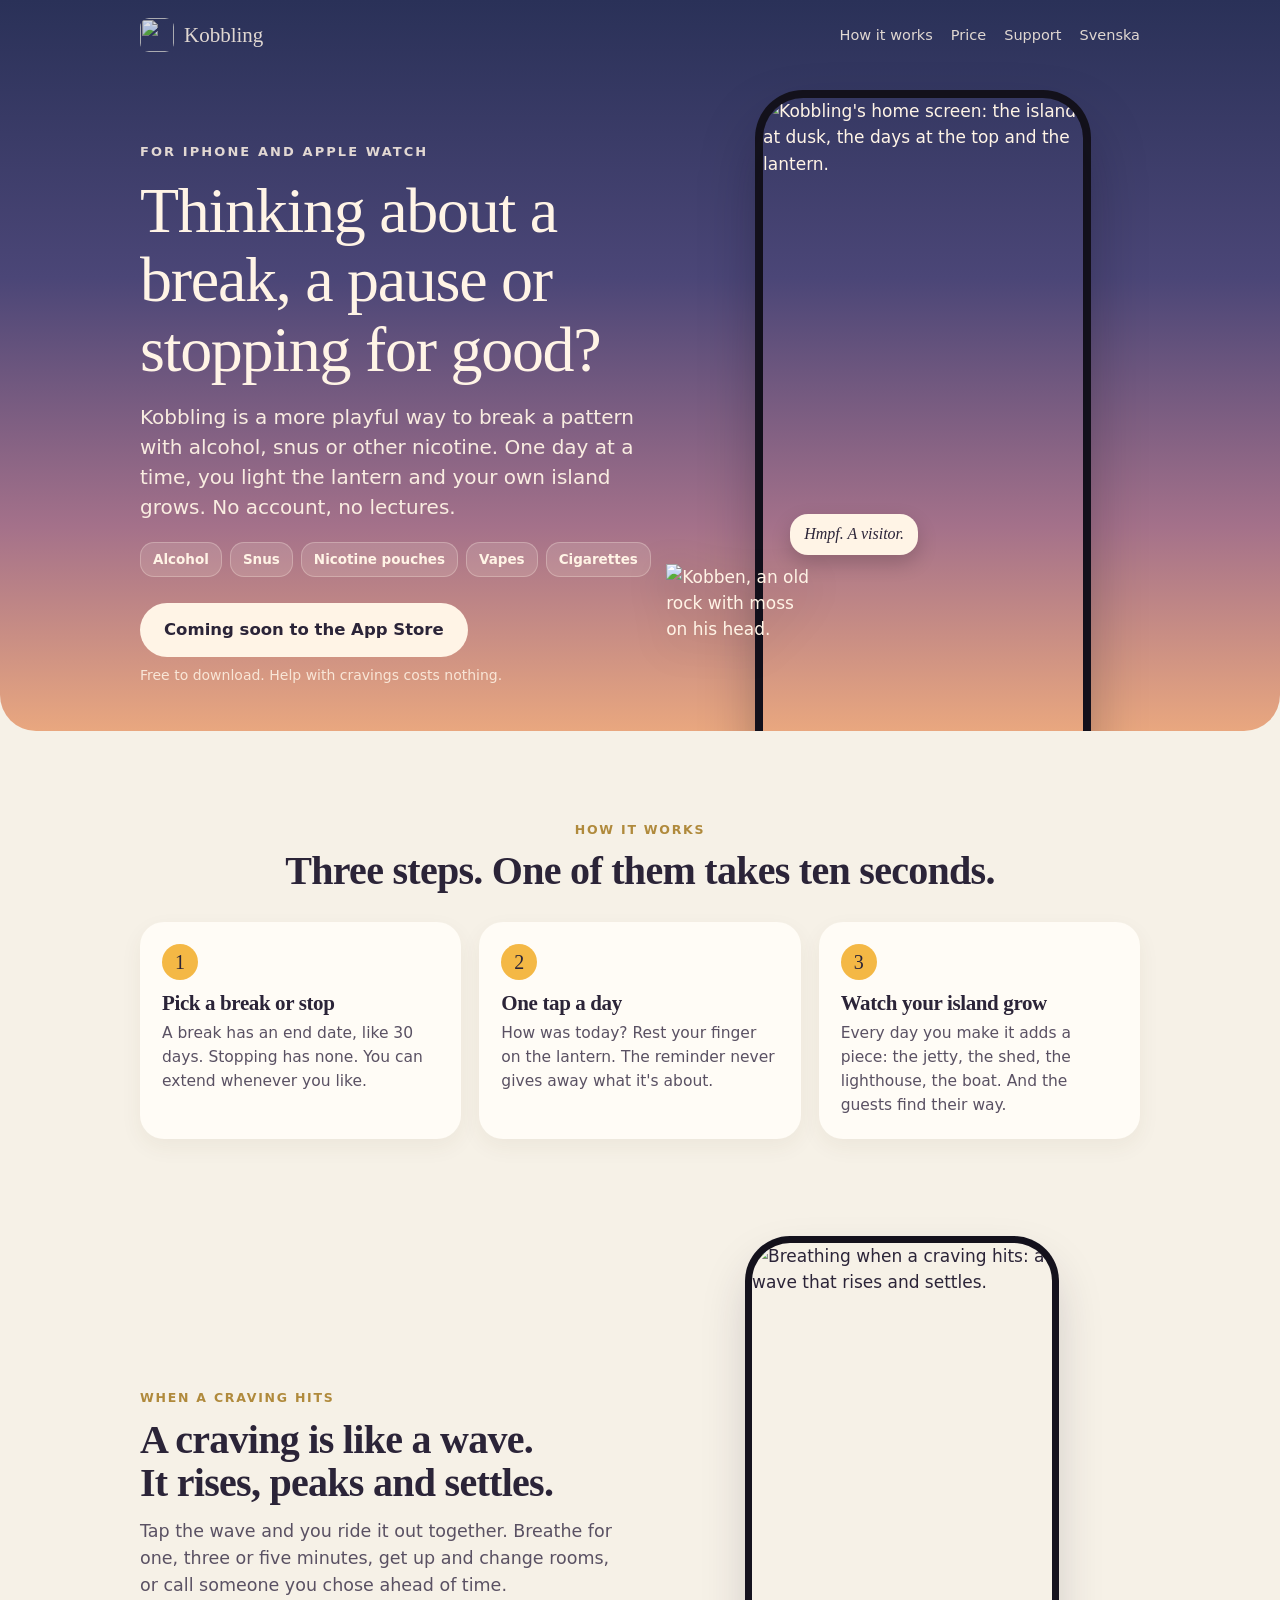
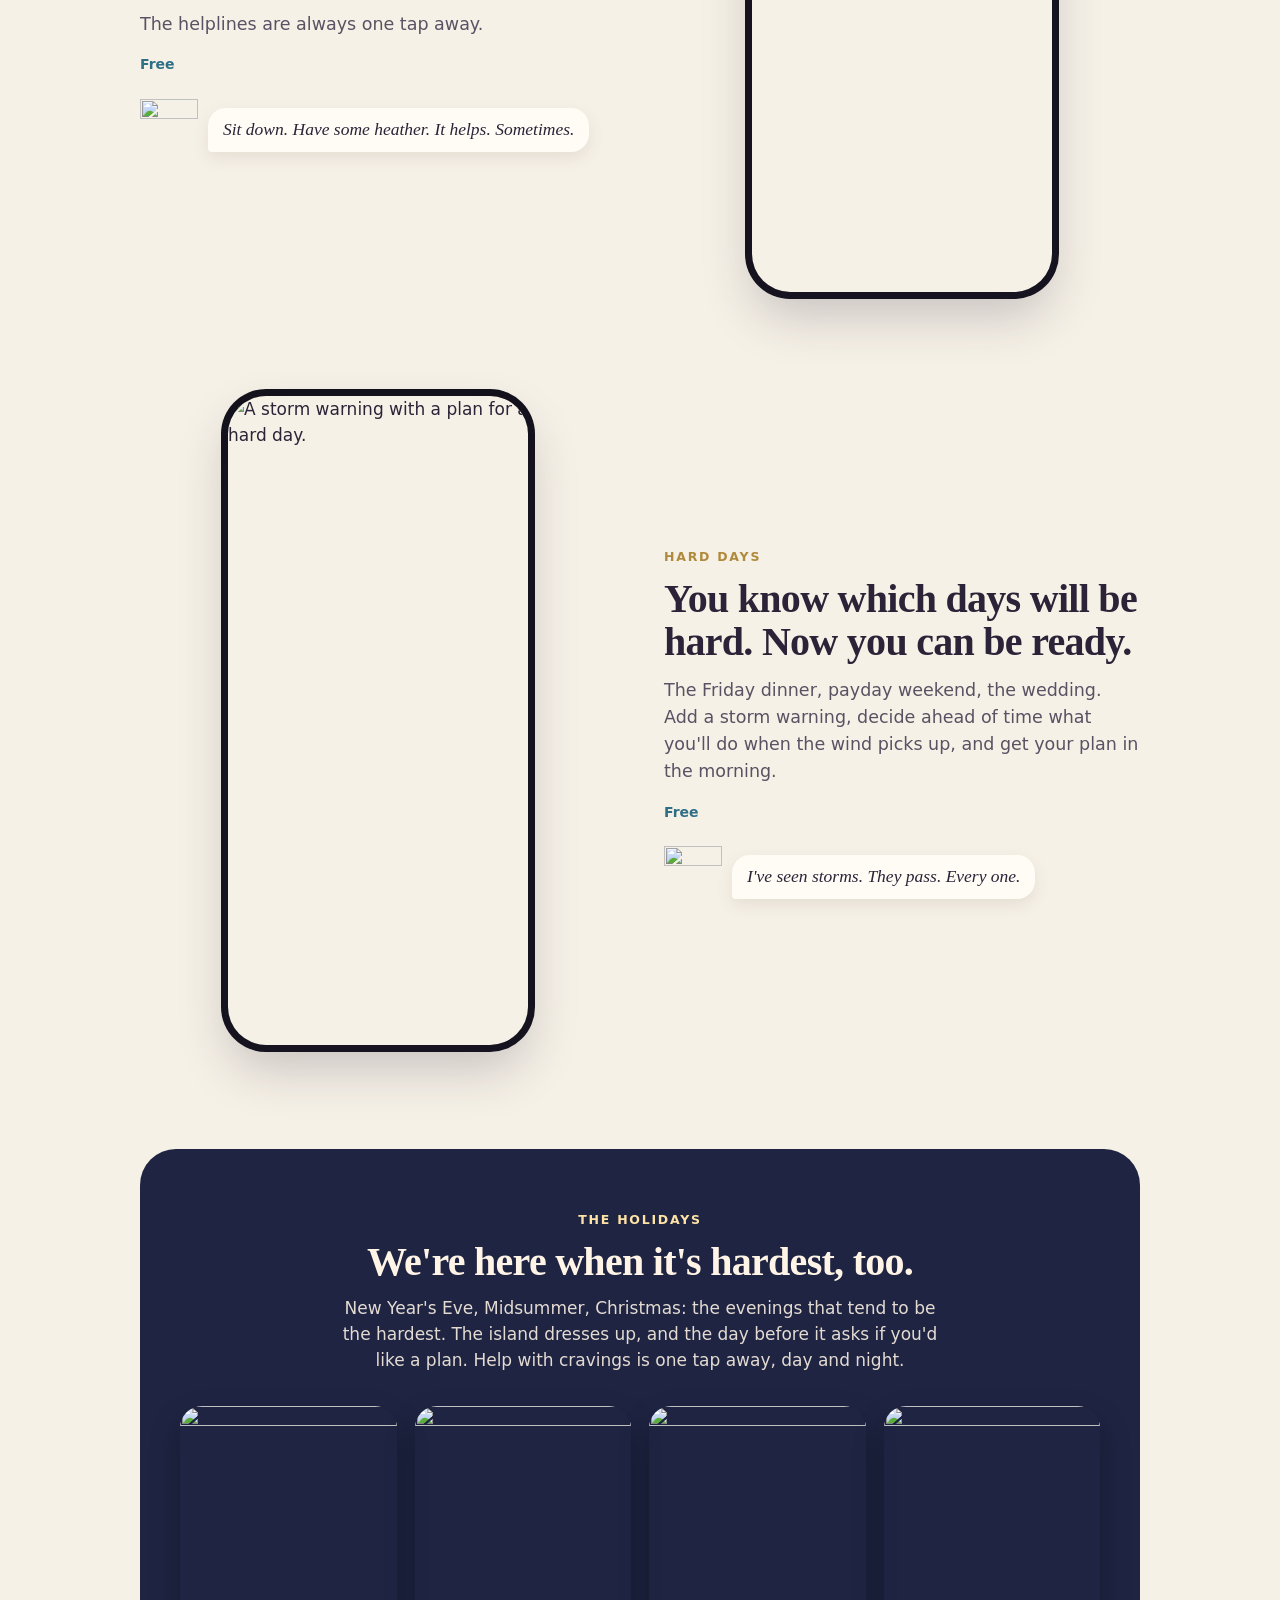
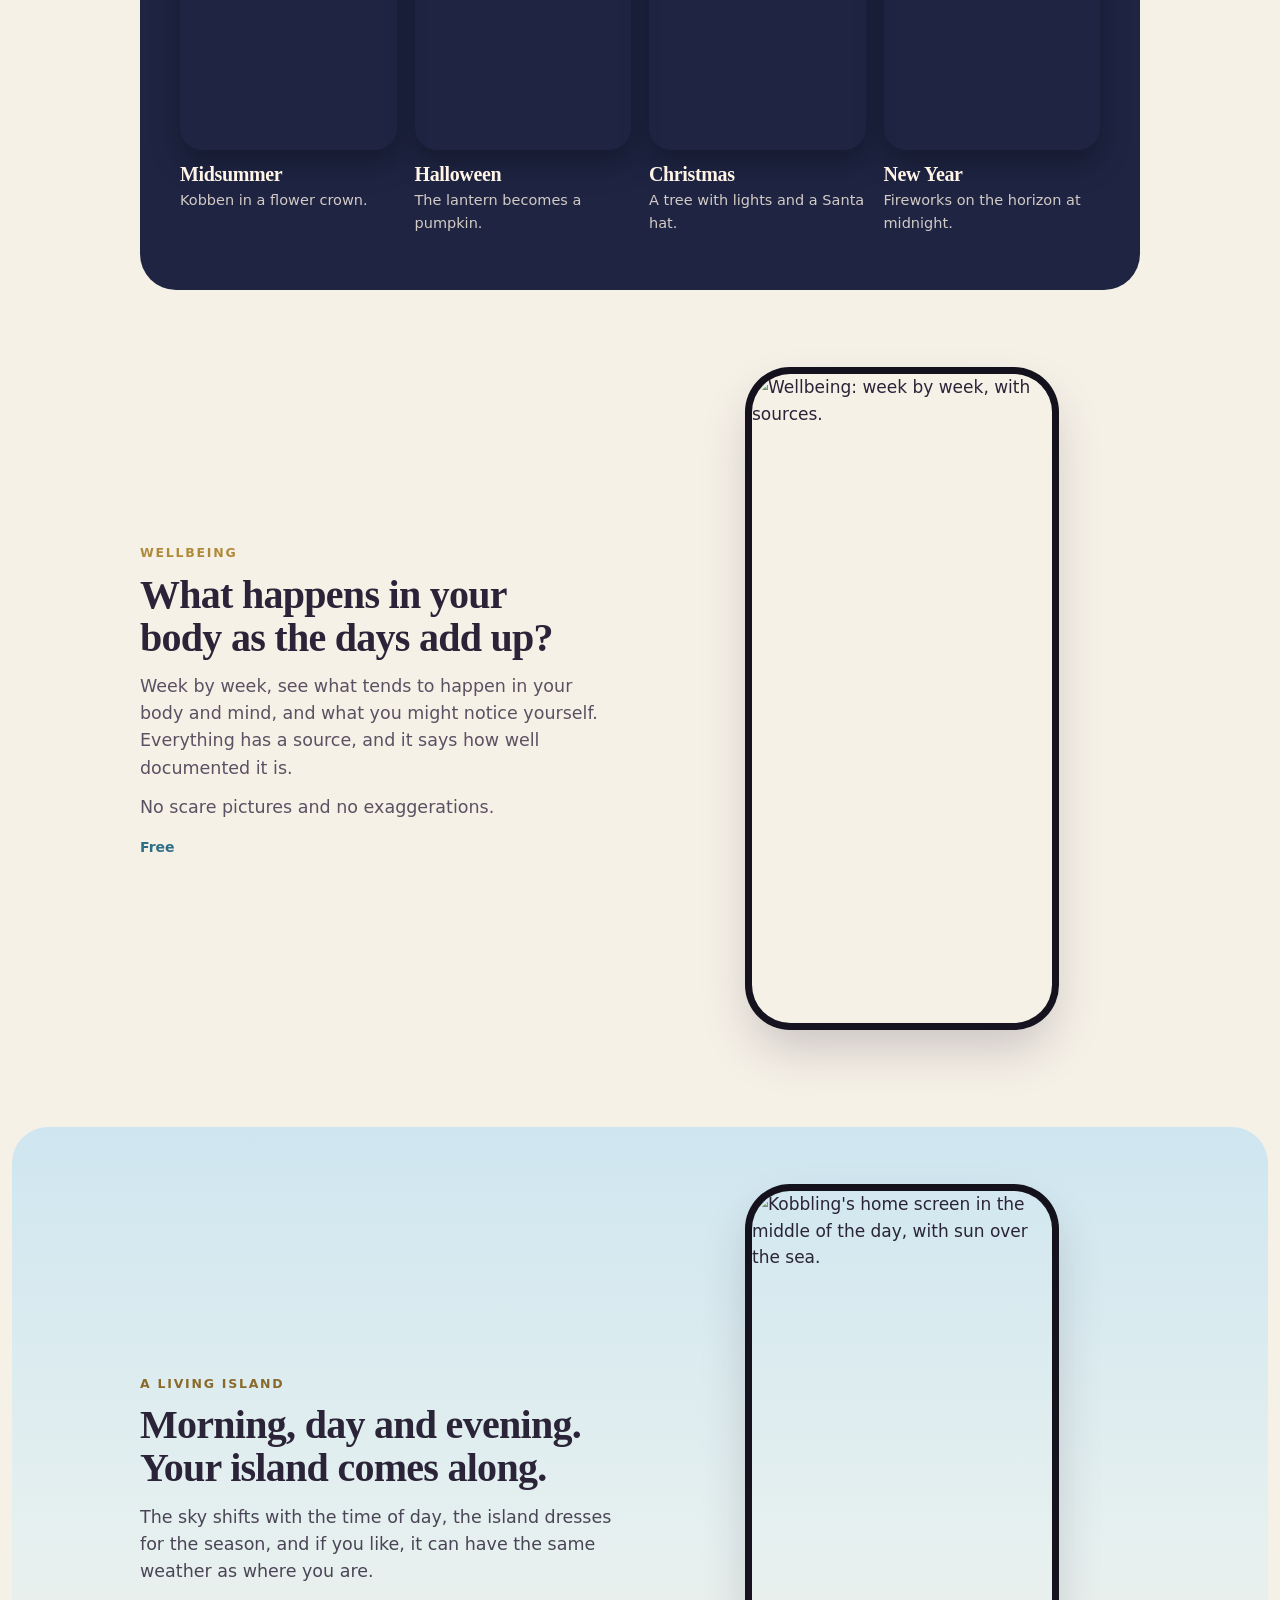
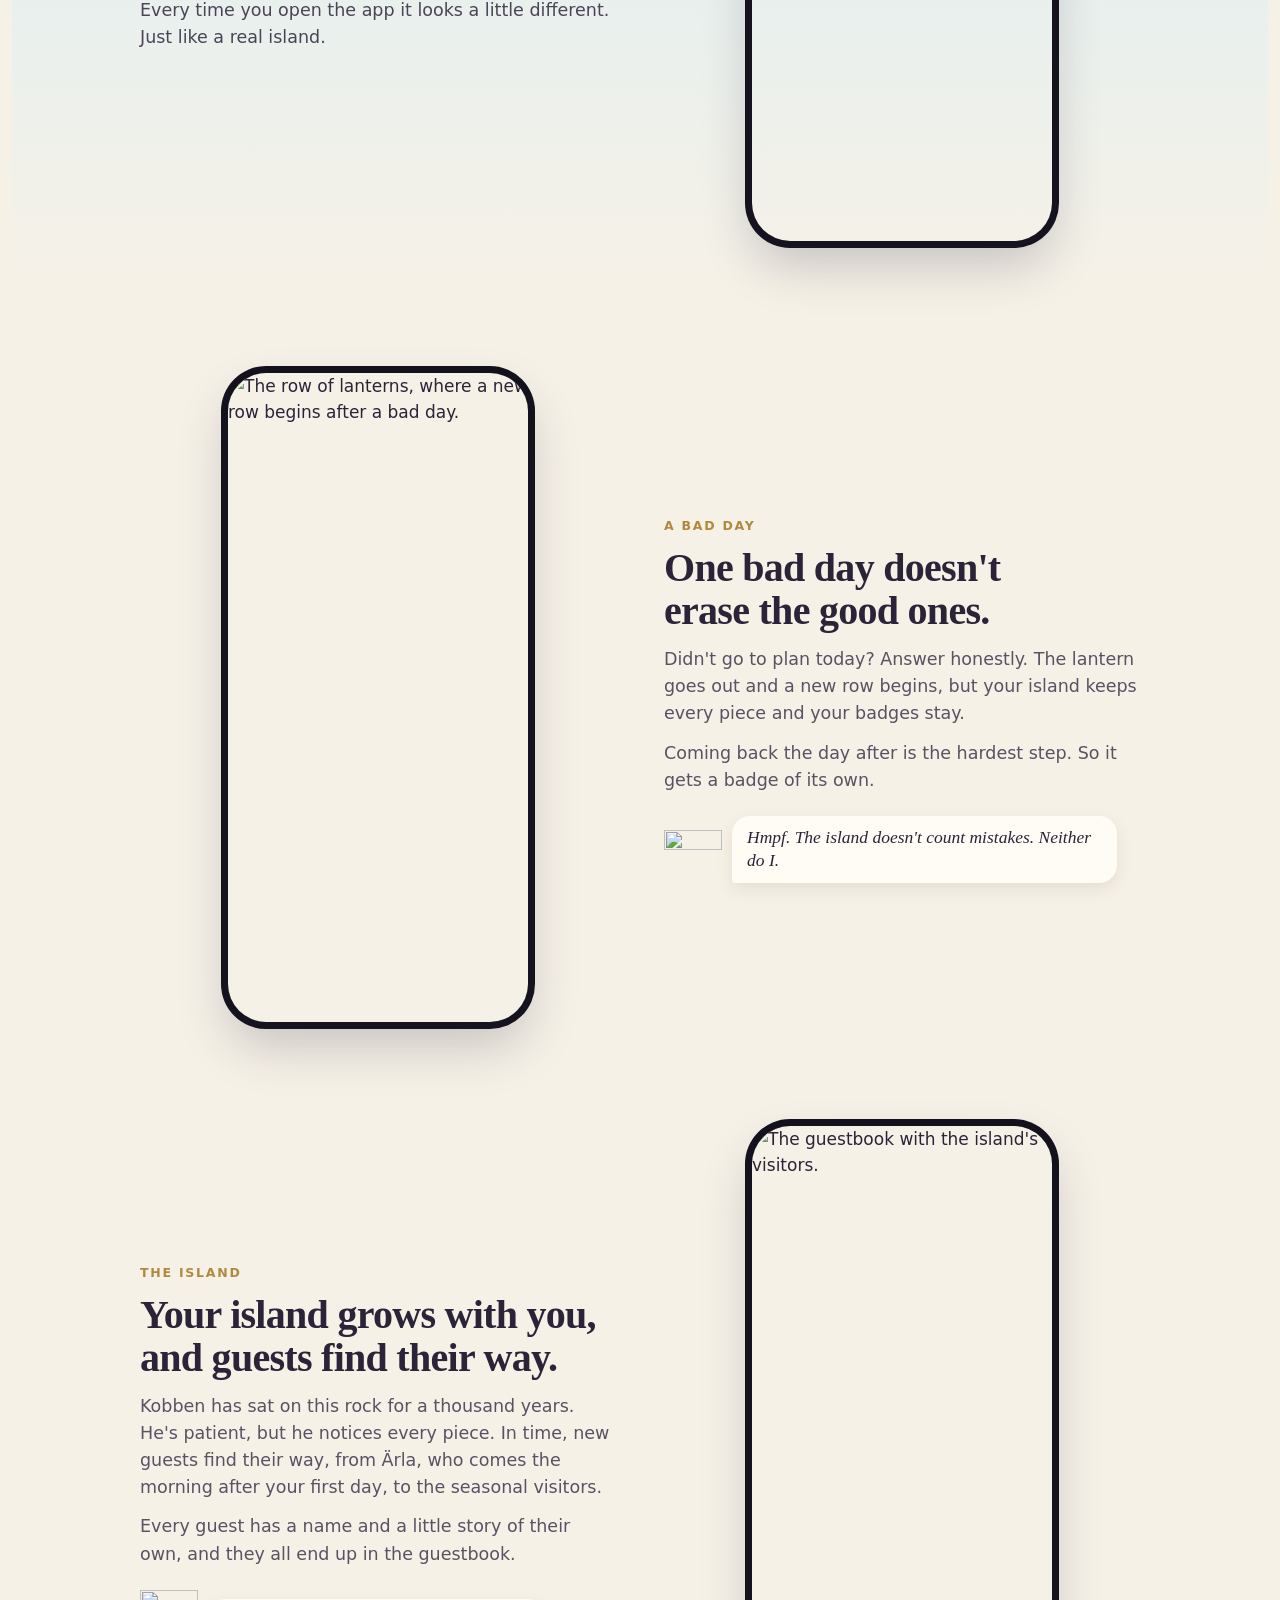
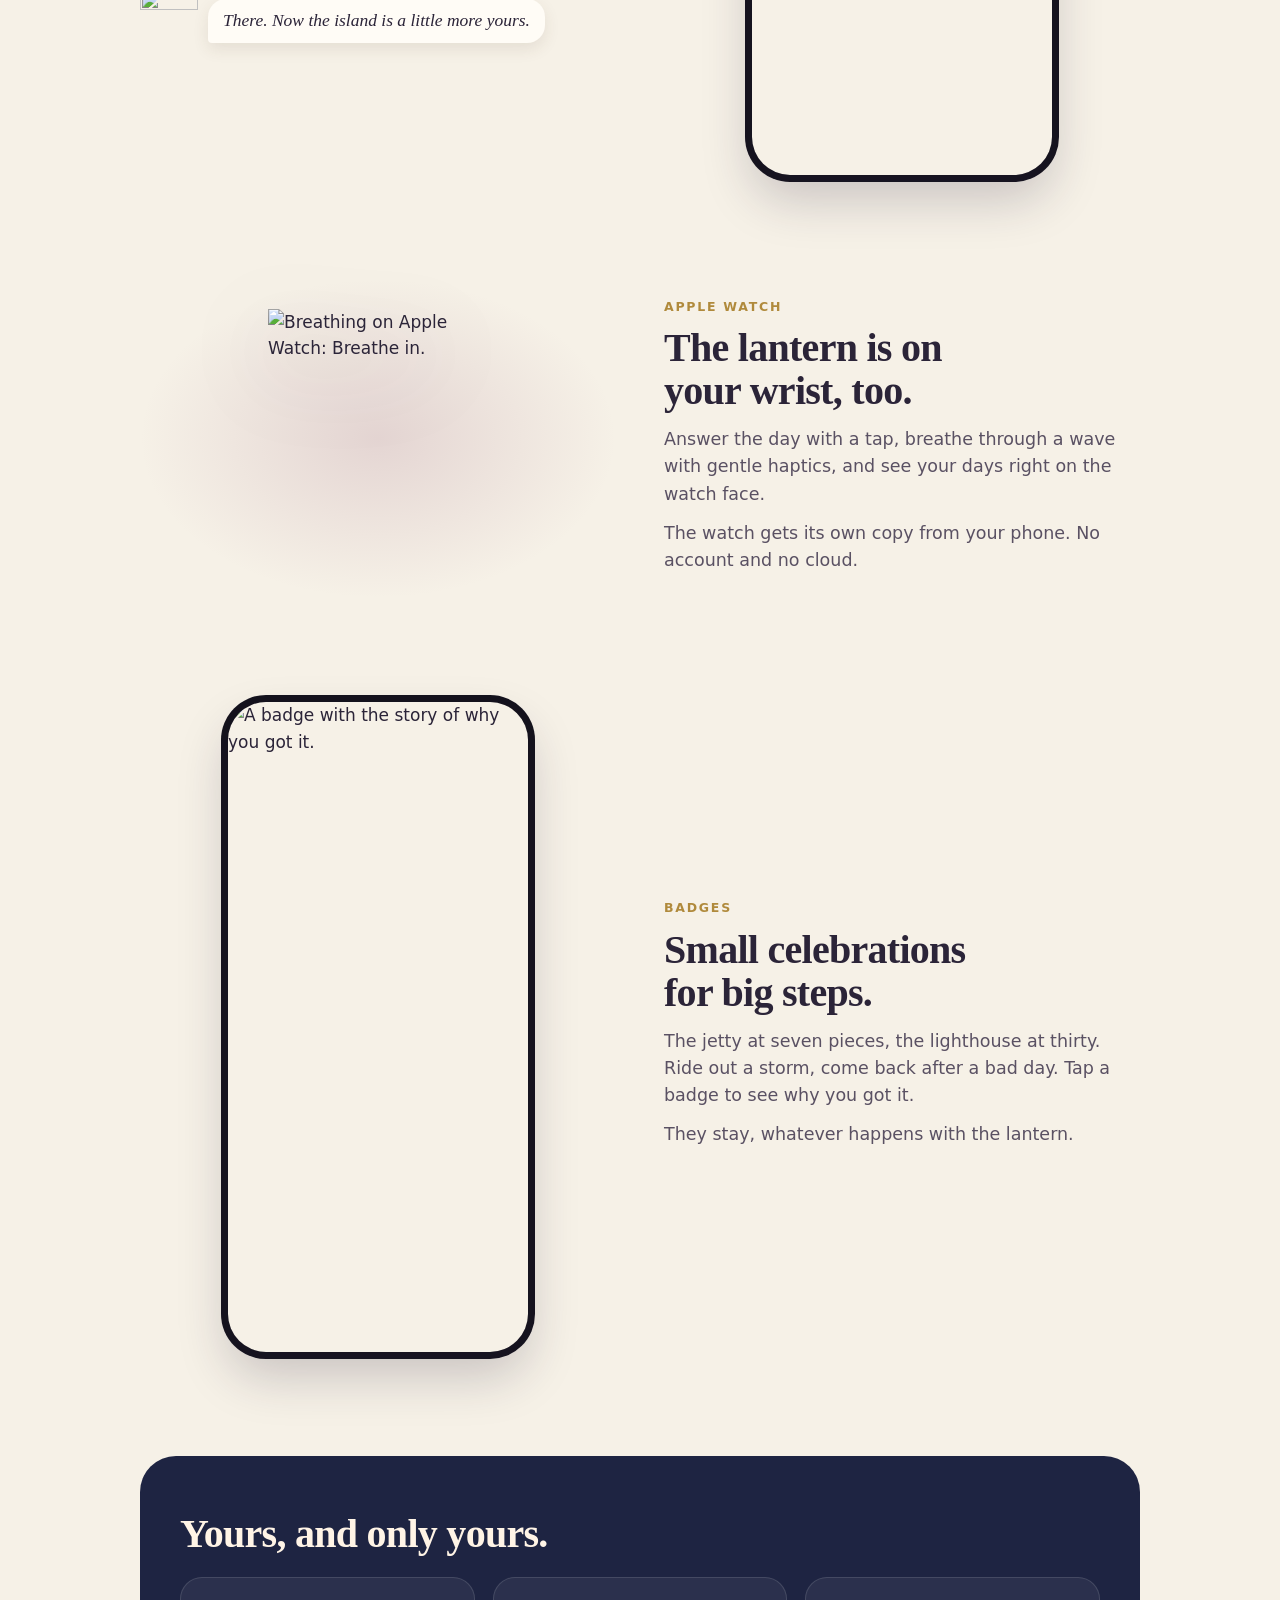
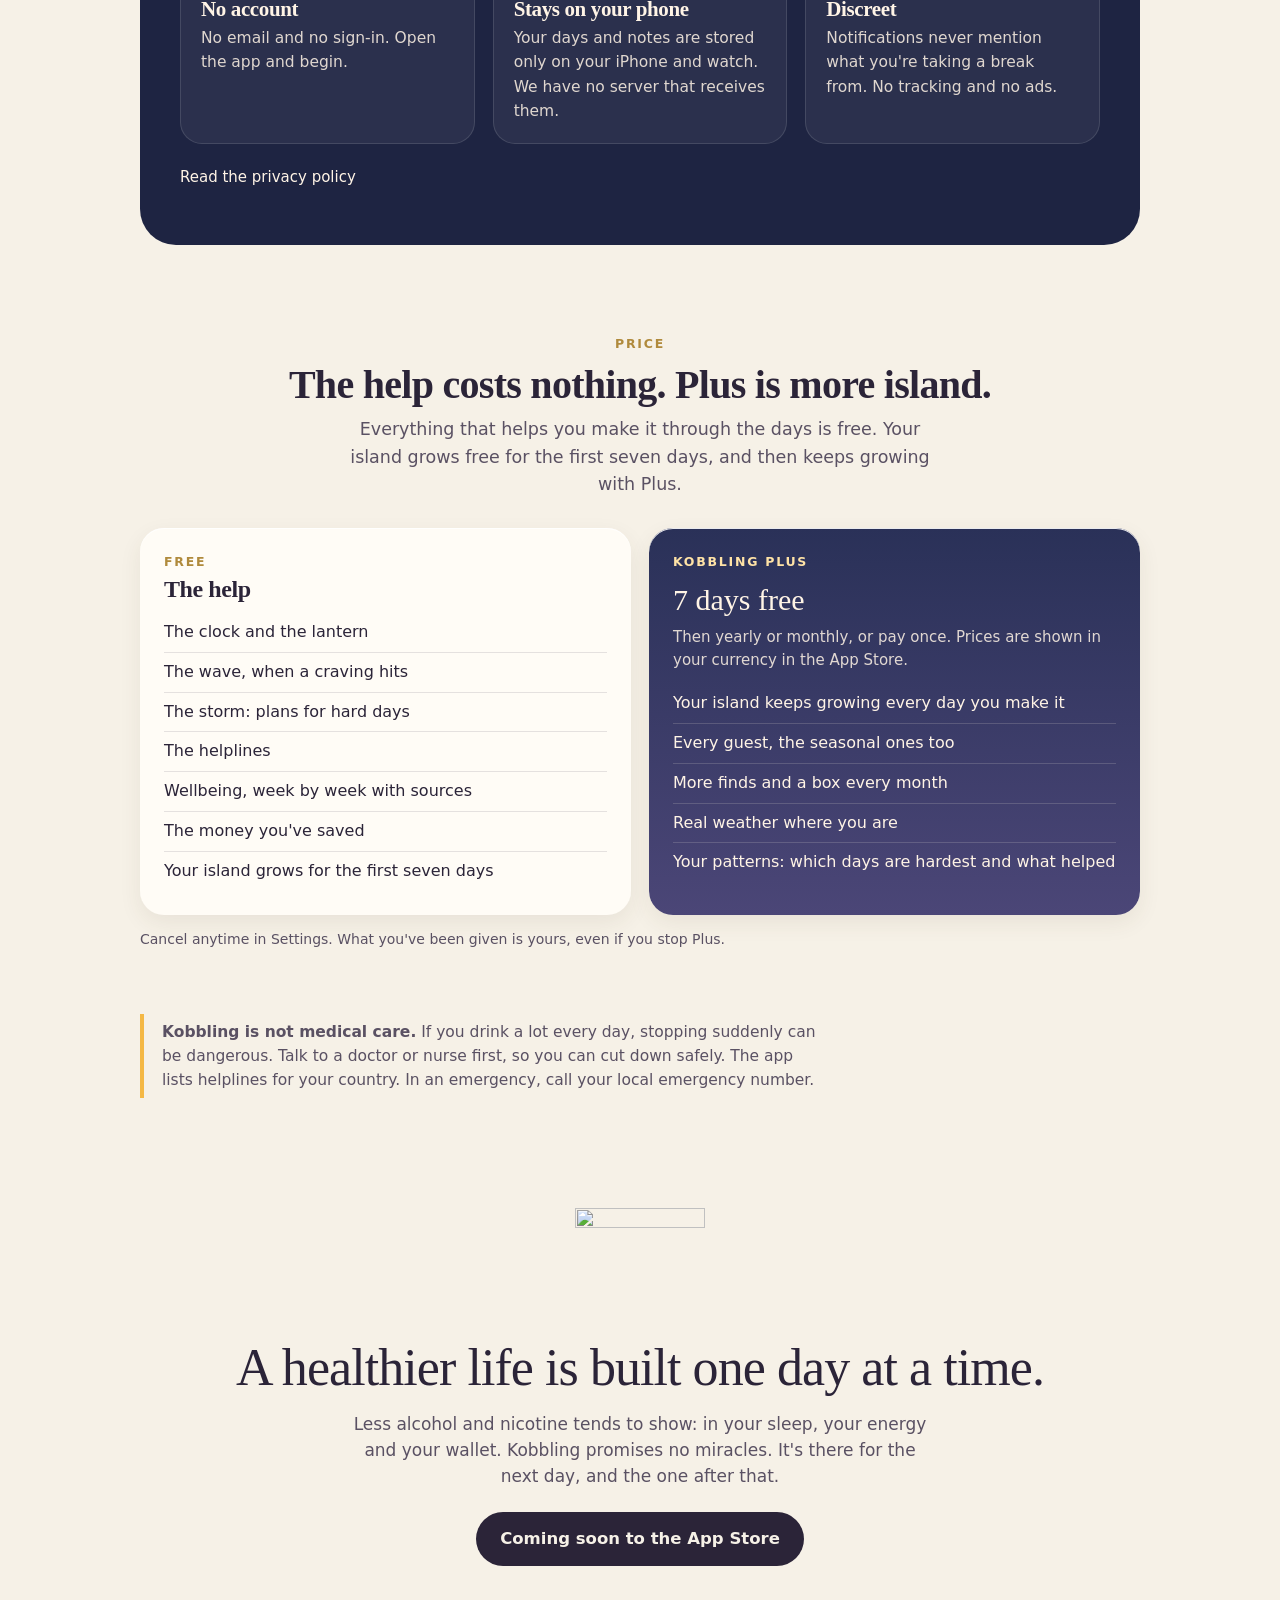
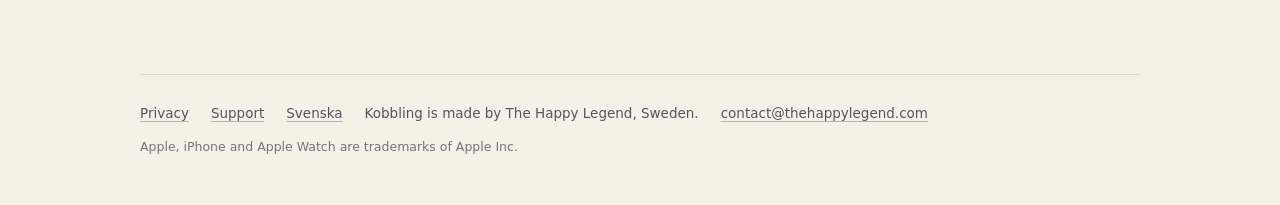
==== index.html @ c99b9380 "Kobbling.com: startsidan, stilen och ikonerna" ====
<!doctype html>
<html lang="en">
<head>
<meta charset="utf-8">
<meta name="viewport" content="width=device-width,initial-scale=1">
<title>Kobbling – take a break from or quit alcohol and nicotine</title>
<meta name="description" content="Thinking about a break, a pause or stopping for good? Kobbling helps you with alcohol, snus and other nicotine, one day at a time. No account, no lectures.">
<meta name="theme-color" content="#2A3158">
<link rel="canonical" href="https://kobbling.com/">
<link rel="alternate" hreflang="en" href="https://kobbling.com/">
<link rel="alternate" hreflang="sv" href="https://kobbling.com/sv/">
<link rel="alternate" hreflang="x-default" href="https://kobbling.com/">
<meta property="og:title" content="Kobbling – take a break from or quit alcohol and nicotine">
<meta property="og:description" content="Thinking about a break, a pause or stopping for good? Kobbling helps you with alcohol, snus and other nicotine, one day at a time. No account, no lectures.">
<meta property="og:type" content="website">
<meta property="og:url" content="https://kobbling.com/">
<meta property="og:image" content="https://kobbling.com/bilder/ikon.webp">
<link rel="icon" type="image/png" href="/favicon.png">
<link rel="apple-touch-icon" href="/apple-touch-icon.png">
<link rel="preload" href="/fonts/dmserif.woff2" as="font" type="font/woff2" crossorigin>
<link rel="stylesheet" href="/stil.css">
</head>
<body>
<header class="hero"><div class="wrap">
<nav class="nav"><a class="logo" href="/"><img src="/bilder/ikon.webp" alt="" width="34" height="34">Kobbling</a><a class="hide-s" href="#how">How it works</a><a class="hide-s" href="#price">Price</a><a href="/support/">Support</a><a href="/sv/" lang="sv">Svenska</a></nav>
<div class="hero-grid">
<div>
<p class="eyebrow">For iPhone and Apple Watch</p>
<h1>Thinking about a break, a pause or stopping for good?</h1>
<p class="lead">Kobbling is a more playful way to break a pattern with alcohol, snus or other nicotine. One day at a time, you light the lantern and your own island grows. No account, no lectures.</p>
<div class="chips"><span>Alcohol</span><span>Snus</span><span>Nicotine pouches</span><span>Vapes</span><span>Cigarettes</span></div>
<span class="cta">Coming soon to the App Store</span>
<p class="note">Free to download. Help with cravings costs nothing.</p>
</div>
<div class="kobben">
<img class="phone" src="/bilder/hem.en.webp" width="640" height="1385" alt="Kobbling&#x27;s home screen: the island at dusk, the days at the top and the lantern.">
<img class="fig" src="/bilder/kobben.webp" width="520" height="474" alt="Kobben, an old rock with moss on his head.">
<p class="bubble">Hmpf. A visitor.</p>
</div>
</div>
</div></header>
<main>
<section id="how" class="center"><div class="wrap">
<p class="tag">How it works</p>
<h2>Three steps. One of them takes ten seconds.</h2>
<div class="steps"><div><b>1</b><h3>Pick a break or stop</h3><p>A break has an end date, like 30 days. Stopping has none. You can extend whenever you like.</p></div><div><b>2</b><h3>One tap a day</h3><p>How was today? Rest your finger on the lantern. The reminder never gives away what it&#x27;s about.</p></div><div><b>3</b><h3>Watch your island grow</h3><p>Every day you make it adds a piece: the jetty, the shed, the lighthouse, the boat. And the guests find their way.</p></div></div>
</div></section>
<section><div class="wrap feature">
<div class="text">
<p class="tag">When a craving hits</p>
<h2>A craving is like a wave. It rises, peaks and settles.</h2>
<p>Tap the wave and you ride it out together. Breathe for one, three or five minutes, get up and change rooms, or call someone you chose ahead of time.</p><p>The helplines are always one tap away.</p><p class="free">Free</p><div class="say"><img src="/bilder/kobben.webp" width="520" height="474" alt=""><q>Sit down. Have some heather. It helps. Sometimes.</q></div>
</div>
<div><img class="shot" src="/bilder/andas.en.webp" width="640" height="1385" loading="lazy" alt="Breathing when a craving hits: a wave that rises and settles."></div>
</div></section>
<section><div class="wrap feature flip">
<div class="text">
<p class="tag">Hard days</p>
<h2>You know which days will be hard. Now you can be ready.</h2>
<p>The Friday dinner, payday weekend, the wedding. Add a storm warning, decide ahead of time what you&#x27;ll do when the wind picks up, and get your plan in the morning.</p><p class="free">Free</p><div class="say"><img src="/bilder/kobben.webp" width="520" height="474" alt=""><q>I&#x27;ve seen storms. They pass. Every one.</q></div>
</div>
<div><img class="shot" src="/bilder/storm.en.webp" width="640" height="1385" loading="lazy" alt="A storm warning with a plan for a hard day."></div>
</div></section>
<div class="wrap"><div class="band hol">
<p class="tag">The holidays</p>
<h2>We&#x27;re here when it&#x27;s hardest, too.</h2>
<p class="lead3">New Year&#x27;s Eve, Midsummer, Christmas: the evenings that tend to be the hardest. The island dresses up, and the day before it asks if you&#x27;d like a plan. Help with cravings is one tap away, day and night.</p>
<div class="hols"><figure><img src="/bilder/hogtid-midsommar.webp" width="600" height="953" loading="lazy" alt=""><figcaption><h3>Midsummer</h3><p>Kobben in a flower crown.</p></figcaption></figure><figure><img src="/bilder/hogtid-halloween.webp" width="600" height="953" loading="lazy" alt=""><figcaption><h3>Halloween</h3><p>The lantern becomes a pumpkin.</p></figcaption></figure><figure><img src="/bilder/hogtid-jul.webp" width="600" height="953" loading="lazy" alt=""><figcaption><h3>Christmas</h3><p>A tree with lights and a Santa hat.</p></figcaption></figure><figure><img src="/bilder/hogtid-nyar.webp" width="600" height="953" loading="lazy" alt=""><figcaption><h3>New Year</h3><p>Fireworks on the horizon at midnight.</p></figcaption></figure></div>
</div></div>
<section><div class="wrap feature">
<div class="text">
<p class="tag">Wellbeing</p>
<h2>What happens in your body as the days add up?</h2>
<p>Week by week, see what tends to happen in your body and mind, and what you might notice yourself. Everything has a source, and it says how well documented it is.</p><p>No scare pictures and no exaggerations.</p><p class="free">Free</p>
</div>
<div><img class="shot" src="/bilder/maende.en.webp" width="640" height="1385" loading="lazy" alt="Wellbeing: week by week, with sources."></div>
</div></section>
<section class="day"><div class="wrap feature">
<div class="text">
<p class="tag">A living island</p>
<h2>Morning, day and evening. Your island comes along.</h2>
<p>The sky shifts with the time of day, the island dresses for the season, and if you like, it can have the same weather as where you are.</p><p>Every time you open the app it looks a little different. Just like a real island.</p>
</div>
<div><img class="shot" src="/bilder/dag.en.webp" width="640" height="1385" loading="lazy" alt="Kobbling&#x27;s home screen in the middle of the day, with sun over the sea."></div>
</div></section>
<section><div class="wrap feature flip">
<div class="text">
<p class="tag">A bad day</p>
<h2>One bad day doesn&#x27;t erase the good ones.</h2>
<p>Didn&#x27;t go to plan today? Answer honestly. The lantern goes out and a new row begins, but your island keeps every piece and your badges stay.</p><p>Coming back the day after is the hardest step. So it gets a badge of its own.</p><div class="say"><img src="/bilder/kobben.webp" width="520" height="474" alt=""><q>Hmpf. The island doesn&#x27;t count mistakes. Neither do I.</q></div>
</div>
<div><img class="shot" src="/bilder/raden.en.webp" width="640" height="1385" loading="lazy" alt="The row of lanterns, where a new row begins after a bad day."></div>
</div></section>
<section><div class="wrap feature">
<div class="text">
<p class="tag">The island</p>
<h2>Your island grows with you, and guests find their way.</h2>
<p>Kobben has sat on this rock for a thousand years. He&#x27;s patient, but he notices every piece. In time, new guests find their way, from Ärla, who comes the morning after your first day, to the seasonal visitors.</p><p>Every guest has a name and a little story of their own, and they all end up in the guestbook.</p><div class="say"><img src="/bilder/kobben.webp" width="520" height="474" alt=""><q>There. Now the island is a little more yours.</q></div>
</div>
<div><img class="shot" src="/bilder/gaster.en.webp" width="640" height="1385" loading="lazy" alt="The guestbook with the island&#x27;s visitors."></div>
</div></section>
<section><div class="wrap feature flip">
<div class="text">
<p class="tag">Apple Watch</p>
<h2>The lantern is on your wrist, too.</h2>
<p>Answer the day with a tap, breathe through a wave with gentle haptics, and see your days right on the watch face.</p><p>The watch gets its own copy from your phone. No account and no cloud.</p>
</div>
<div class="watch"><img src="/bilder/klocka.en.webp" width="380" height="448" loading="lazy" alt="Breathing on Apple Watch: Breathe in."></div>
</div></section>
<section><div class="wrap feature flip">
<div class="text">
<p class="tag">Badges</p>
<h2>Small celebrations for big steps.</h2>
<p>The jetty at seven pieces, the lighthouse at thirty. Ride out a storm, come back after a bad day. Tap a badge to see why you got it.</p><p>They stay, whatever happens with the lantern.</p>
</div>
<div><img class="shot" src="/bilder/market.en.webp" width="640" height="1385" loading="lazy" alt="A badge with the story of why you got it."></div>
</div></section>
<div class="wrap"><div class="band">
<h2>Yours, and only yours.</h2>
<div class="grid3"><div><h3>No account</h3><p>No email and no sign-in. Open the app and begin.</p></div><div><h3>Stays on your phone</h3><p>Your days and notes are stored only on your iPhone and watch. We have no server that receives them.</p></div><div><h3>Discreet</h3><p>Notifications never mention what you&#x27;re taking a break from. No tracking and no ads.</p></div></div>
<a class="more" href="/privacy/">Read the privacy policy</a>
</div></div>
<section id="price"><div class="wrap">
<div class="center">
<p class="tag">Price</p>
<h2>The help costs nothing. Plus is more island.</h2>
<p class="lead2">Everything that helps you make it through the days is free. Your island grows free for the first seven days, and then keeps growing with Plus.</p>
</div>
<div class="price" style="margin-top:30px">
<div class="card"><p class="label">Free</p><h3>The help</h3><ul><li>The clock and the lantern</li><li>The wave, when a craving hits</li><li>The storm: plans for hard days</li><li>The helplines</li><li>Wellbeing, week by week with sources</li><li>The money you&#x27;ve saved</li><li>Your island grows for the first seven days</li></ul></div>
<div class="card plus"><p class="label">Kobbling Plus</p><p class="p">7 days free</p><p class="sub2">Then yearly or monthly, or pay once. Prices are shown in your currency in the App Store.</p><ul><li>Your island keeps growing every day you make it</li><li>Every guest, the seasonal ones too</li><li>More finds and a box every month</li><li>Real weather where you are</li><li>Your patterns: which days are hardest and what helped</li></ul></div>
</div>
<p class="fine">Cancel anytime in Settings. What you&#x27;ve been given is yours, even if you stop Plus.</p>
<p class="safe"><strong>Kobbling is not medical care.</strong> If you drink a lot every day, stopping suddenly can be dangerous. Talk to a doctor or nurse first, so you can cut down safely. The app lists helplines for your country. In an emergency, call your local emergency number.</p>
</div></section>
<section class="closing"><div class="wrap">
<img src="/bilder/kobben.webp" width="130" height="118" alt="" style="width:130px;height:auto;margin:0 auto 14px;display:block">
<h2>A healthier life is built one day at a time.</h2>
<p>Less alcohol and nicotine tends to show: in your sleep, your energy and your wallet. Kobbling promises no miracles. It&#x27;s there for the next day, and the one after that.</p>
<span class="cta dark">Coming soon to the App Store</span>
</div></section>
</main>
<div class="wrap"><footer><a href="/privacy/">Privacy</a><a href="/support/">Support</a><a href="/sv/">Svenska</a><span>Kobbling is made by The Happy Legend, Sweden.</span><a href="mailto:contact@thehappylegend.com">contact@thehappylegend.com</a><span class="small">Apple, iPhone and Apple Watch are trademarks of Apple Inc.</span></footer></div>
</body>
</html>
---- stil.css ----
/* Kobbling.com — egna typsnitt (OFL), inga externa anrop. */
@font-face{font-family:"Literata Display";src:url(/fonts/literata-display.woff2) format("woff2");font-weight:560;font-style:normal;font-display:swap}
@font-face{font-family:"Literata Display";src:url(/fonts/literata-display-italic.woff2) format("woff2");font-weight:560;font-style:italic;font-display:swap}
@font-face{font-family:"DM Serif Display";src:url(/fonts/dmserif.woff2) format("woff2");font-weight:400;font-style:normal;font-display:swap}
@font-face{font-family:"DM Serif Display";src:url(/fonts/dmserif-italic.woff2) format("woff2");font-weight:400;font-style:italic;font-display:swap}
:root{--paper:#F6F1E7;--card:#FFFCF6;--ink:#2B2438;--ink2:#5A5163;--amber:#F4B845;--amber2:#FFE3A6;--brass:#B08A3C;--sea:#2F6F86;--night:#1E2442;--cream:#FFF4E6;--line:rgba(43,36,56,.12)}
*{box-sizing:border-box;margin:0;padding:0}
html{background:var(--paper);-webkit-text-size-adjust:100%}
body{font-family:-apple-system,BlinkMacSystemFont,"SF Pro Text",system-ui,"Segoe UI",Roboto,sans-serif;color:var(--ink);line-height:1.55;font-size:17px}
img{max-width:100%;height:auto}
a{color:inherit;text-decoration:underline;text-decoration-color:rgba(43,36,56,.3);text-underline-offset:3px}
h1,h2,h3{font-family:"Literata Display",Georgia,serif;font-weight:560;letter-spacing:-.018em;line-height:1.08;text-wrap:balance}
.wrap{max-width:1040px;margin:0 auto;padding:0 20px}
.nav{display:flex;align-items:center;gap:18px;padding:18px 0;font-size:14.5px}
.nav .logo{display:flex;align-items:center;gap:10px;text-decoration:none;font-family:"Literata Display",Georgia,serif;font-size:21px;margin-right:auto}
.nav .logo img{width:34px;height:34px;border-radius:9px}
.nav a{text-decoration:none;opacity:.85}
/* Hjälten: skymning över havet */
.hero{background:linear-gradient(180deg,#2A3158 0%,#4B4677 38%,#A4718A 72%,#E9A77F 100%);color:var(--cream);border-radius:0 0 36px 36px;overflow:hidden}
.hero .nav a{color:var(--cream)}
.hero-grid{display:grid;grid-template-columns:1.1fr .9fr;gap:36px;align-items:center;padding:28px 0 0}
.eyebrow{font-size:13px;letter-spacing:.16em;text-transform:uppercase;opacity:.85;font-weight:600}
.hero h1{font-family:"DM Serif Display",Georgia,serif;font-weight:400;font-size:clamp(38px,6vw,64px);letter-spacing:-.02em;margin:14px 0 18px}
.hero .lead{font-size:clamp(17px,2.1vw,20px);line-height:1.5;opacity:.95;max-width:30em}
.cta{display:inline-flex;align-items:center;gap:10px;margin:26px 0 8px;height:54px;padding:0 24px;border-radius:27px;background:var(--cream);color:#2B2438;font-weight:650;text-decoration:none;font-size:16.5px}
.cta small{font-weight:500;opacity:.7}
.note{font-size:14px;opacity:.85}
.phone{width:100%;max-width:320px;border-radius:40px;box-shadow:0 30px 60px rgba(15,12,30,.35),0 0 0 8px #14121c;display:block;margin:0 auto}
.hero .phone{margin-bottom:-60px}
.kobben{position:relative}
.kobben img.fig{position:absolute;width:150px;left:-40px;bottom:30px;filter:drop-shadow(0 10px 18px rgba(0,0,0,.25))}
.bubble{position:absolute;left:84px;bottom:176px;background:var(--cream);color:#2B2438;font-family:"Literata Display",Georgia,serif;font-style:italic;font-size:16px;line-height:1.3;padding:10px 14px;border-radius:18px;max-width:210px;box-shadow:0 8px 20px rgba(0,0,0,.18)}
/* Avsnitt */
section{padding:84px 0 20px}
.feature{display:grid;grid-template-columns:1fr 1fr;gap:48px;align-items:center}
.feature.flip .text{order:2}
.feature h2{font-size:clamp(28px,3.6vw,40px);margin:8px 0 14px}
.feature p{font-size:17.5px;color:var(--ink2);max-width:30em;margin:0 0 12px}
.tag{display:inline-block;font-size:12.5px;letter-spacing:.14em;text-transform:uppercase;font-weight:650;color:var(--brass)}
.free{display:inline-block;margin-top:6px;font-size:14px;font-weight:600;color:var(--sea)}
.band{background:var(--night);color:var(--cream);border-radius:36px;padding:56px 40px;margin-top:84px}
.band h2{font-size:clamp(28px,3.6vw,40px);margin:0 0 22px}
.grid3{display:grid;grid-template-columns:repeat(3,1fr);gap:18px}
.grid3 div{background:rgba(255,255,255,.06);border:1px solid rgba(255,255,255,.12);border-radius:22px;padding:20px}
.grid3 h3{font-size:21px;margin:0 0 6px}
.grid3 p{font-size:15.5px;opacity:.85}
.price{display:grid;grid-template-columns:1fr 1fr;gap:18px;margin-top:8px}
.card{background:var(--card);border-radius:24px;padding:24px;box-shadow:0 1px 0 rgba(255,255,255,.9) inset,0 8px 22px rgba(80,60,40,.08)}
.card h3{font-size:24px;margin:0 0 10px}
.card ul{list-style:none}
.card li{padding:7px 0;border-top:1px solid var(--line);font-size:16px}
.card li:first-child{border-top:0}
.card .p{font-family:"DM Serif Display",Georgia,serif;font-size:30px}
.safe{margin-top:64px;border-left:4px solid var(--amber);padding:6px 0 6px 18px;color:var(--ink2);font-size:15.5px;max-width:44em}
.closing{text-align:center;padding:90px 0 20px}
.closing h2{font-family:"DM Serif Display",Georgia,serif;font-weight:400;font-size:clamp(32px,4.6vw,52px);max-width:16em;margin:0 auto 14px}
.closing p{color:var(--ink2);max-width:34em;margin:0 auto}
footer{border-top:1px solid var(--line);margin-top:80px;padding:28px 0 48px;font-size:13.5px;color:var(--ink2);display:flex;flex-wrap:wrap;gap:14px 22px}
/* Textsidor */
.doc{max-width:720px;margin:0 auto;padding:0 20px}
.doc h1{font-size:40px;margin:40px 0 8px}
.doc h2{font-size:24px;margin:34px 0 10px}
.doc p,.doc li{max-width:36em}
.doc p{margin:0 0 14px}
.doc ul{padding-left:22px;margin:0 0 14px}
.doc li{margin:0 0 6px}
.doc .sub{color:var(--ink2);font-size:16px;margin-bottom:24px}
.doc .card{margin:0 0 16px}
.doc .card p:last-child{margin:0}
@media (max-width:820px){
 .hero-grid,.feature,.price{grid-template-columns:1fr}
 .feature.flip .text{order:0}
 .grid3{grid-template-columns:1fr}
 .hero .phone{max-width:270px}
 .kobben img.fig{width:110px;left:-6px;bottom:10px}
 .bubble{left:60px;bottom:120px;font-size:14.5px;max-width:170px}
 section{padding:64px 0 10px}
 .band{padding:40px 22px;border-radius:28px}
}
@media (prefers-color-scheme:dark){
 :root{--paper:#16131E;--card:#221D2C;--ink:#F1ECE3;--ink2:#BDB5C8;--line:rgba(241,236,227,.12);--sea:#8CC7D8}
 a{text-decoration-color:rgba(241,236,227,.35)}
 .card{box-shadow:none}
}
/* Startsidan: steg, Kobbens repliker, etiketter och priskort */
.chips{display:flex;flex-wrap:wrap;gap:8px;margin-top:20px}
.chips span{font-size:13.5px;font-weight:600;padding:6px 12px;border-radius:14px;background:rgba(255,244,230,.14);border:1px solid rgba(255,244,230,.28)}
.hero .cta{cursor:default}
.center{text-align:center}
.center h2{font-size:clamp(28px,3.6vw,40px);margin:8px auto 10px;max-width:18em}
.center .lead2{color:var(--ink2);max-width:34em;margin:0 auto;font-size:17.5px}
.steps{display:grid;grid-template-columns:repeat(3,1fr);gap:18px;margin-top:30px;text-align:left}
.steps div{background:var(--card);border-radius:24px;padding:22px;box-shadow:0 8px 22px rgba(80,60,40,.06)}
.steps b{display:inline-grid;place-items:center;width:36px;height:36px;border-radius:50%;background:var(--amber);color:#2B2438;font-family:"DM Serif Display",Georgia,serif;font-size:20px;font-weight:400;margin-bottom:12px}
.steps h3{font-size:21px;margin:0 0 6px}
.steps p{font-size:15.5px;color:var(--ink2)}
.shot{width:100%;max-width:300px;border-radius:38px;box-shadow:0 24px 50px rgba(40,30,60,.22),0 0 0 7px #14121c;display:block;margin:0 auto}
.say{display:flex;align-items:flex-end;gap:10px;margin-top:22px}
.say img{width:58px;height:auto;flex:none}
.say q{font-family:"Literata Display",Georgia,serif;font-style:italic;font-size:17.5px;line-height:1.35;background:var(--card);padding:10px 15px;border-radius:18px 18px 18px 4px;box-shadow:0 6px 16px rgba(80,60,40,.10);quotes:none;max-width:22em}
.band .more{display:inline-block;margin-top:22px;color:var(--cream);font-size:15px}
.card.plus{background:linear-gradient(180deg,#2A3158 0%,#4B4677 100%);color:var(--cream)}
.card.plus li{border-color:rgba(255,244,230,.16)}
.card .sub2{font-size:15px;opacity:.85;margin:2px 0 12px}
.card .label{font-size:12.5px;letter-spacing:.14em;text-transform:uppercase;font-weight:650;color:var(--brass);margin-bottom:6px}
.card.plus .label{color:var(--amber2)}
.fine{font-size:14px;color:var(--ink2);margin-top:14px;max-width:44em}
.cta.dark{background:var(--ink);color:var(--paper);margin-top:22px}
.small{font-size:12.5px;opacity:.8;flex-basis:100%}
@media (max-width:820px){
 .steps{grid-template-columns:1fr}
 .shot{max-width:260px}
}
.feature p.tag{font-size:12.5px;color:var(--brass);margin:0}
.feature p.free{font-size:14px;color:var(--sea);margin:4px 0 0}
.nav a{white-space:nowrap}
@media (max-width:620px){
 .nav{gap:14px;font-size:14px}
 .nav .hide-s{display:none}
 .nav .logo{font-size:19px}
}
/* Dagen och högtiderna */
.day{background:linear-gradient(180deg,#CFE6F0 0%,#E6F0EF 55%,#F6F1E7 100%);color:#2B2438;border-radius:36px;margin:84px 12px 0;padding:64px 0 48px}
.day .feature p{color:#4A4556}
.day .feature p.tag{color:#8A6A2A}
.band.hol{text-align:center}
.band.hol .tag{color:var(--amber2)}
.band.hol h2{max-width:18em;margin:8px auto 12px}
.lead3{opacity:.88;max-width:36em;margin:0 auto;font-size:17px}
.hols{display:grid;grid-template-columns:repeat(4,1fr);gap:18px;margin-top:32px;text-align:left}
.hols figure{margin:0}
.hols img{display:block;width:100%;border-radius:22px;box-shadow:0 14px 30px rgba(0,0,0,.28)}
.hols h3{font-size:20px;margin:14px 0 4px}
.hols p{font-size:14.5px;opacity:.8}
@media (max-width:820px){
 .hols{grid-template-columns:1fr 1fr;gap:14px}
 .day{margin:64px 8px 0;padding:44px 0 30px;border-radius:28px}
}
.watch{display:grid;place-items:center;padding:30px 0;background:radial-gradient(closest-side,rgba(164,113,138,.22),rgba(164,113,138,0));}
.watch img{width:220px;filter:drop-shadow(0 24px 40px rgba(40,30,60,.28))}
@media (max-width:820px){.watch img{width:180px}}
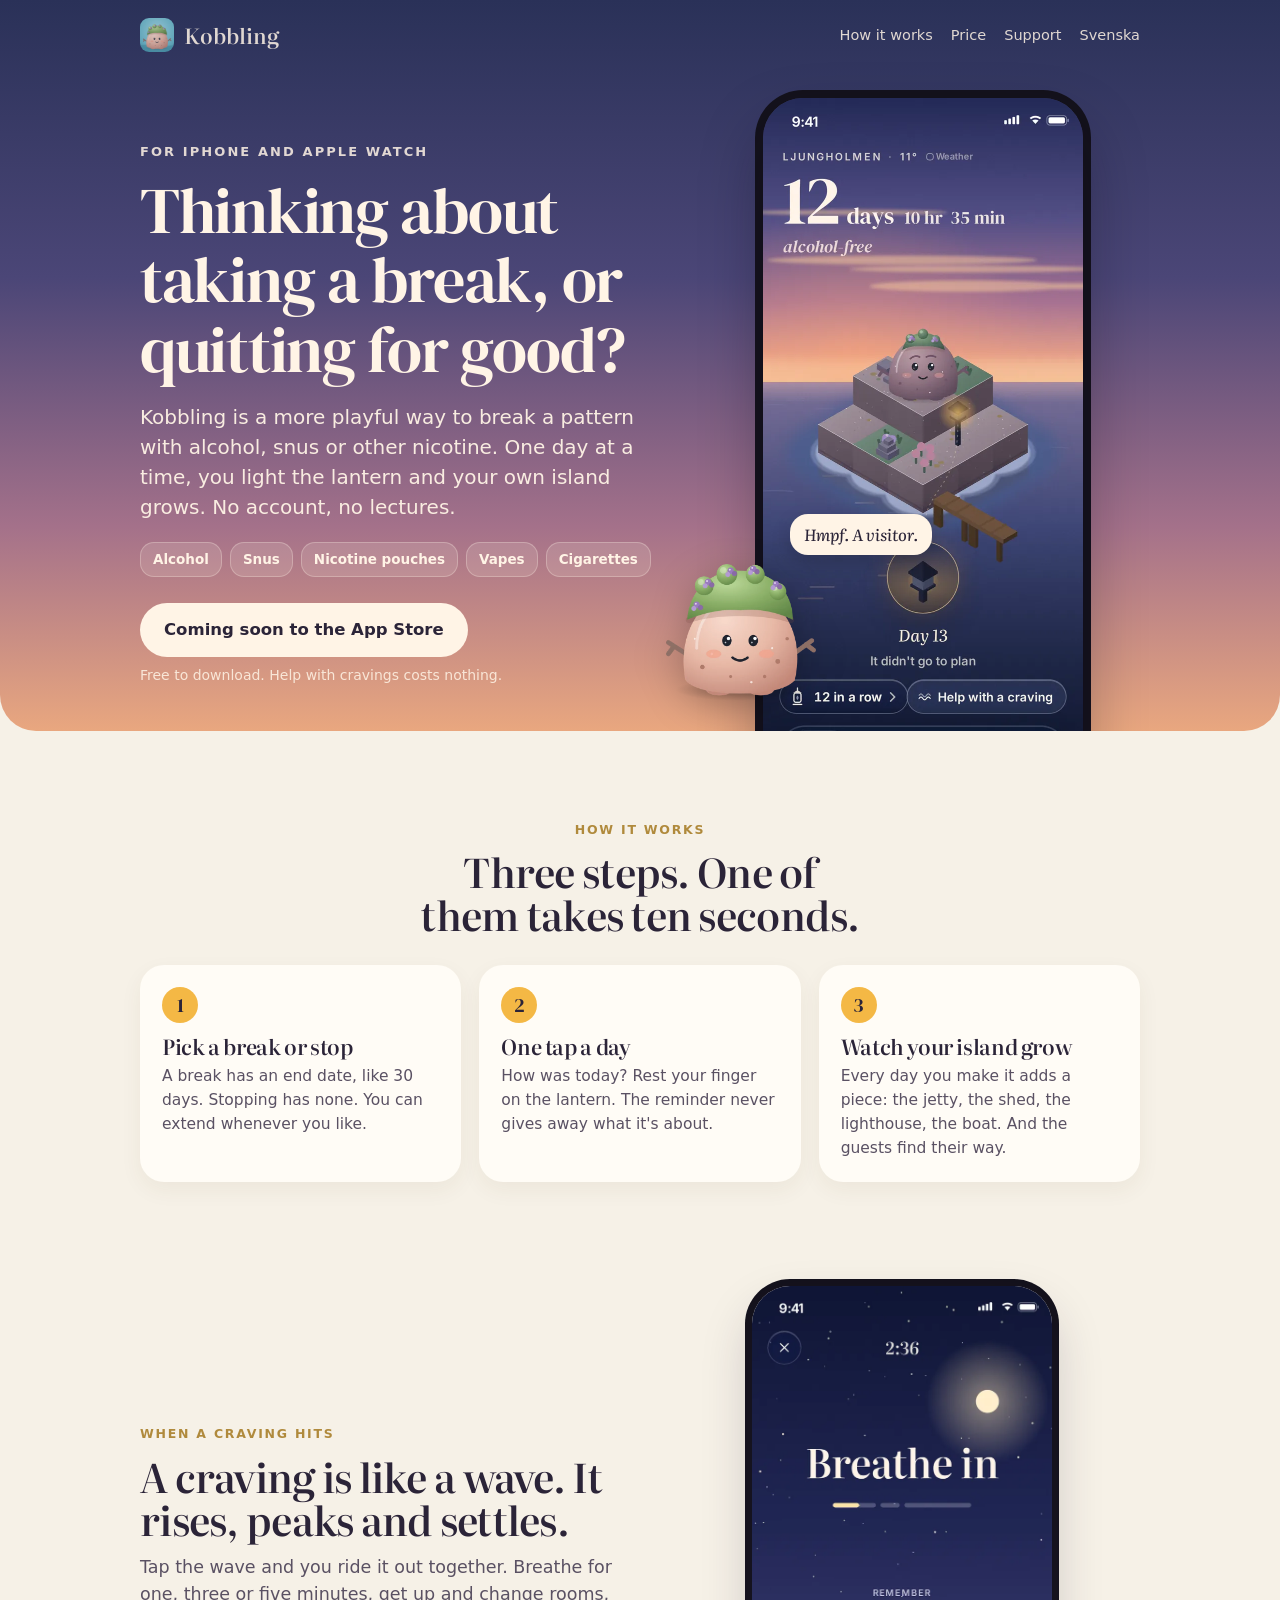
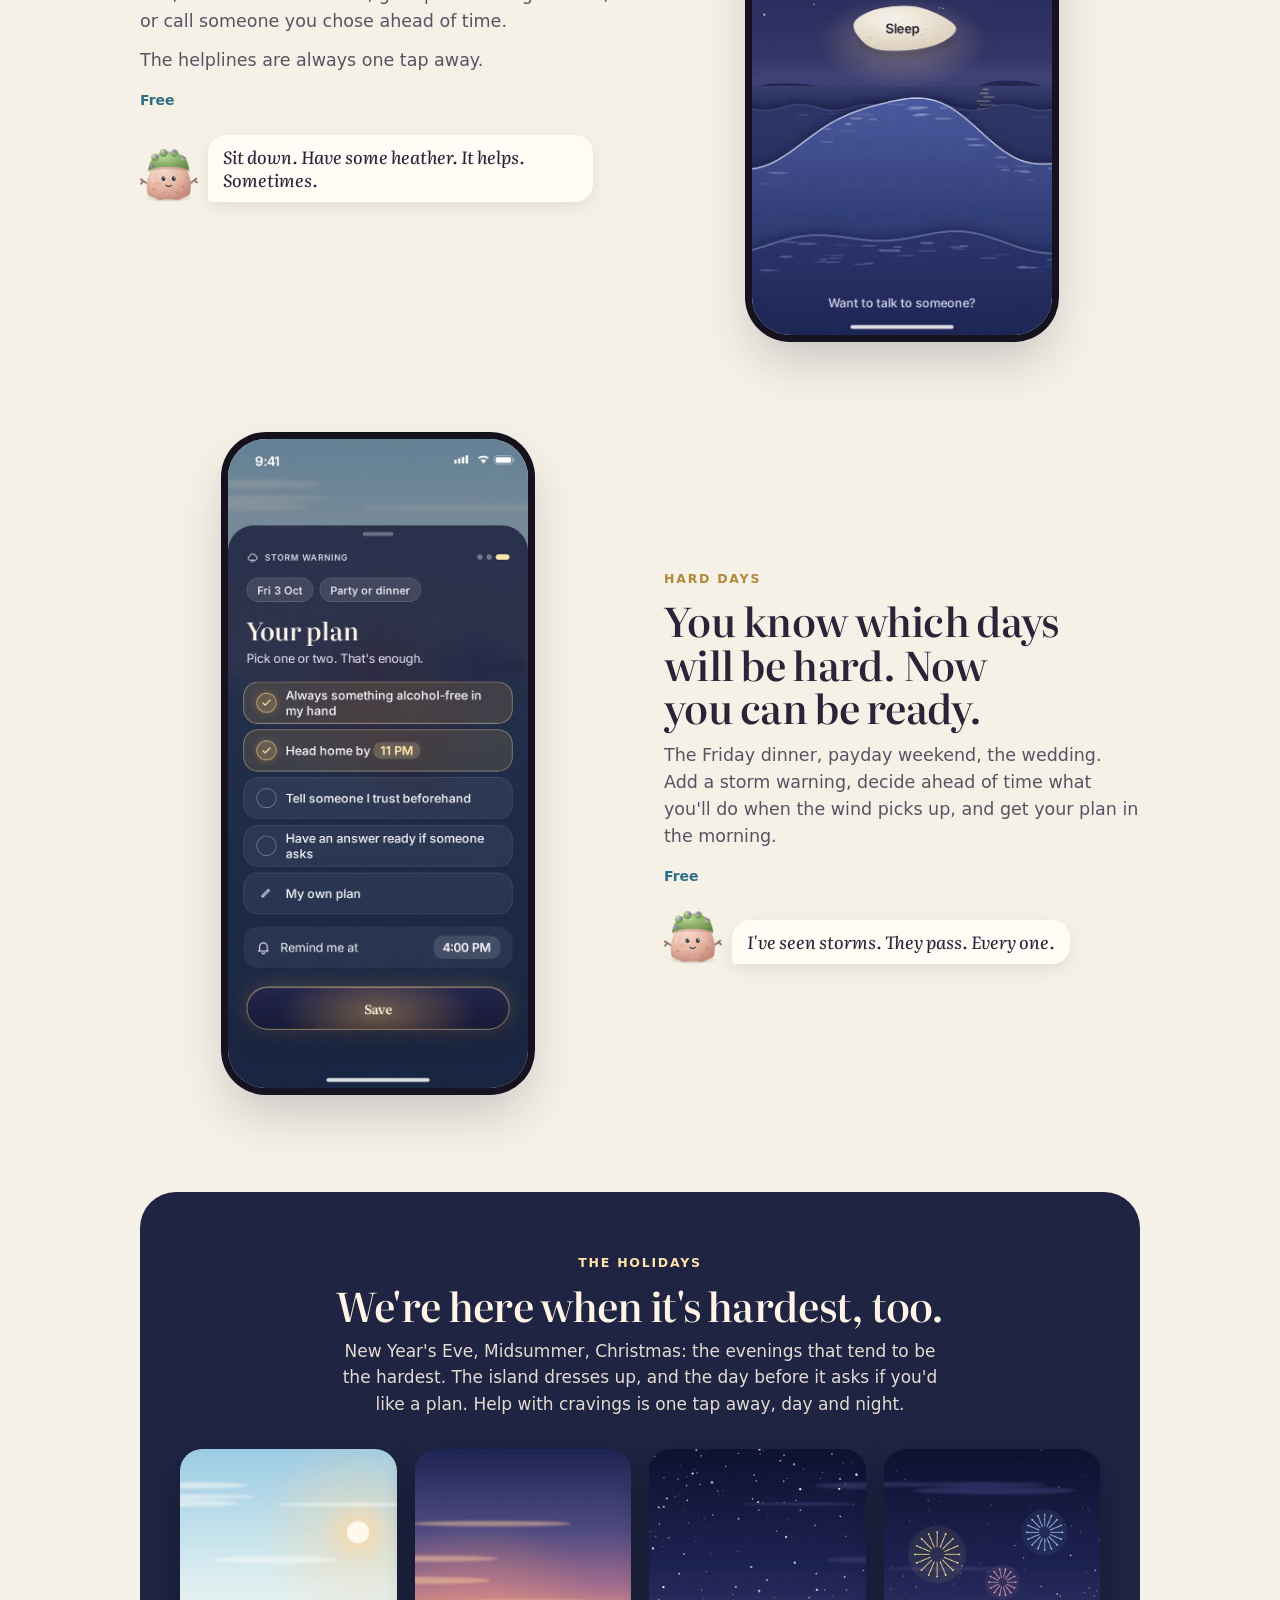
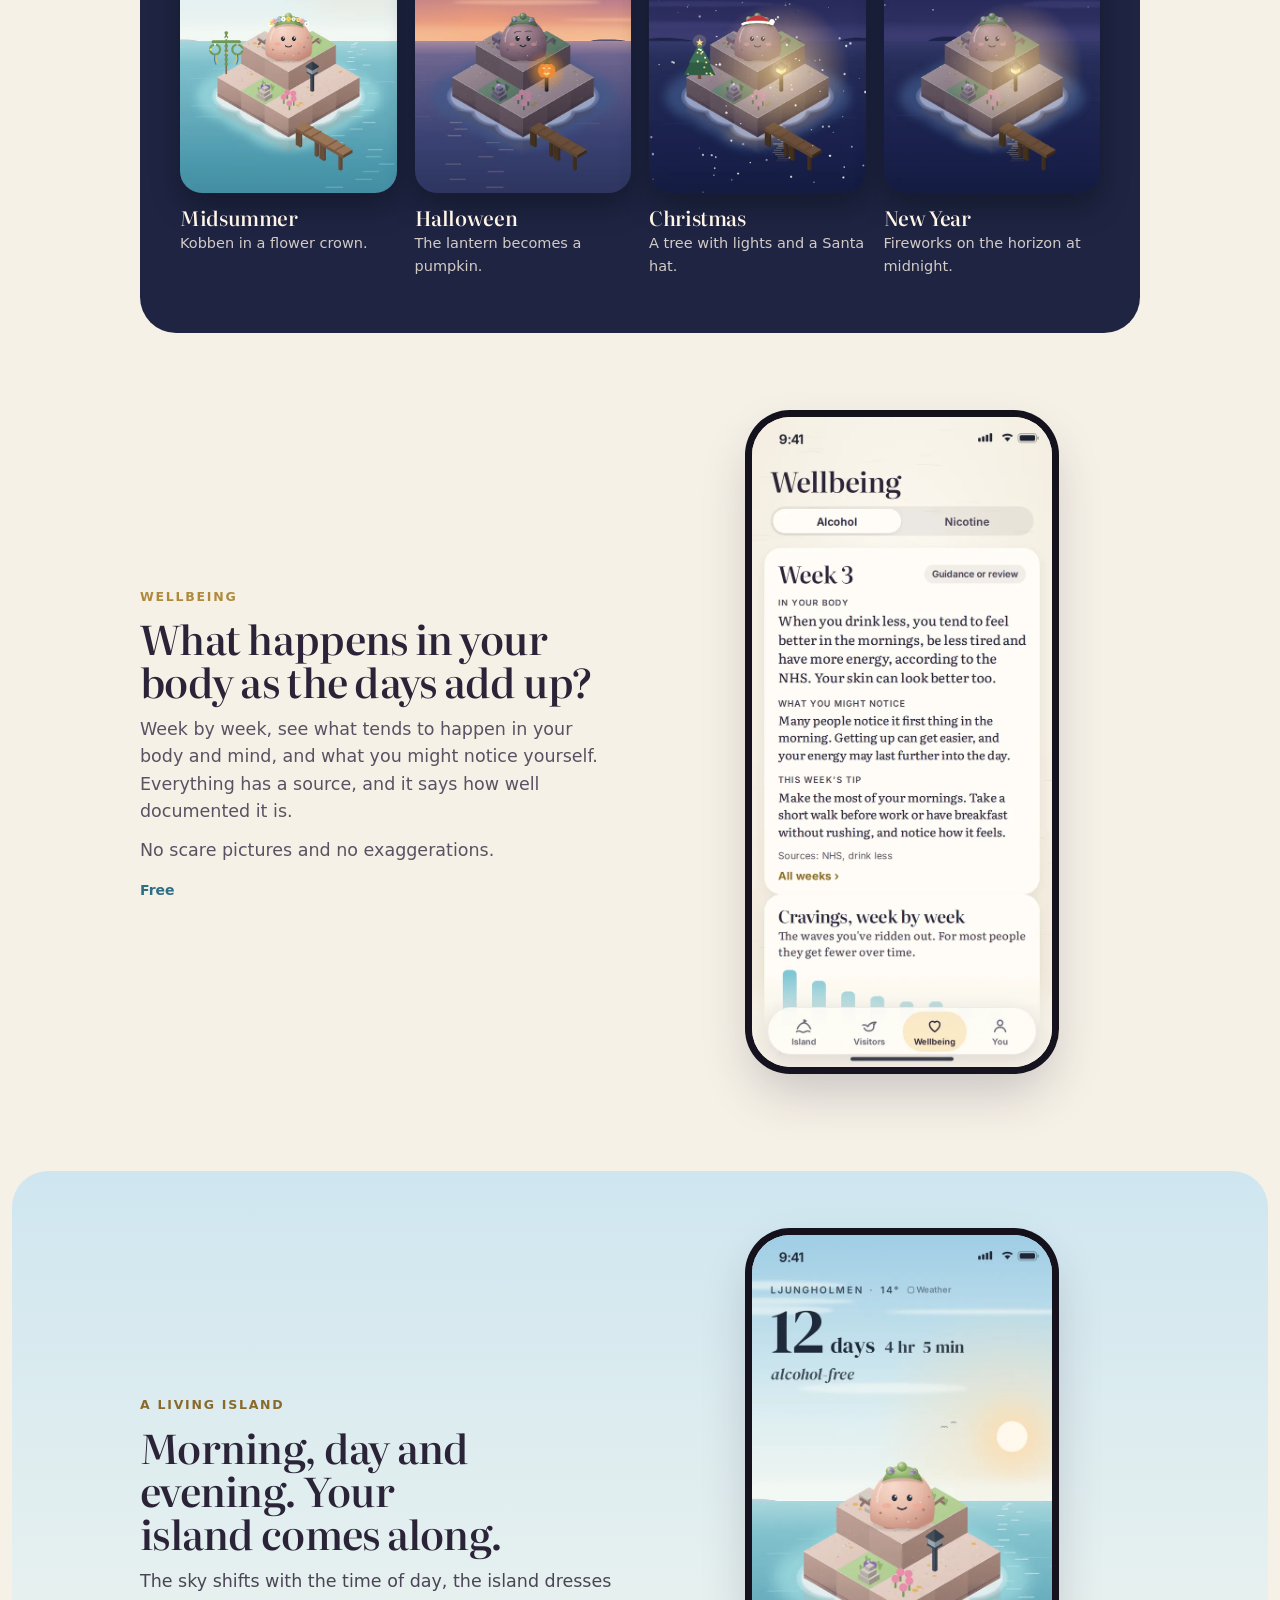
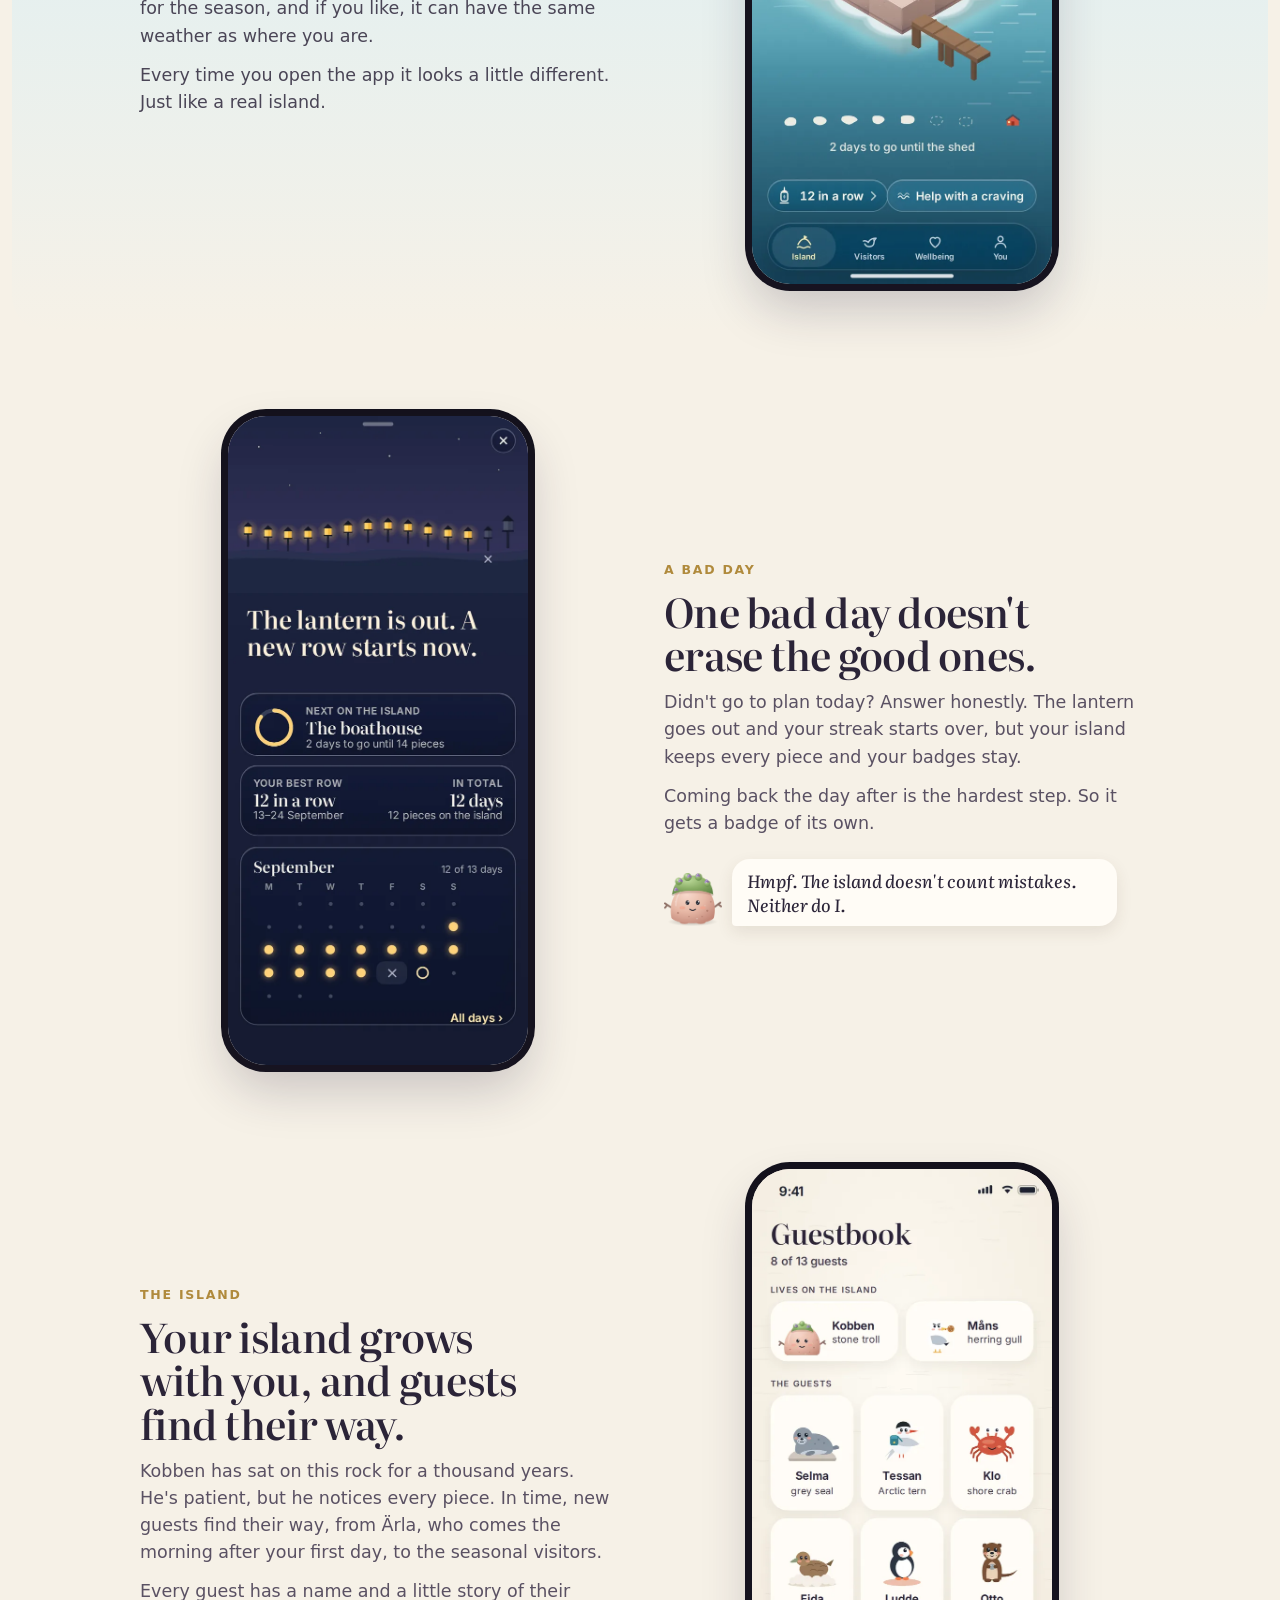
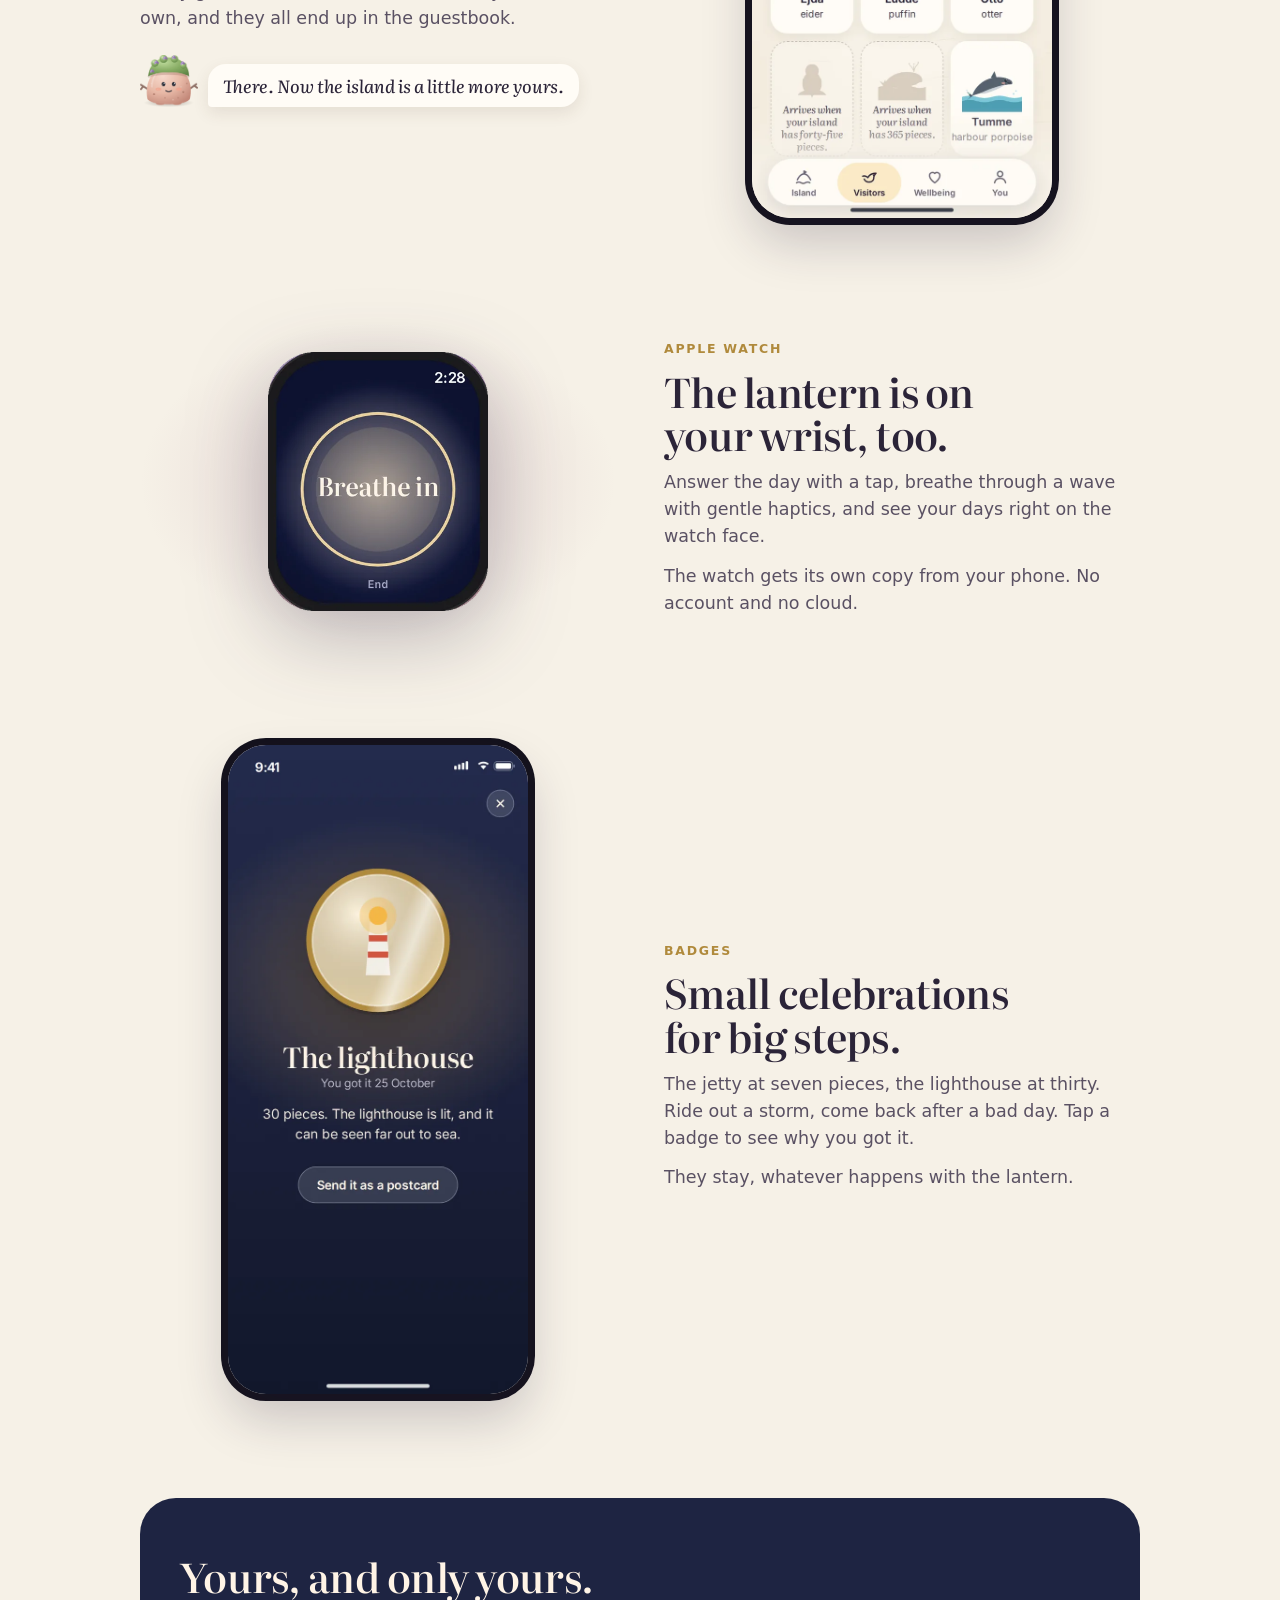
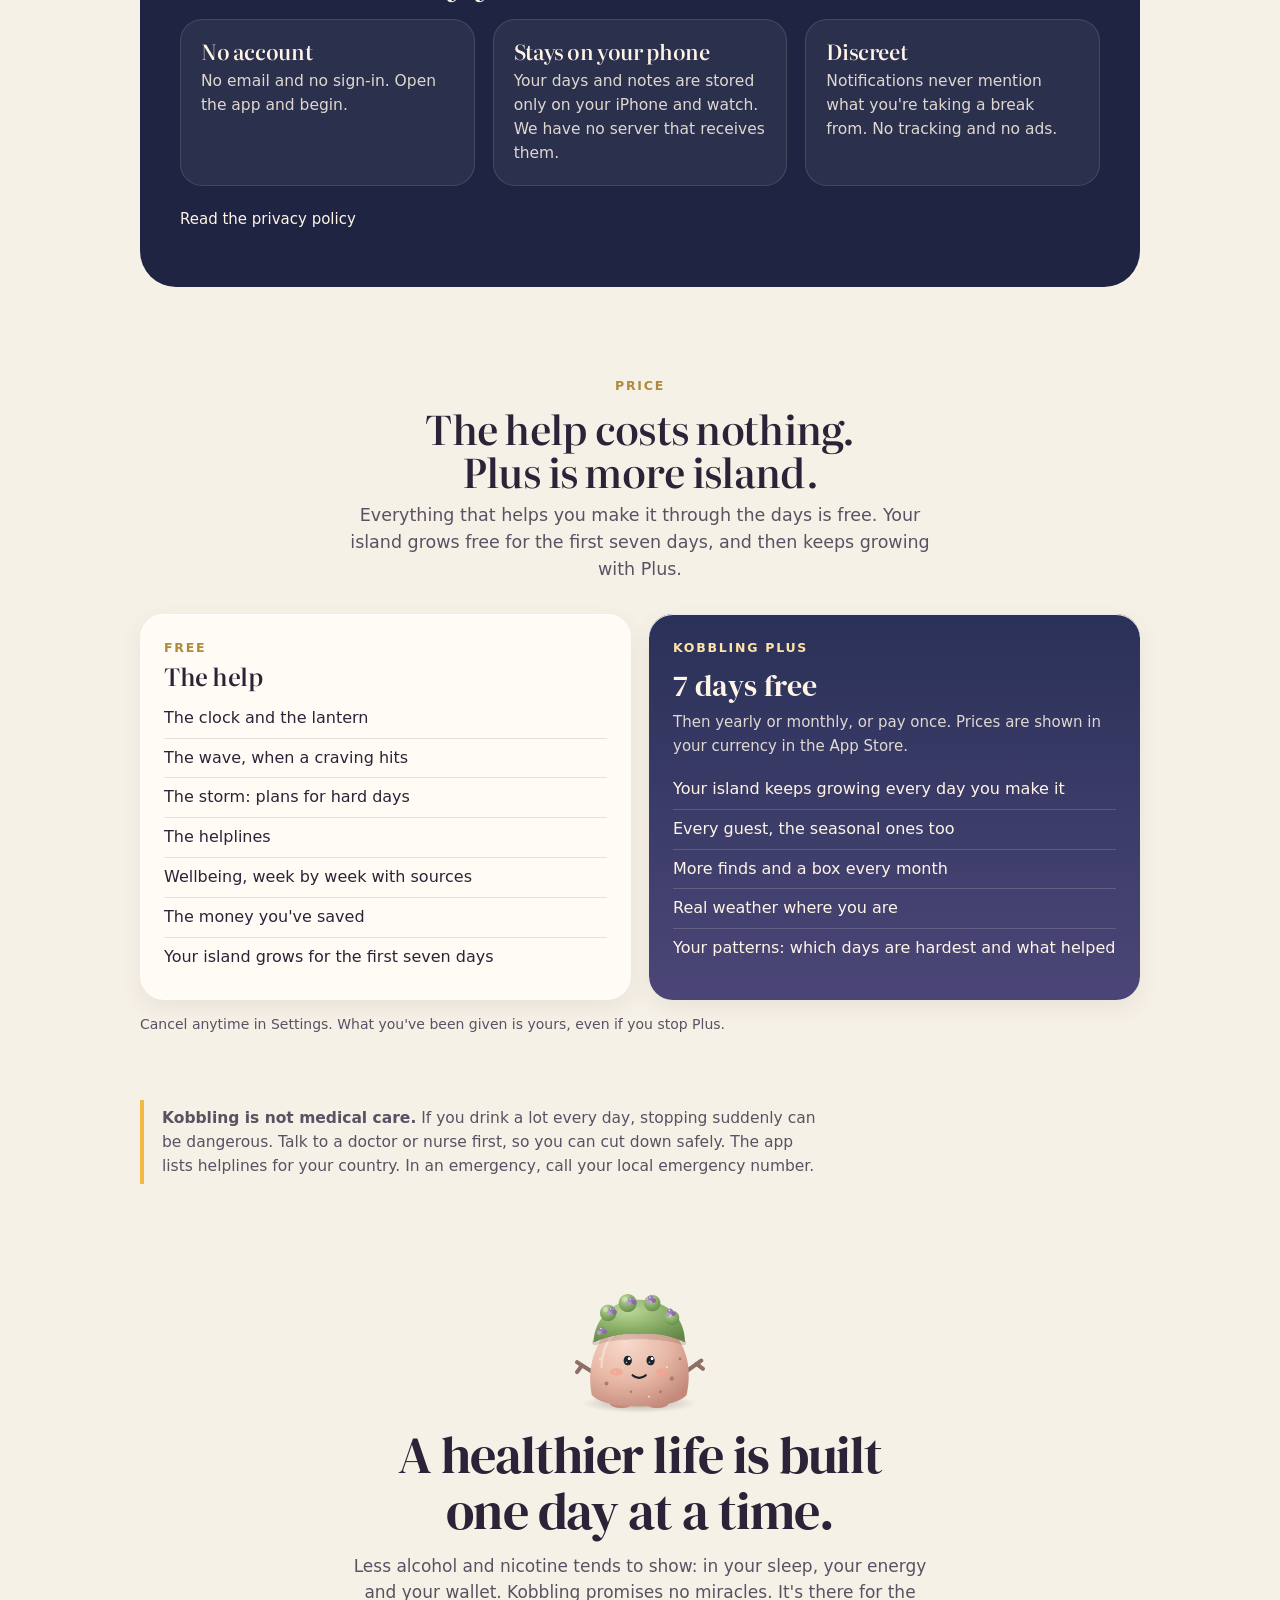
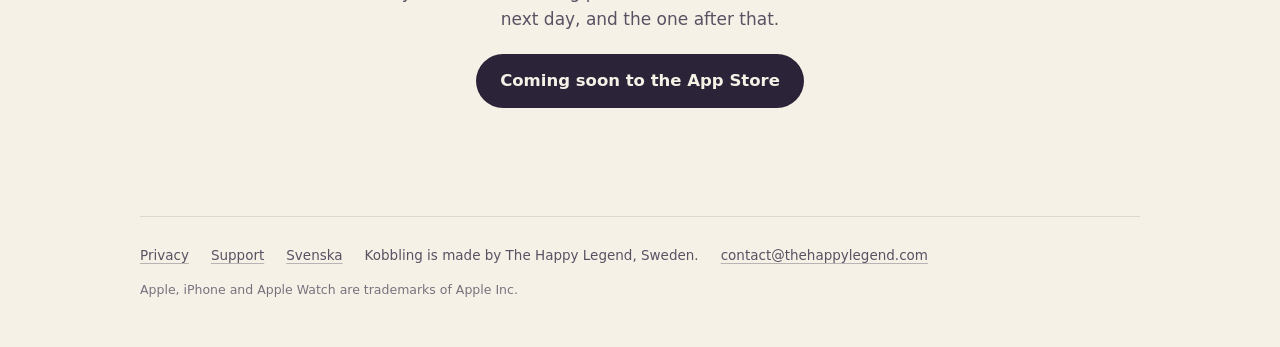
==== commit 7cc758b7: "Kobbling.com: engelskan på engelska (streak, quitting for good)" ====
--- a/index.html
+++ b/index.html
@@ -4,14 +4,14 @@
 <meta charset="utf-8">
 <meta name="viewport" content="width=device-width,initial-scale=1">
 <title>Kobbling – take a break from or quit alcohol and nicotine</title>
-<meta name="description" content="Thinking about a break, a pause or stopping for good? Kobbling helps you with alcohol, snus and other nicotine, one day at a time. No account, no lectures.">
+<meta name="description" content="Thinking about taking a break, or quitting for good? Kobbling helps you with alcohol, cigarettes, snus and other nicotine, one day at a time. No account, no lectures.">
 <meta name="theme-color" content="#2A3158">
 <link rel="canonical" href="https://kobbling.com/">
 <link rel="alternate" hreflang="en" href="https://kobbling.com/">
 <link rel="alternate" hreflang="sv" href="https://kobbling.com/sv/">
 <link rel="alternate" hreflang="x-default" href="https://kobbling.com/">
 <meta property="og:title" content="Kobbling – take a break from or quit alcohol and nicotine">
-<meta property="og:description" content="Thinking about a break, a pause or stopping for good? Kobbling helps you with alcohol, snus and other nicotine, one day at a time. No account, no lectures.">
+<meta property="og:description" content="Thinking about taking a break, or quitting for good? Kobbling helps you with alcohol, cigarettes, snus and other nicotine, one day at a time. No account, no lectures.">
 <meta property="og:type" content="website">
 <meta property="og:url" content="https://kobbling.com/">
 <meta property="og:image" content="https://kobbling.com/bilder/ikon.webp">
@@ -26,7 +26,7 @@
 <div class="hero-grid">
 <div>
 <p class="eyebrow">For iPhone and Apple Watch</p>
-<h1>Thinking about a break, a pause or stopping for good?</h1>
+<h1>Thinking about taking a break, or quitting for good?</h1>
 <p class="lead">Kobbling is a more playful way to break a pattern with alcohol, snus or other nicotine. One day at a time, you light the lantern and your own island grows. No account, no lectures.</p>
 <div class="chips"><span>Alcohol</span><span>Snus</span><span>Nicotine pouches</span><span>Vapes</span><span>Cigarettes</span></div>
 <span class="cta">Coming soon to the App Store</span>
@@ -87,9 +87,9 @@
 <div class="text">
 <p class="tag">A bad day</p>
 <h2>One bad day doesn&#x27;t erase the good ones.</h2>
-<p>Didn&#x27;t go to plan today? Answer honestly. The lantern goes out and a new row begins, but your island keeps every piece and your badges stay.</p><p>Coming back the day after is the hardest step. So it gets a badge of its own.</p><div class="say"><img src="/bilder/kobben.webp" width="520" height="474" alt=""><q>Hmpf. The island doesn&#x27;t count mistakes. Neither do I.</q></div>
+<p>Didn&#x27;t go to plan today? Answer honestly. The lantern goes out and your streak starts over, but your island keeps every piece and your badges stay.</p><p>Coming back the day after is the hardest step. So it gets a badge of its own.</p><div class="say"><img src="/bilder/kobben.webp" width="520" height="474" alt=""><q>Hmpf. The island doesn&#x27;t count mistakes. Neither do I.</q></div>
 </div>
-<div><img class="shot" src="/bilder/raden.en.webp" width="640" height="1385" loading="lazy" alt="The row of lanterns, where a new row begins after a bad day."></div>
+<div><img class="shot" src="/bilder/raden.en.webp" width="640" height="1385" loading="lazy" alt="Your streak of lanterns. After a bad day, a new streak begins."></div>
 </div></section>
 <section><div class="wrap feature">
 <div class="text">
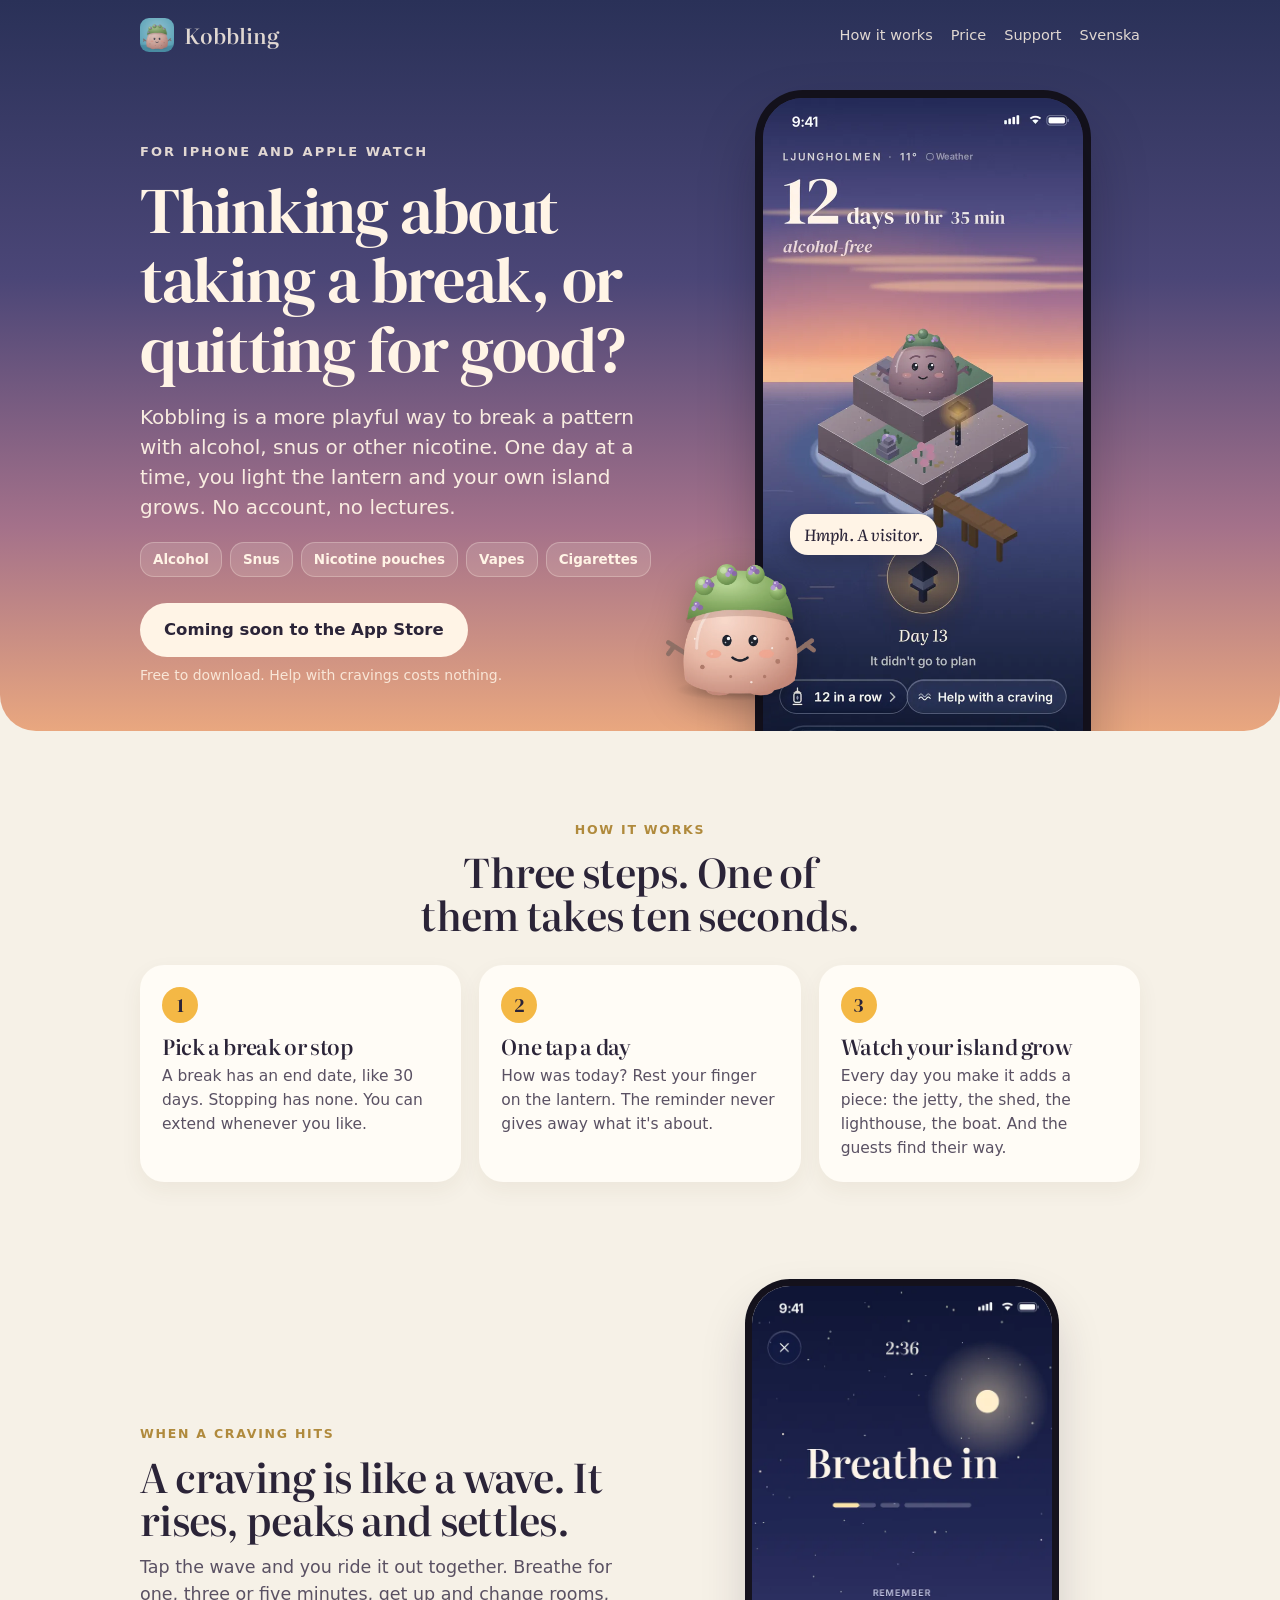
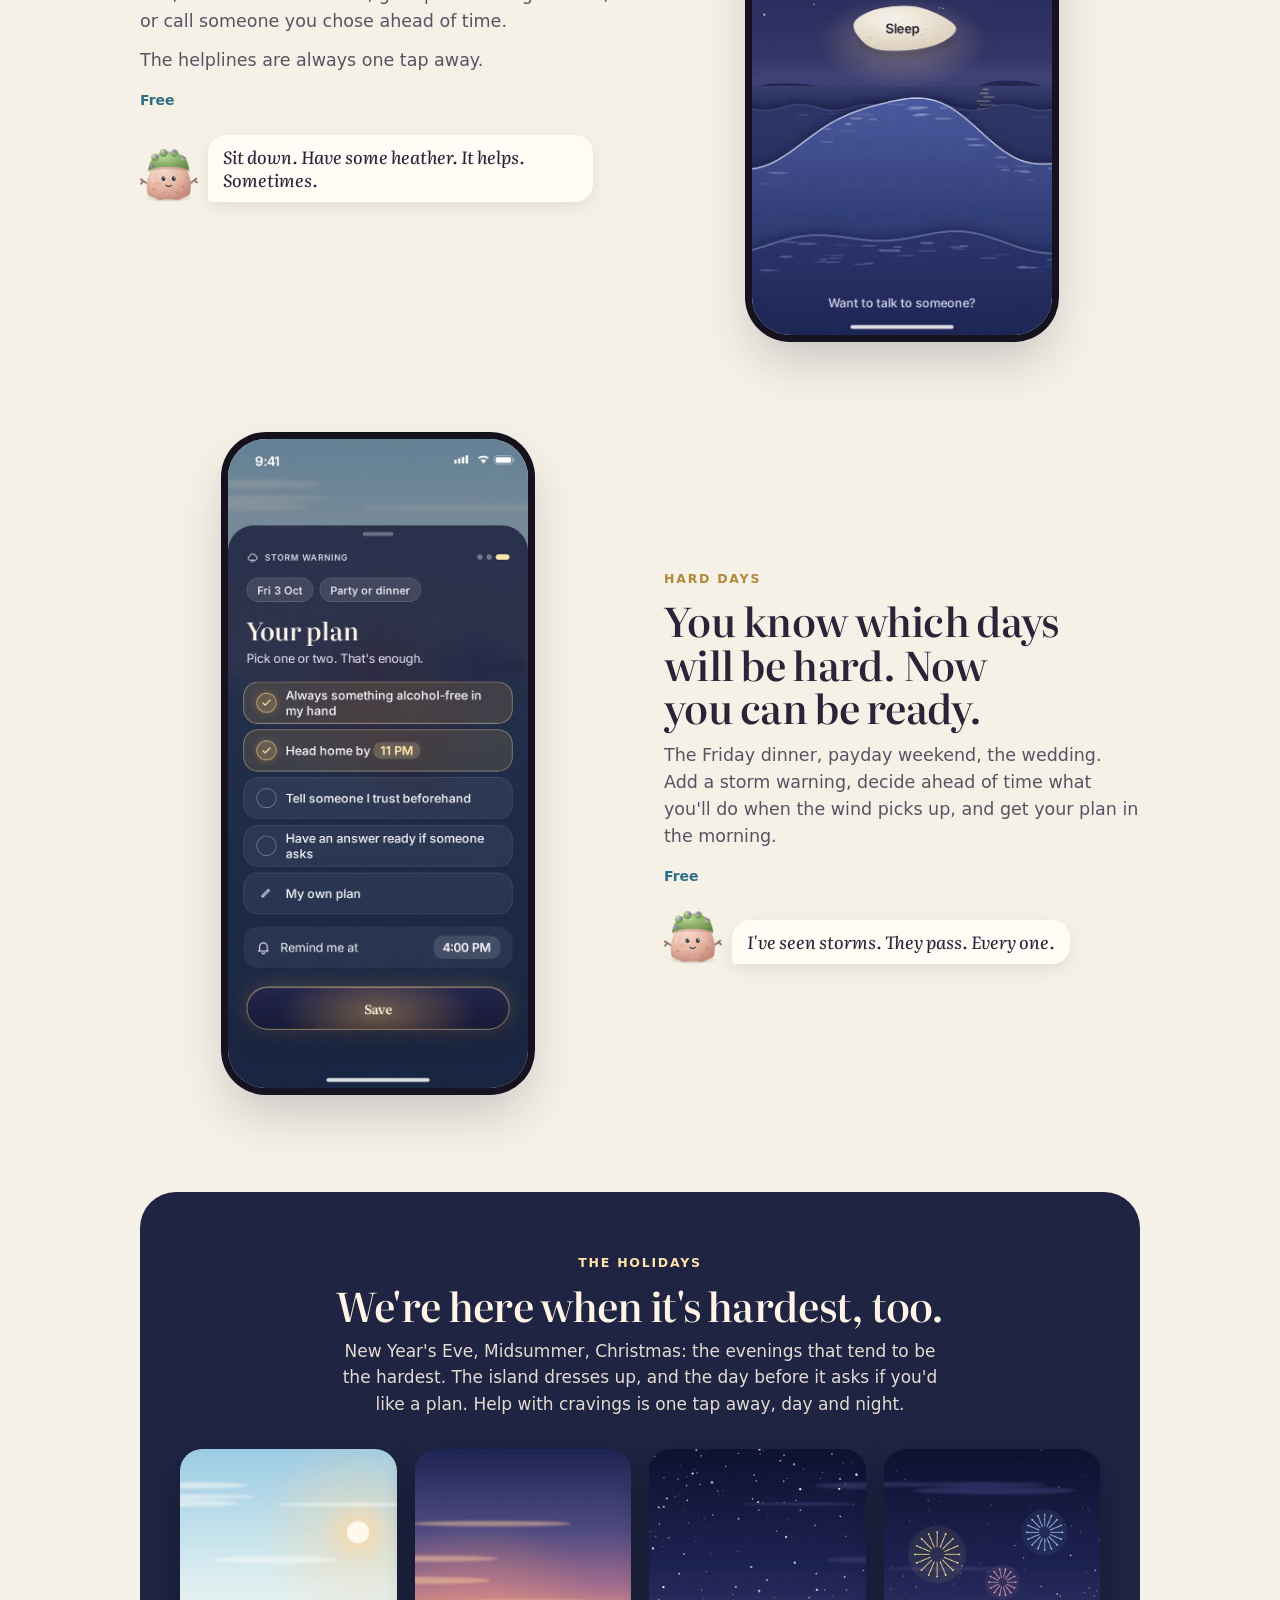
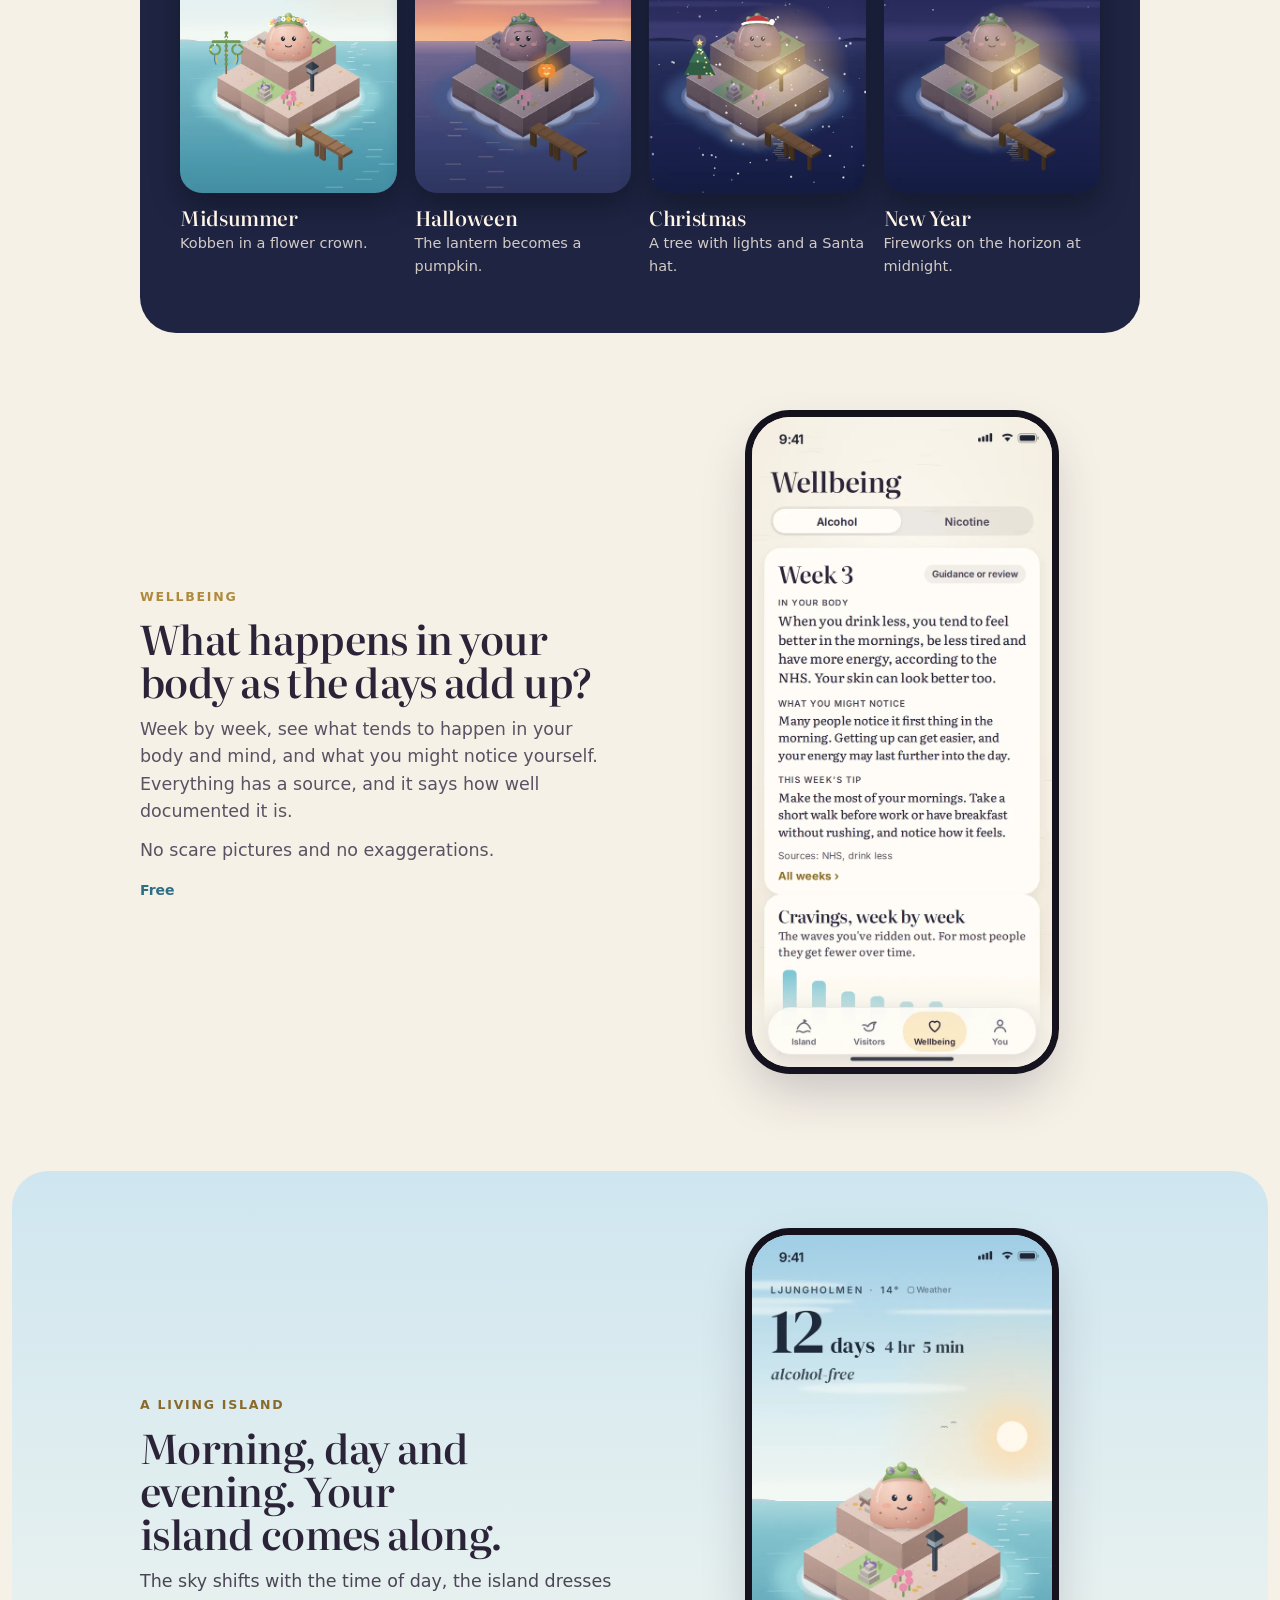
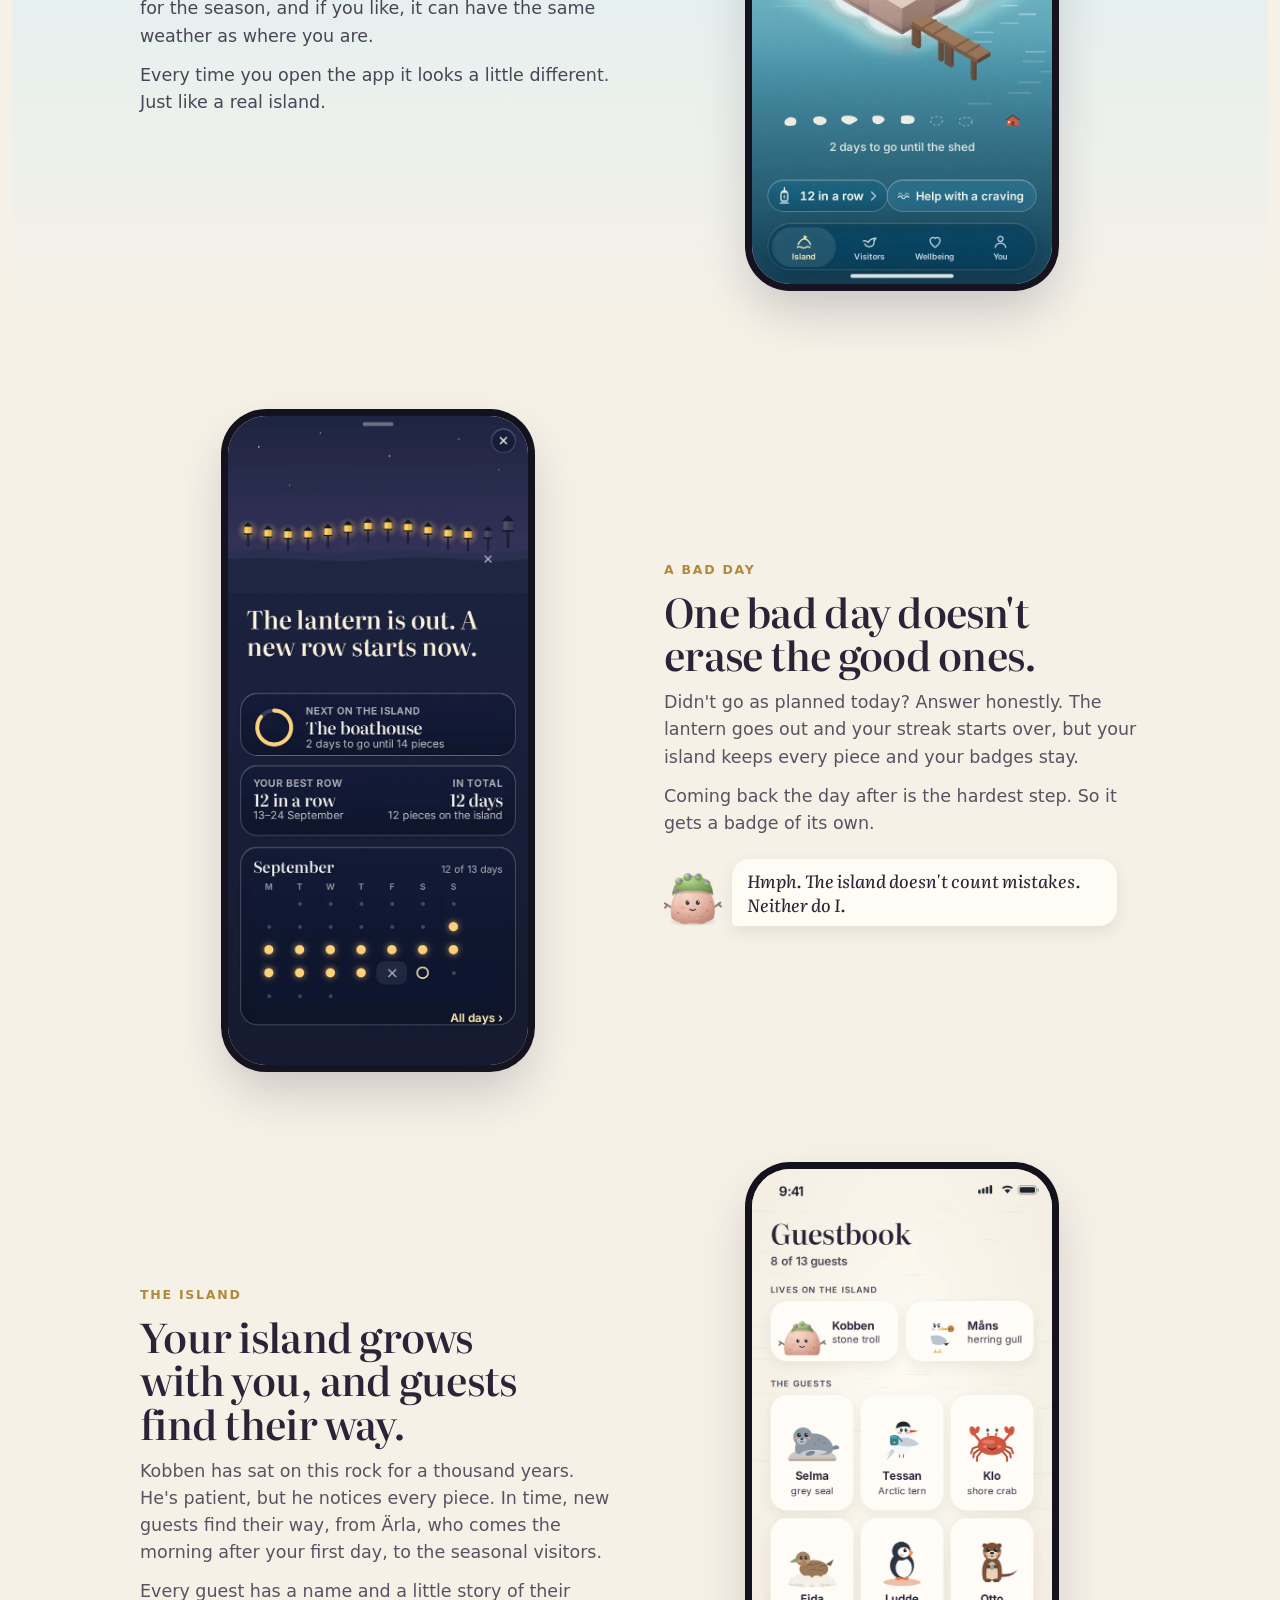
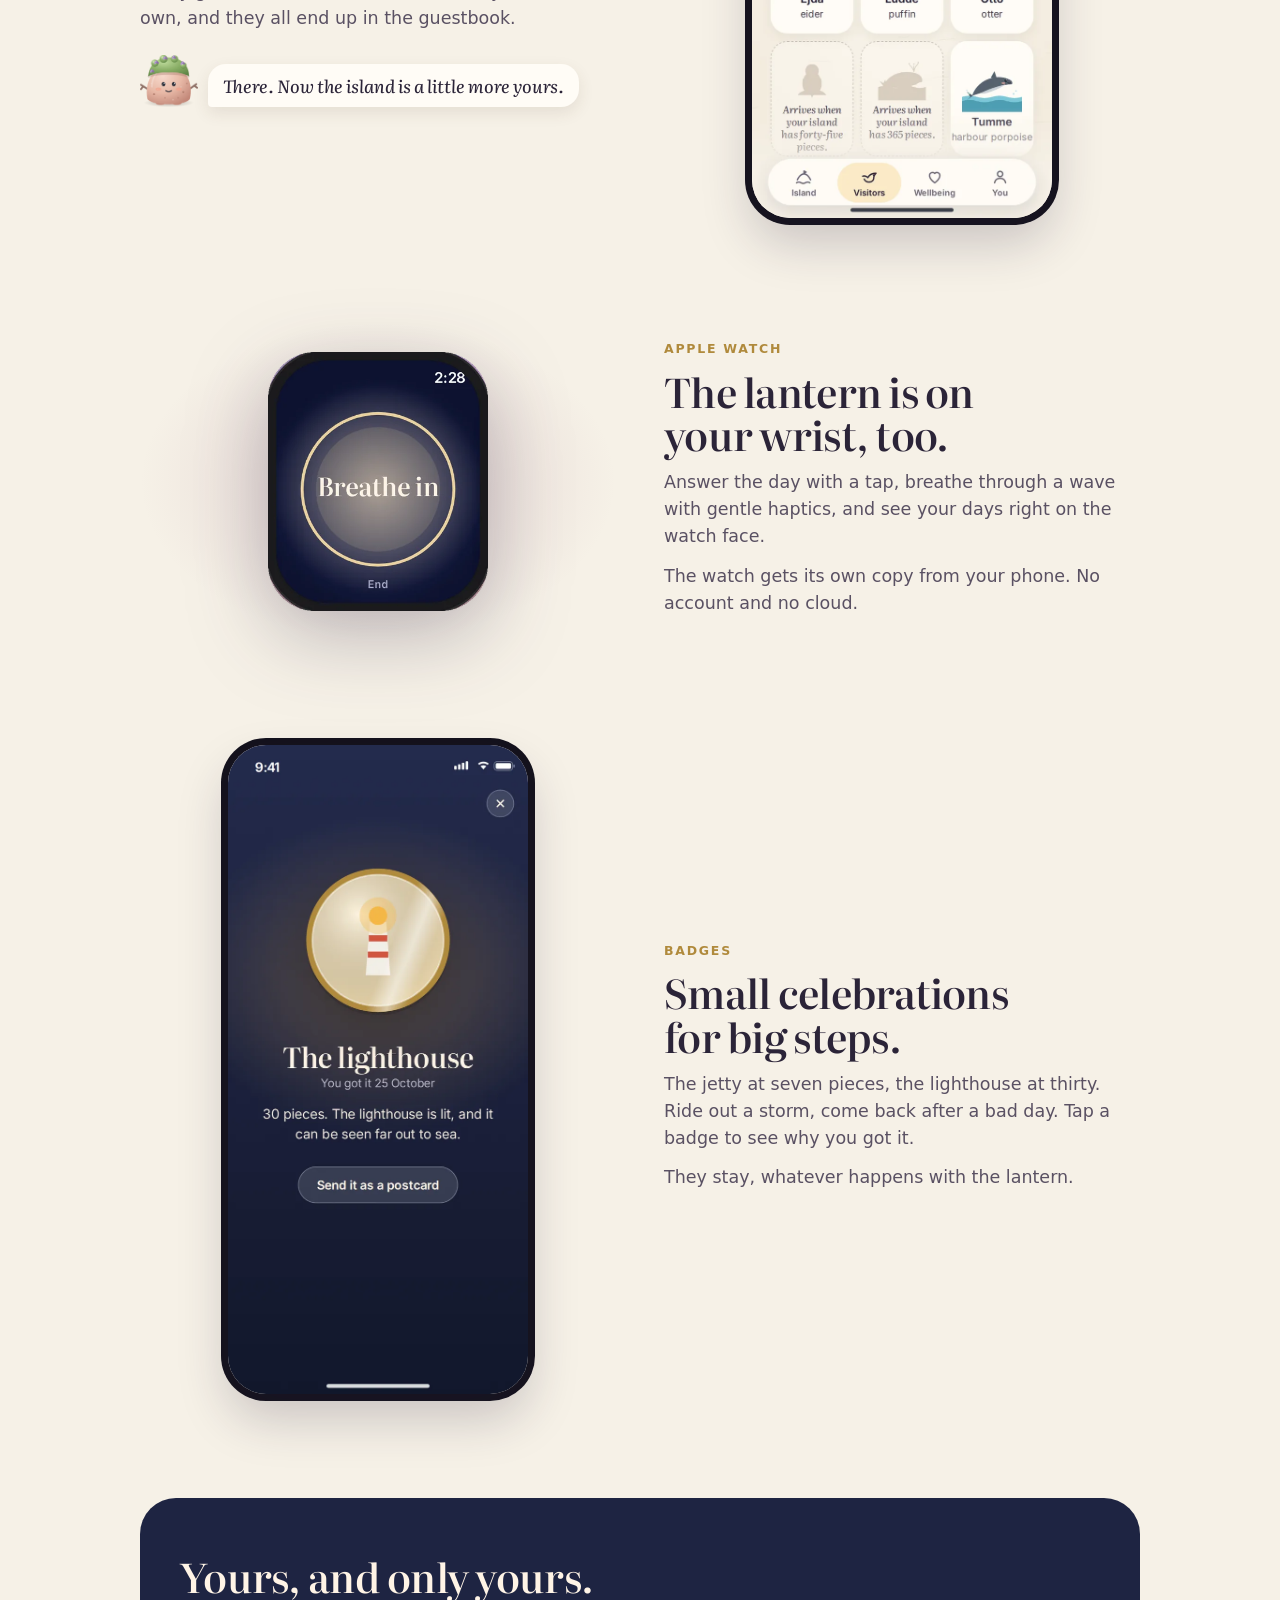
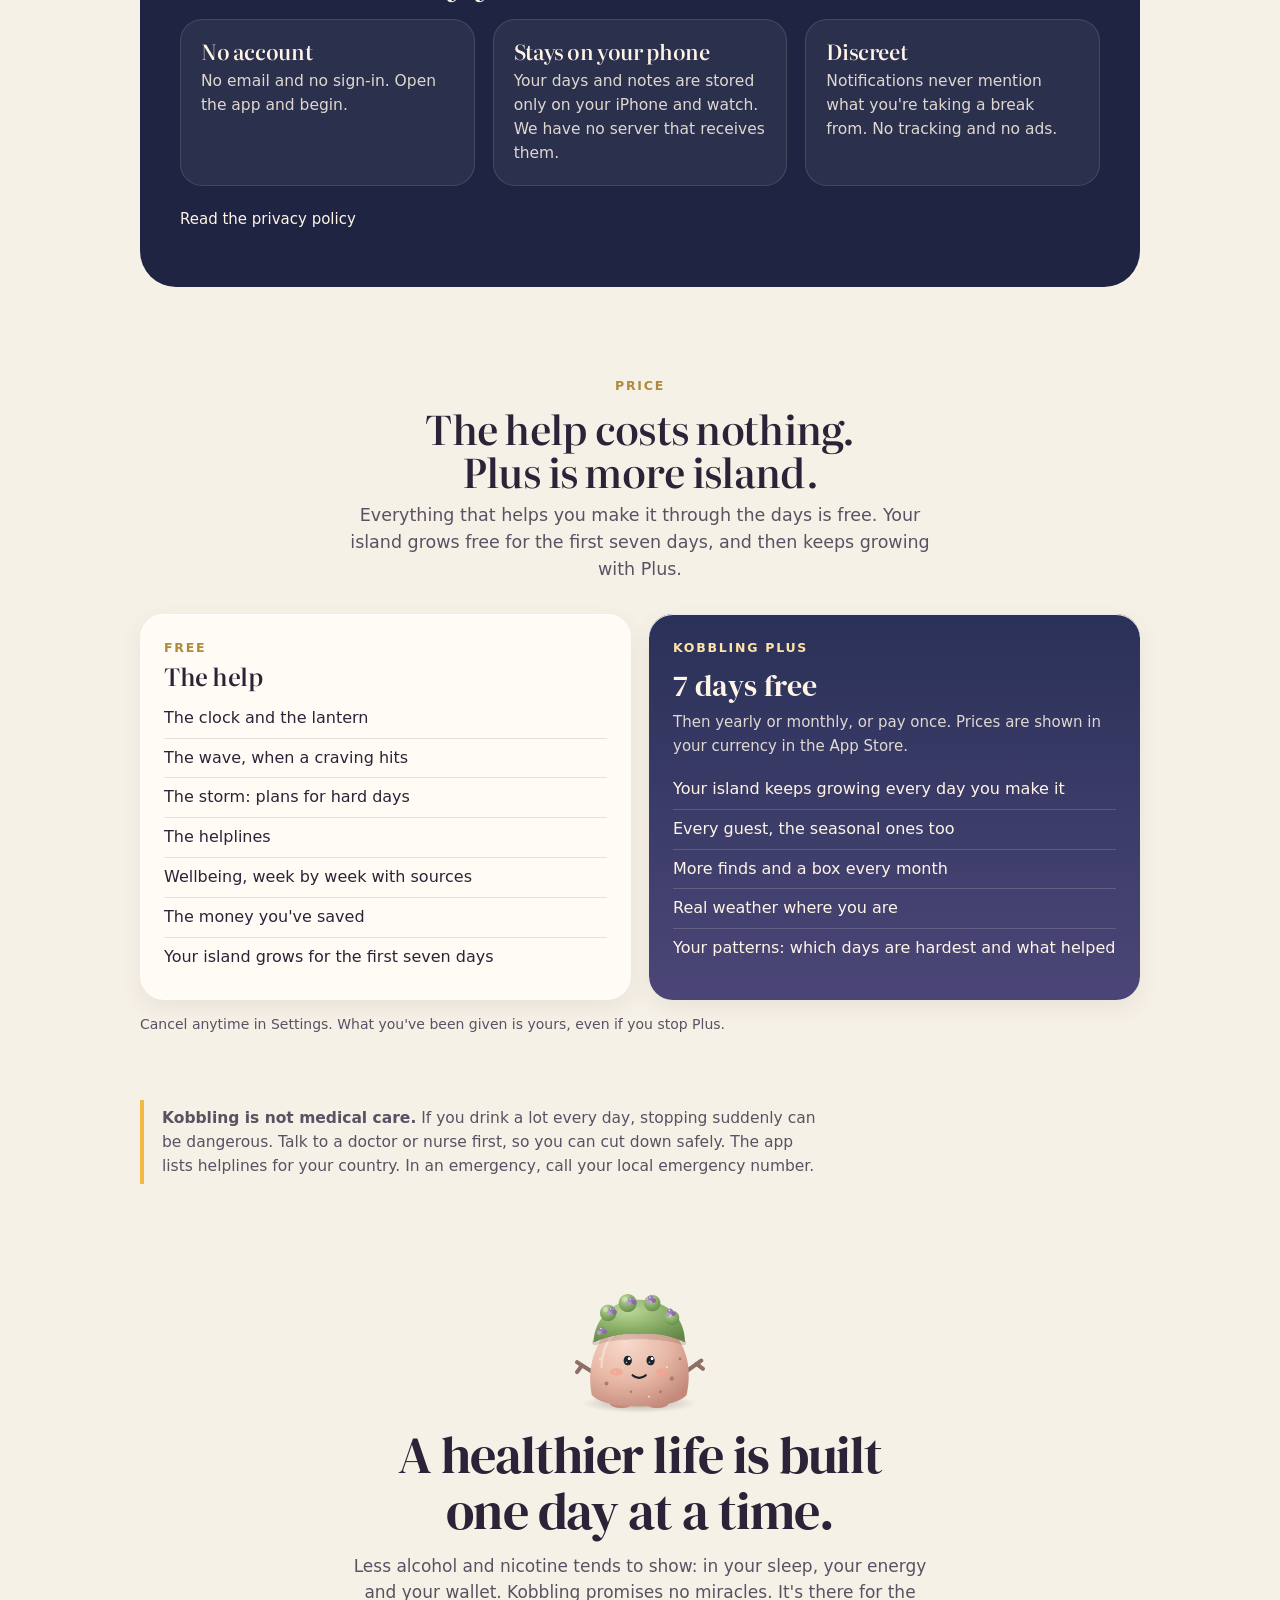
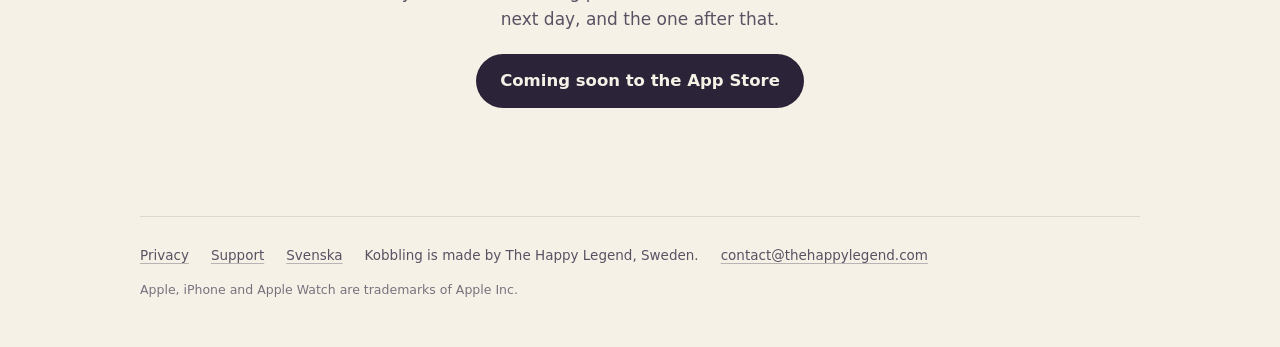
==== commit 95e07918: "Engelskan: Hmph, didn't go as planned (omgång 22)" ====
--- a/index.html
+++ b/index.html
@@ -35,7 +35,7 @@
 <div class="kobben">
 <img class="phone" src="/bilder/hem.en.webp" width="640" height="1385" alt="Kobbling&#x27;s home screen: the island at dusk, the days at the top and the lantern.">
 <img class="fig" src="/bilder/kobben.webp" width="520" height="474" alt="Kobben, an old rock with moss on his head.">
-<p class="bubble">Hmpf. A visitor.</p>
+<p class="bubble">Hmph. A visitor.</p>
 </div>
 </div>
 </div></header>
@@ -87,7 +87,7 @@
 <div class="text">
 <p class="tag">A bad day</p>
 <h2>One bad day doesn&#x27;t erase the good ones.</h2>
-<p>Didn&#x27;t go to plan today? Answer honestly. The lantern goes out and your streak starts over, but your island keeps every piece and your badges stay.</p><p>Coming back the day after is the hardest step. So it gets a badge of its own.</p><div class="say"><img src="/bilder/kobben.webp" width="520" height="474" alt=""><q>Hmpf. The island doesn&#x27;t count mistakes. Neither do I.</q></div>
+<p>Didn&#x27;t go as planned today? Answer honestly. The lantern goes out and your streak starts over, but your island keeps every piece and your badges stay.</p><p>Coming back the day after is the hardest step. So it gets a badge of its own.</p><div class="say"><img src="/bilder/kobben.webp" width="520" height="474" alt=""><q>Hmph. The island doesn&#x27;t count mistakes. Neither do I.</q></div>
 </div>
 <div><img class="shot" src="/bilder/raden.en.webp" width="640" height="1385" loading="lazy" alt="Your streak of lanterns. After a bad day, a new streak begins."></div>
 </div></section>
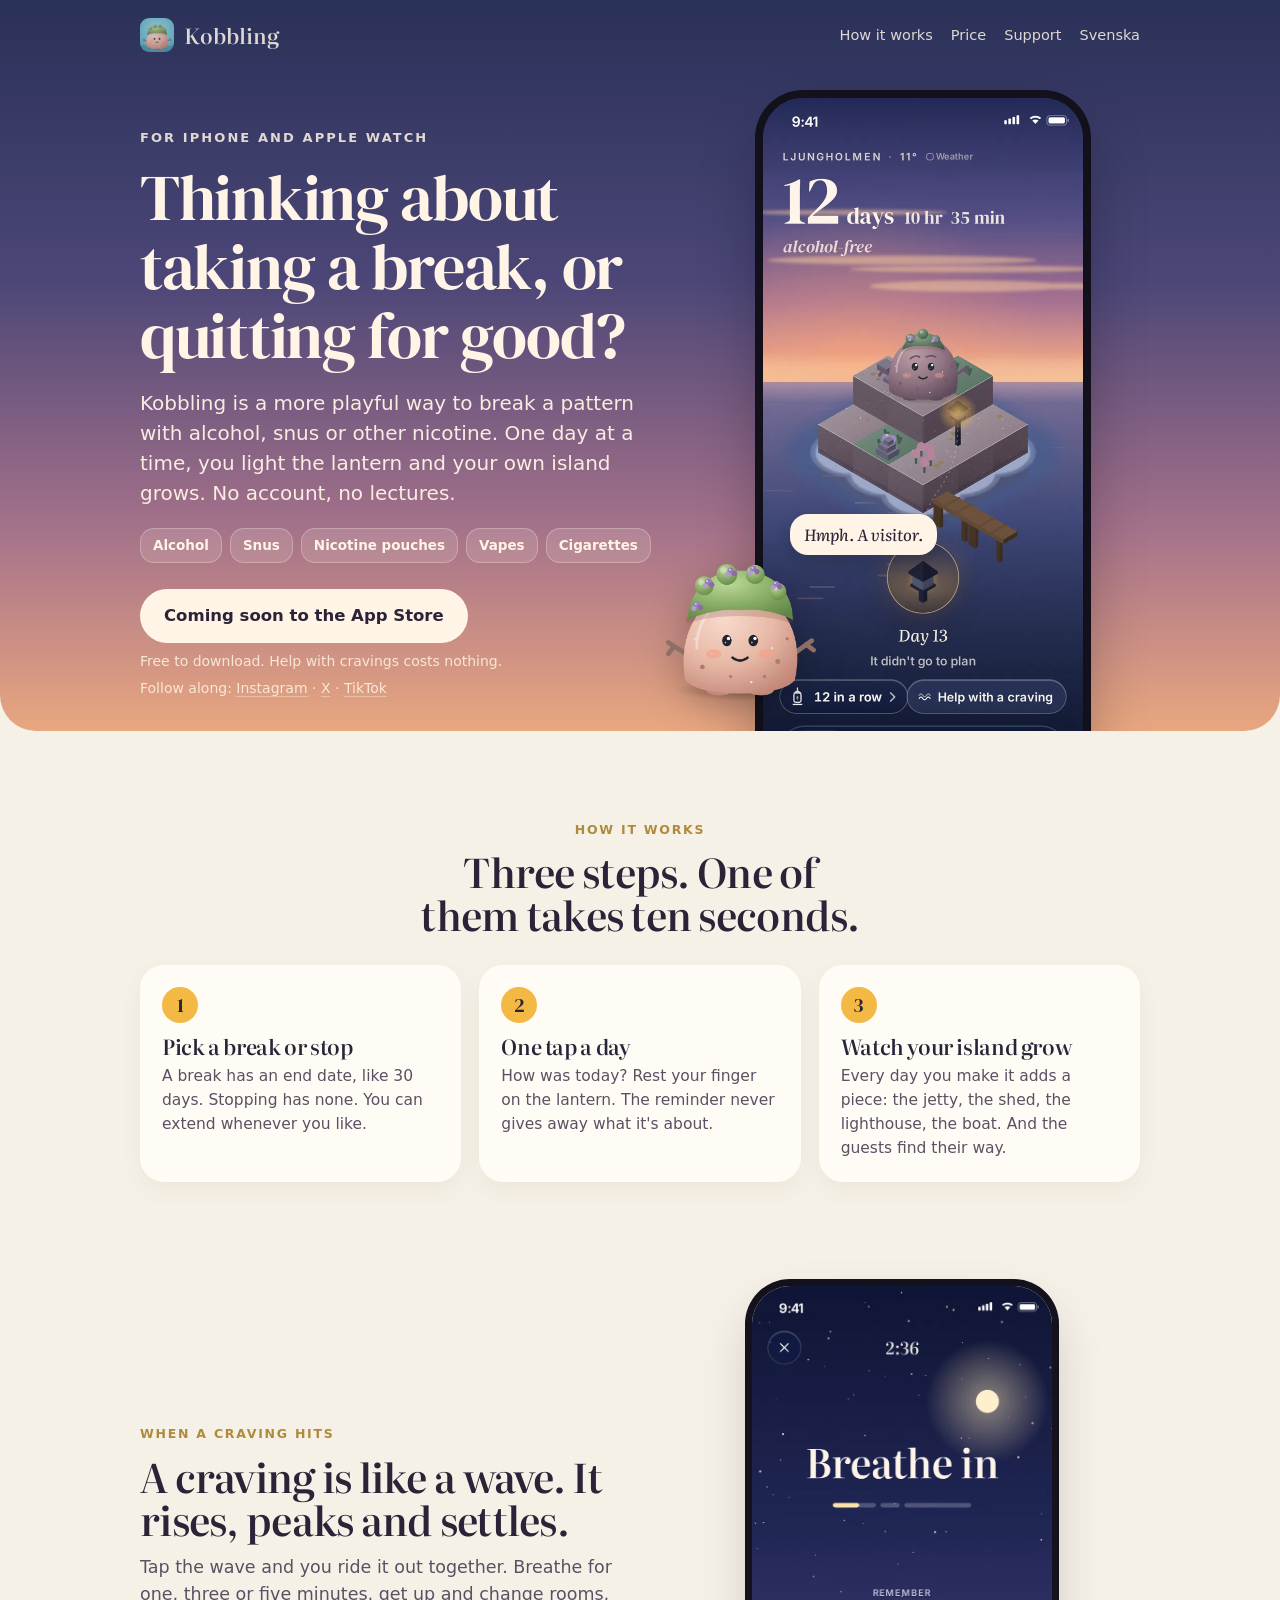
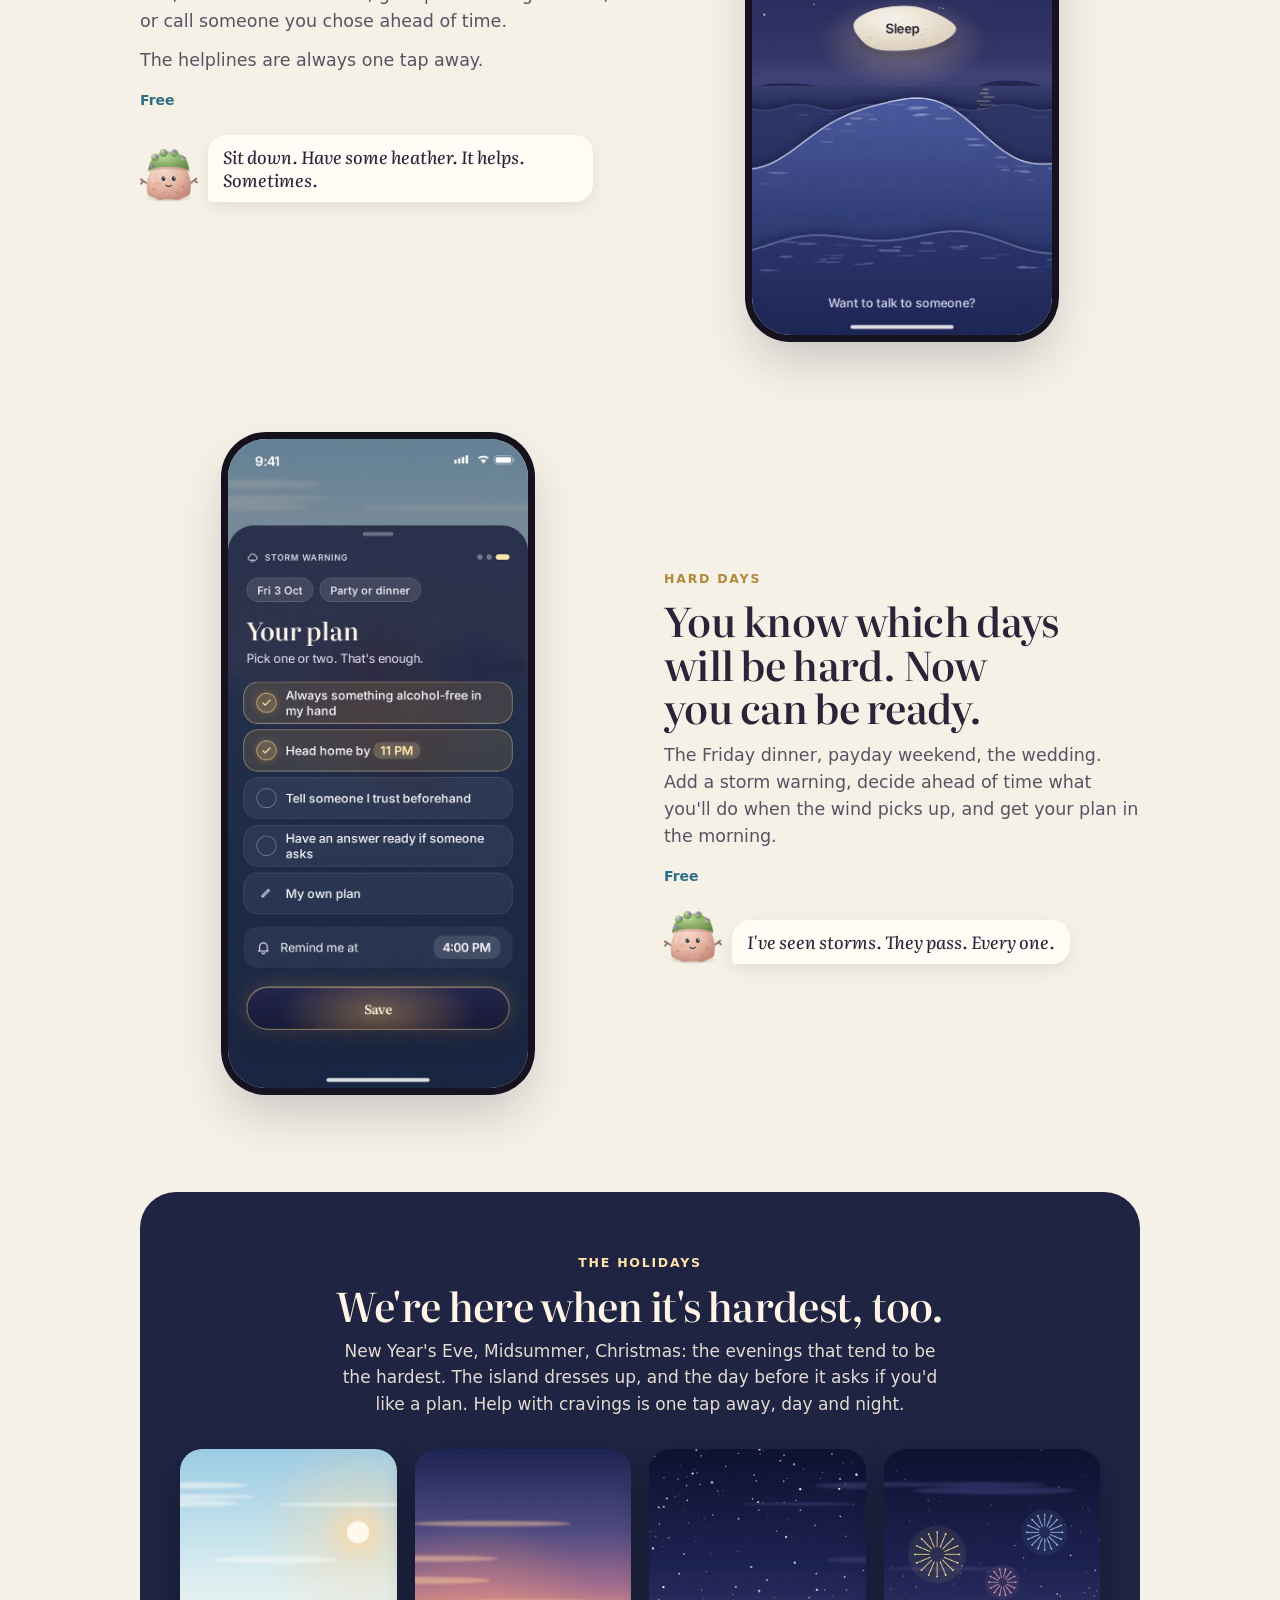
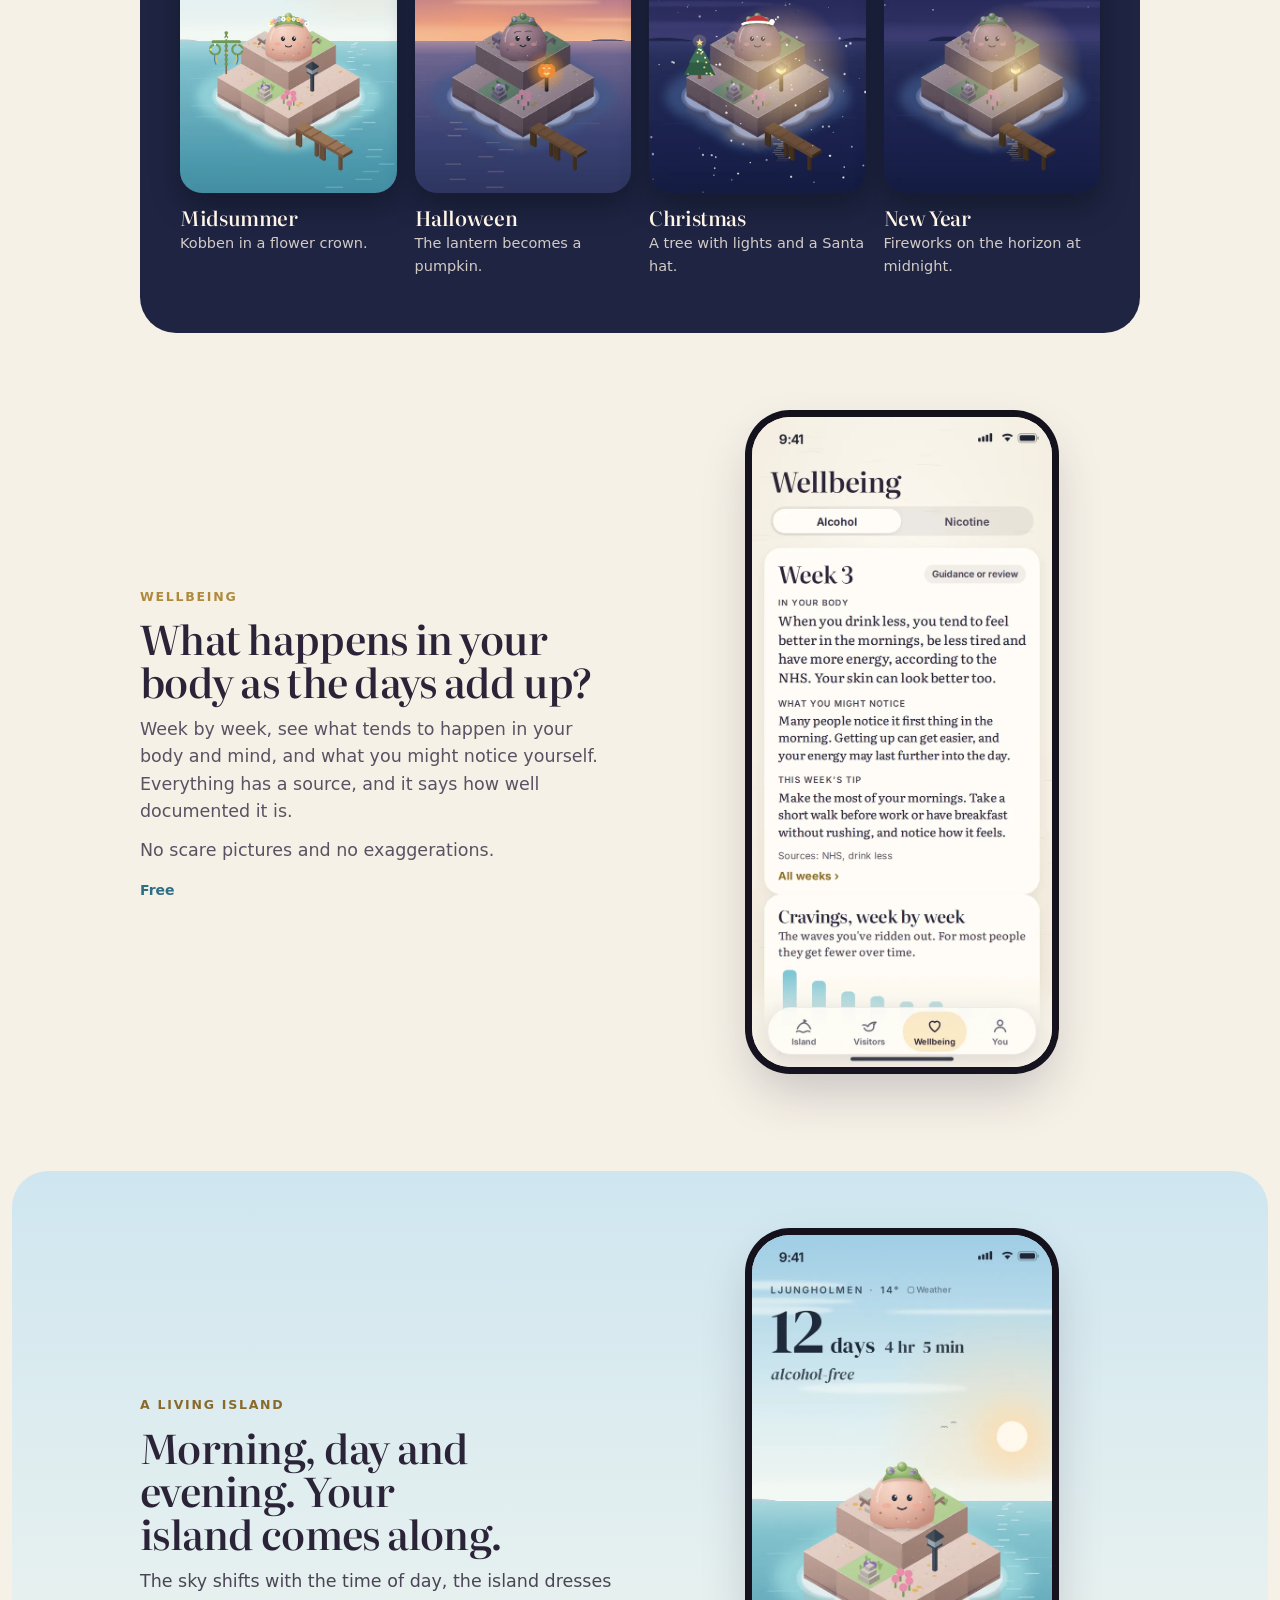
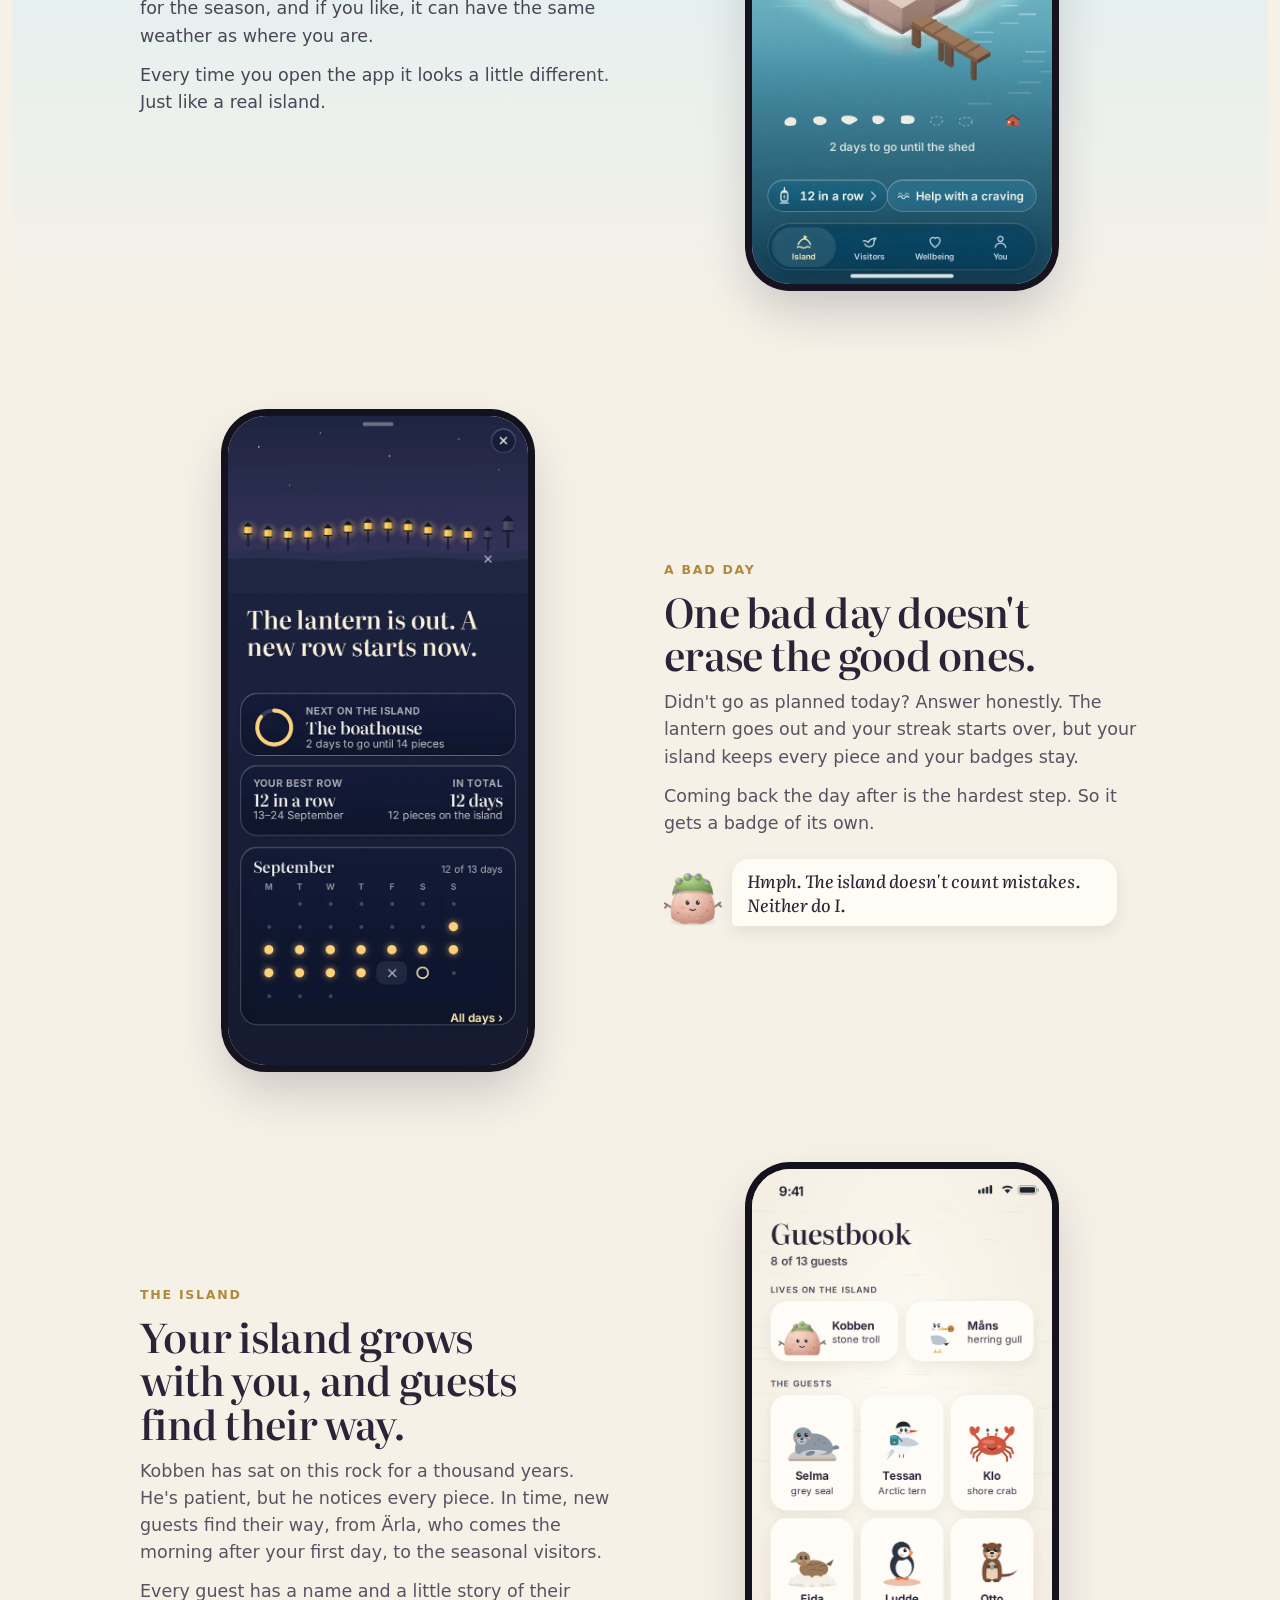
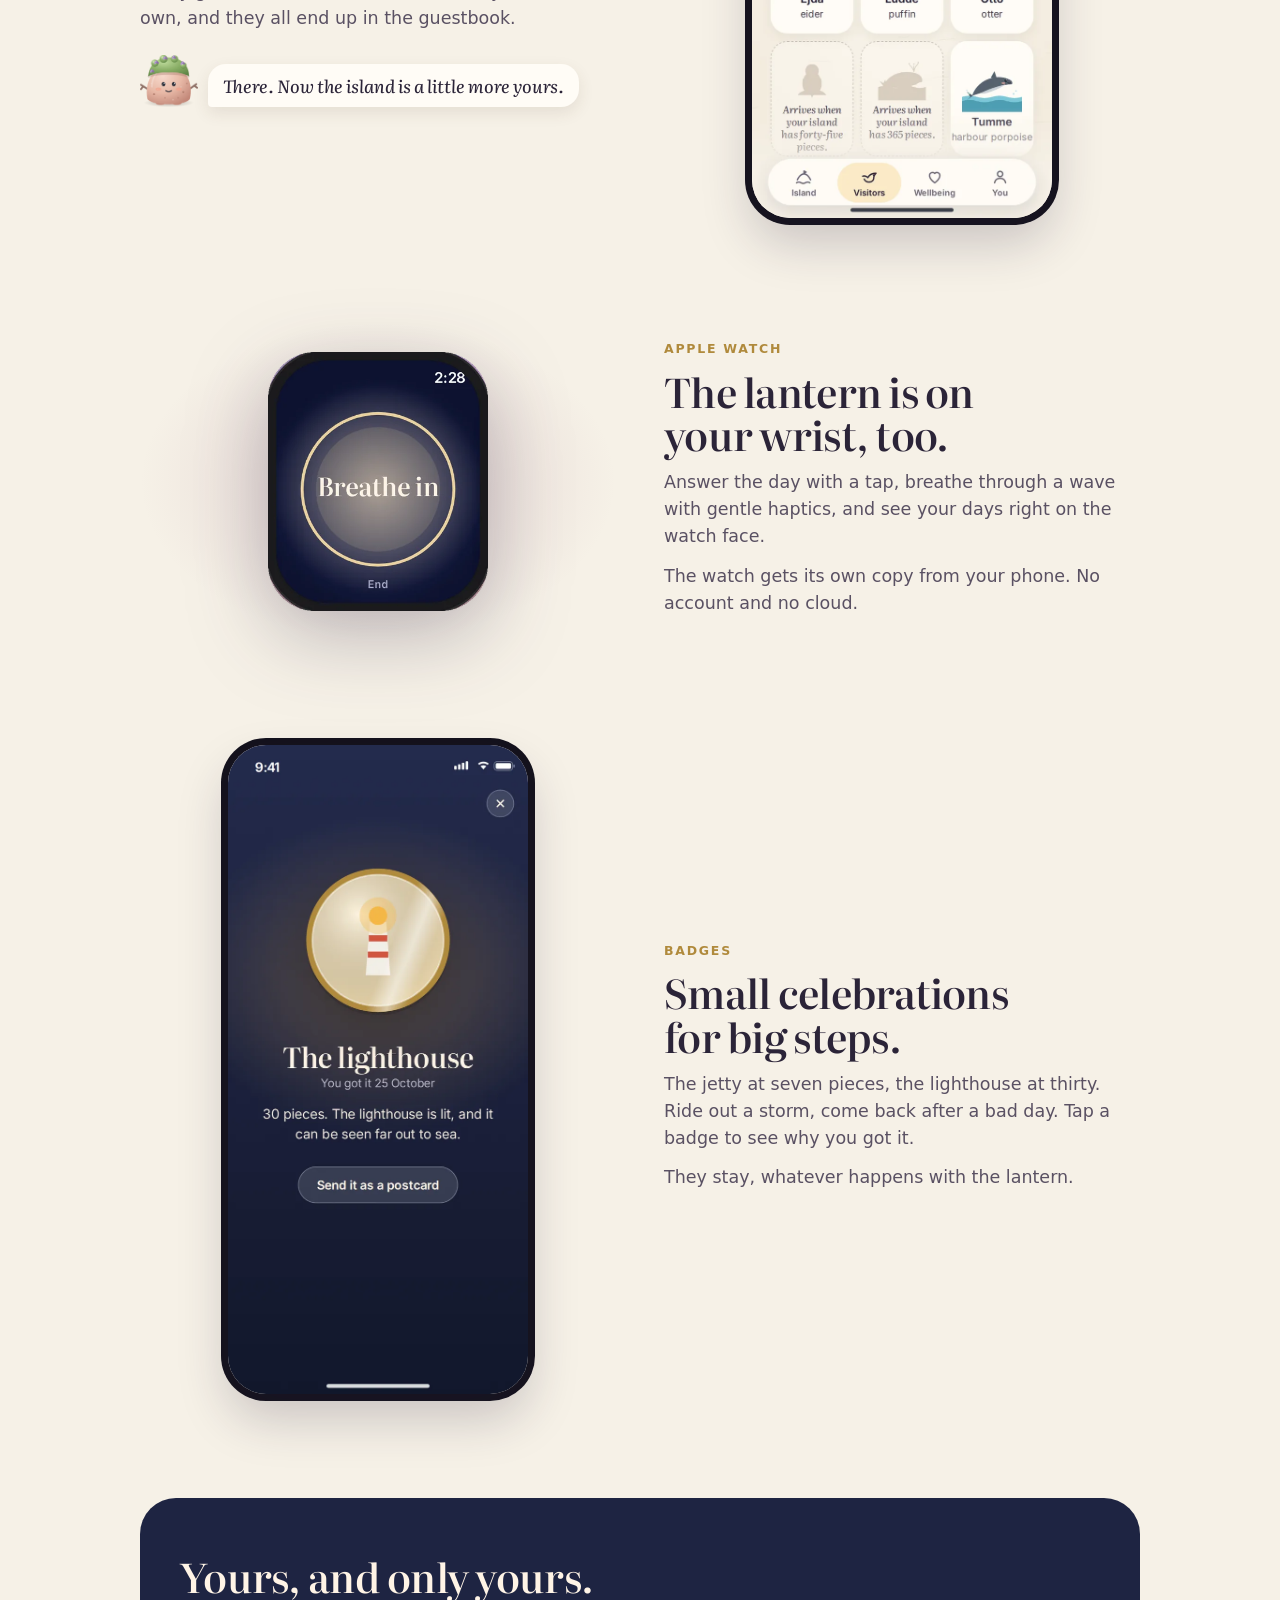
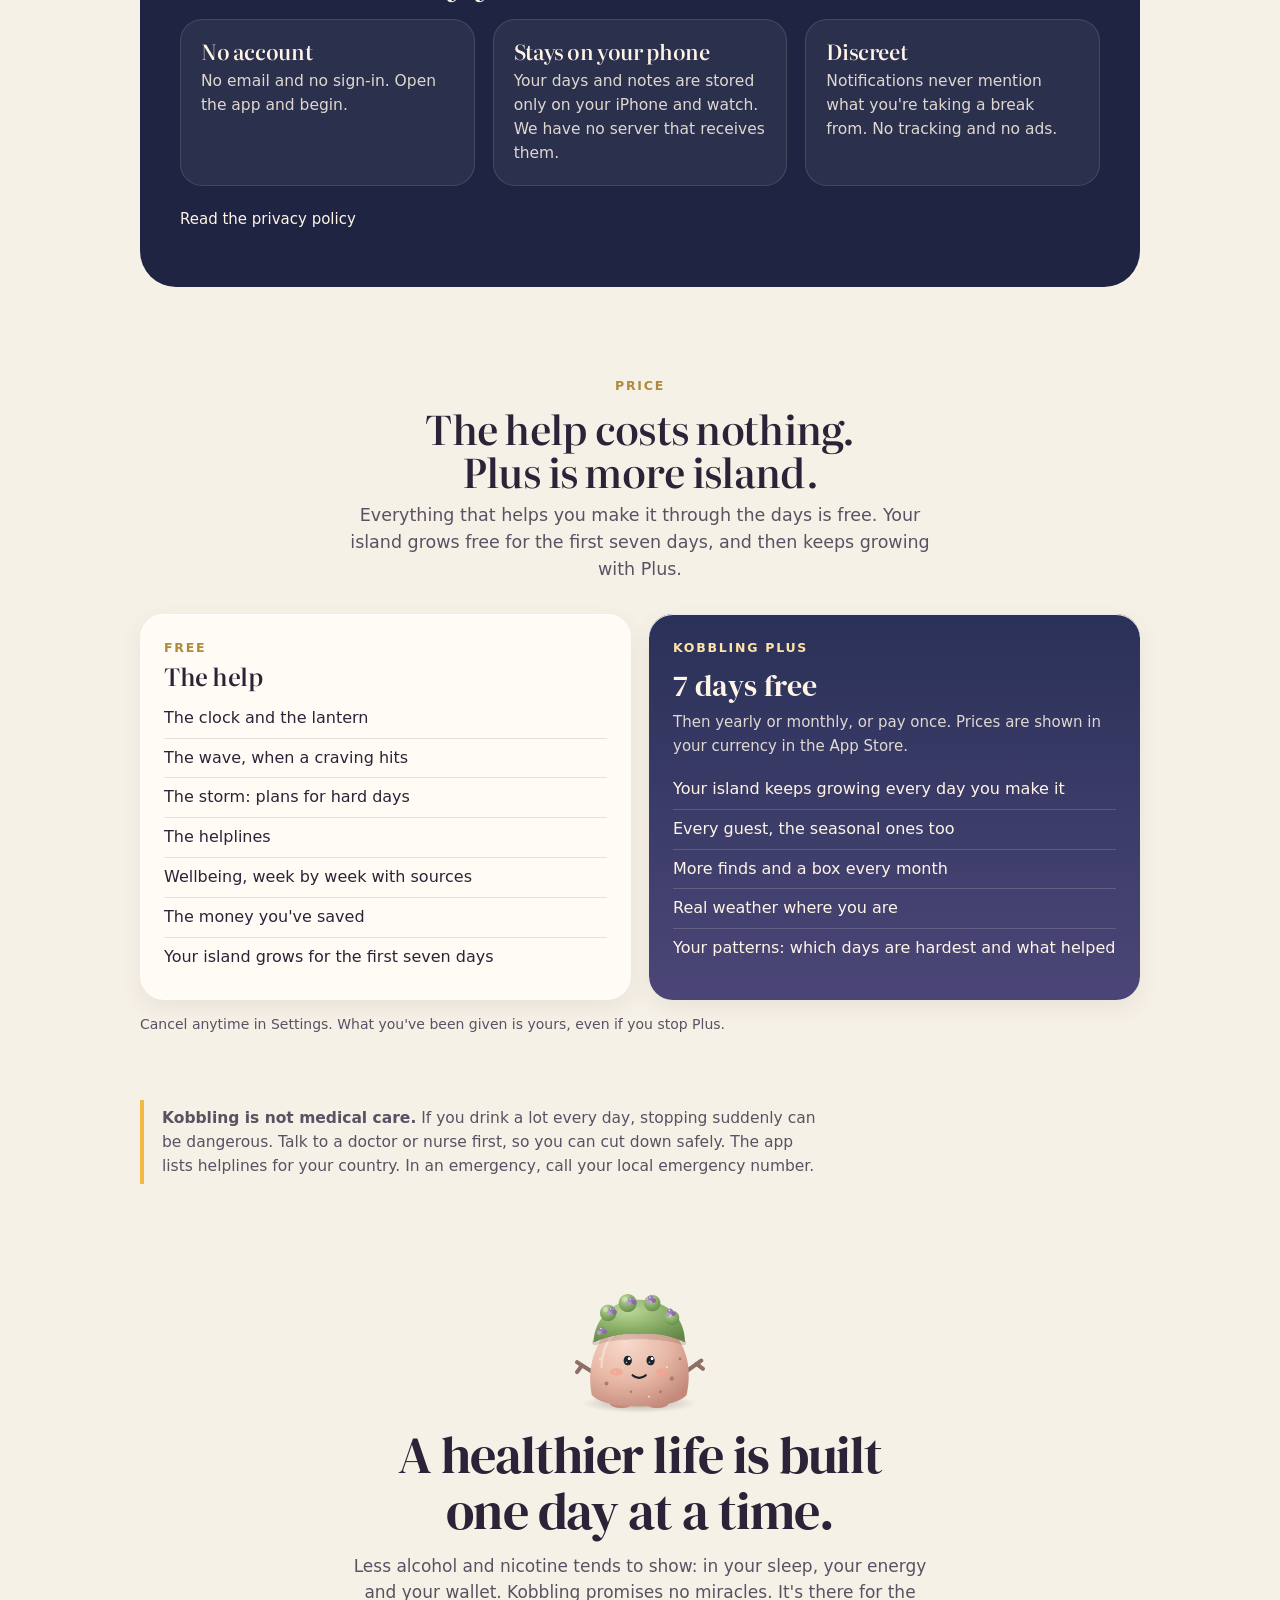
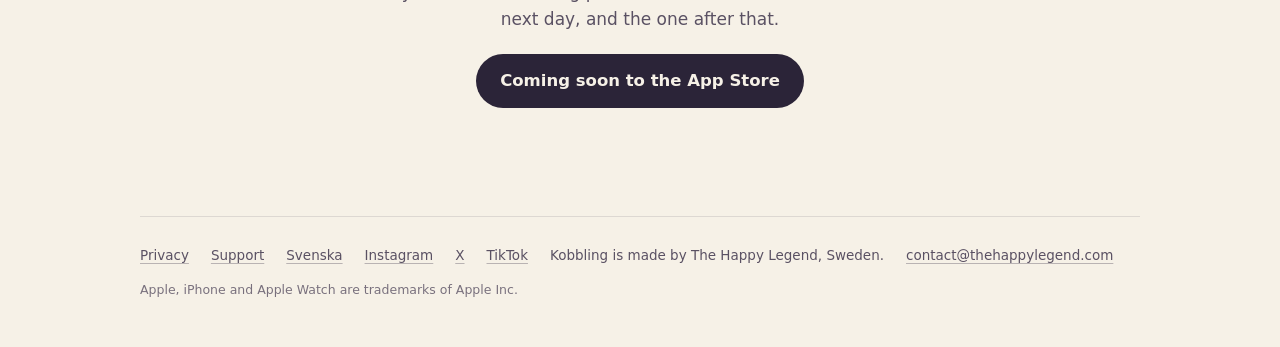
==== commit 122ac233: "Follow links to Instagram, X and TikTok (start page, English)" ====
--- a/index.html
+++ b/index.html
@@ -31,6 +31,7 @@
 <div class="chips"><span>Alcohol</span><span>Snus</span><span>Nicotine pouches</span><span>Vapes</span><span>Cigarettes</span></div>
 <span class="cta">Coming soon to the App Store</span>
 <p class="note">Free to download. Help with cravings costs nothing.</p>
+<p class="follow">Follow along: <a href="https://www.instagram.com/kobblingapp/" rel="me">Instagram</a> · <a href="https://x.com/kobblingapp" rel="me">X</a> · <a href="https://www.tiktok.com/@kobbling.app" rel="me">TikTok</a></p>
 </div>
 <div class="kobben">
 <img class="phone" src="/bilder/hem.en.webp" width="640" height="1385" alt="Kobbling&#x27;s home screen: the island at dusk, the days at the top and the lantern.">
@@ -140,6 +141,6 @@
 <span class="cta dark">Coming soon to the App Store</span>
 </div></section>
 </main>
-<div class="wrap"><footer><a href="/privacy/">Privacy</a><a href="/support/">Support</a><a href="/sv/">Svenska</a><span>Kobbling is made by The Happy Legend, Sweden.</span><a href="mailto:contact@thehappylegend.com">contact@thehappylegend.com</a><span class="small">Apple, iPhone and Apple Watch are trademarks of Apple Inc.</span></footer></div>
+<div class="wrap"><footer><a href="/privacy/">Privacy</a><a href="/support/">Support</a><a href="/sv/">Svenska</a><a href="https://www.instagram.com/kobblingapp/" rel="me">Instagram</a><a href="https://x.com/kobblingapp" rel="me">X</a><a href="https://www.tiktok.com/@kobbling.app" rel="me">TikTok</a><span>Kobbling is made by The Happy Legend, Sweden.</span><a href="mailto:contact@thehappylegend.com">contact@thehappylegend.com</a><span class="small">Apple, iPhone and Apple Watch are trademarks of Apple Inc.</span></footer></div>
 </body>
 </html>
--- a/stil.css
+++ b/stil.css
@@ -25,6 +25,8 @@
 .cta{display:inline-flex;align-items:center;gap:10px;margin:26px 0 8px;height:54px;padding:0 24px;border-radius:27px;background:var(--cream);color:#2B2438;font-weight:650;text-decoration:none;font-size:16.5px}
 .cta small{font-weight:500;opacity:.7}
 .note{font-size:14px;opacity:.85}
+.follow{font-size:14px;opacity:.85;margin-top:6px}
+.follow a{text-decoration-color:rgba(255,244,230,.45)}
 .phone{width:100%;max-width:320px;border-radius:40px;box-shadow:0 30px 60px rgba(15,12,30,.35),0 0 0 8px #14121c;display:block;margin:0 auto}
 .hero .phone{margin-bottom:-60px}
 .kobben{position:relative}
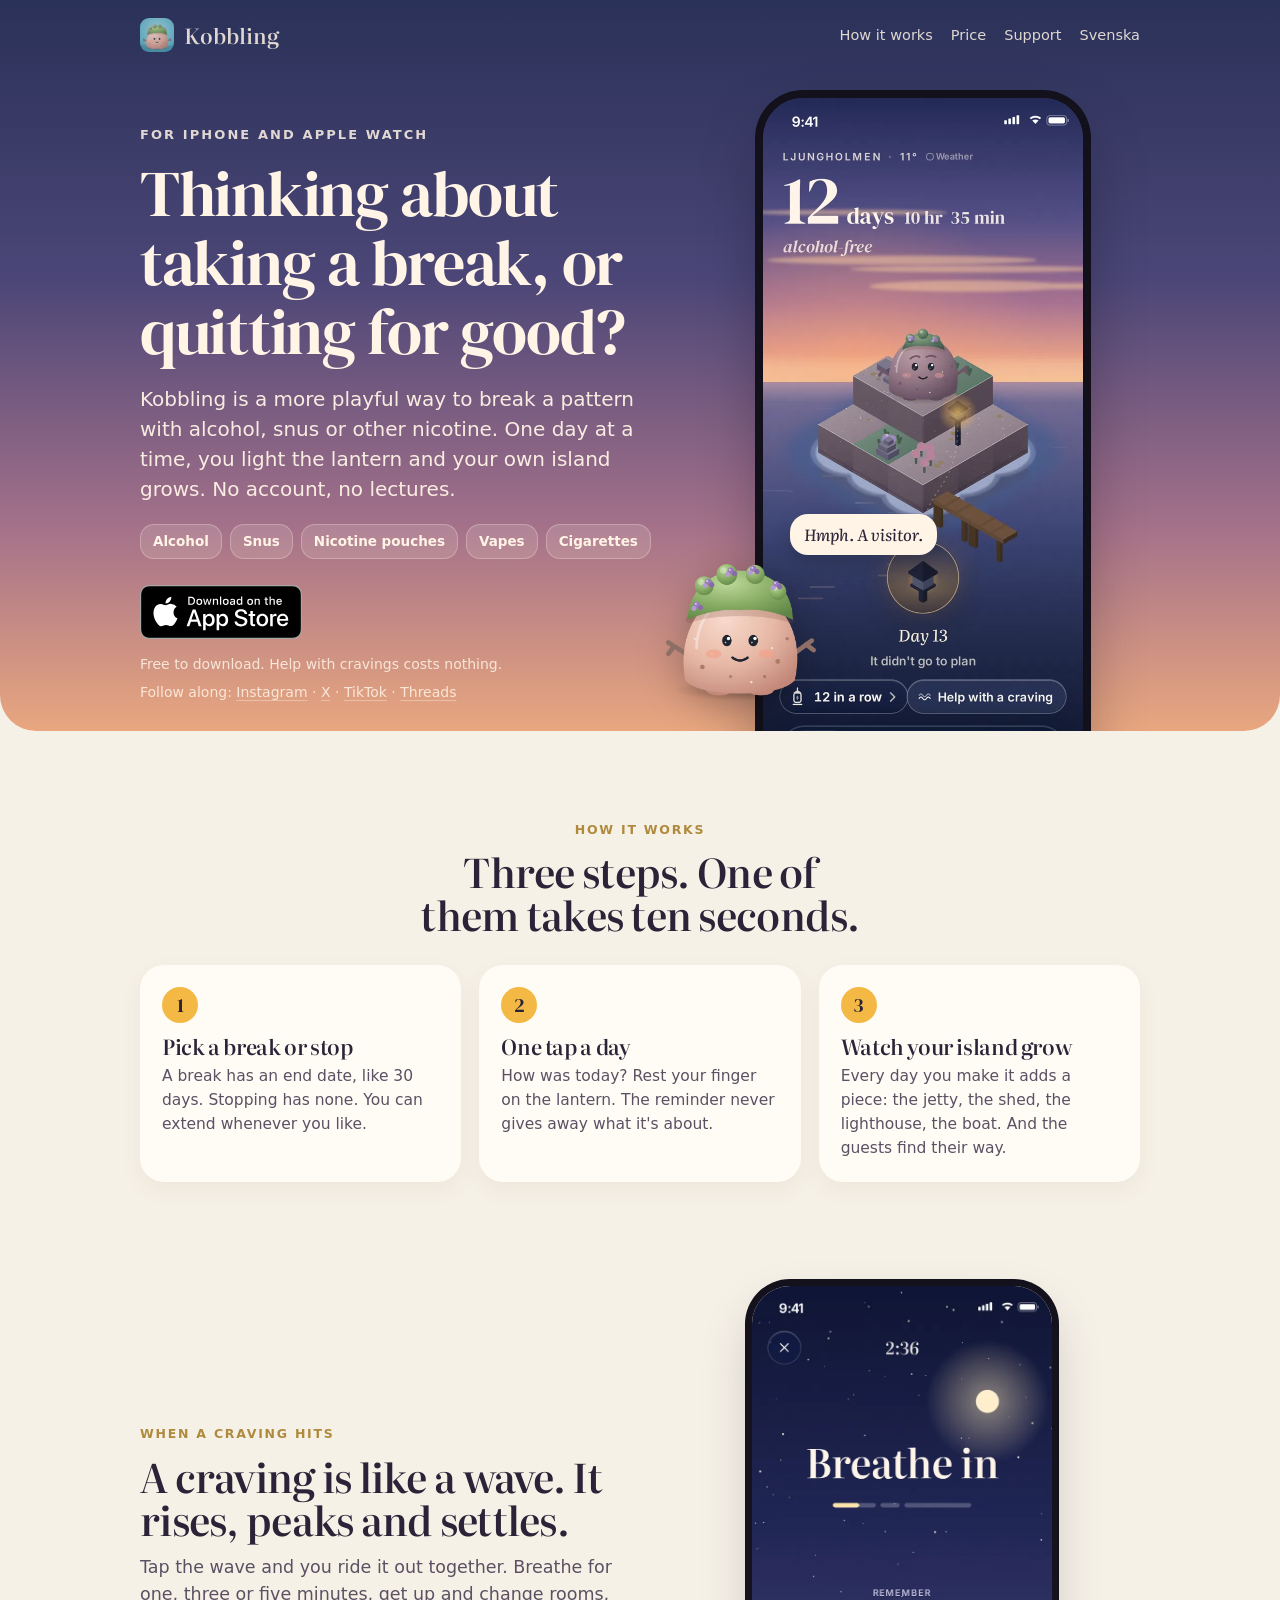
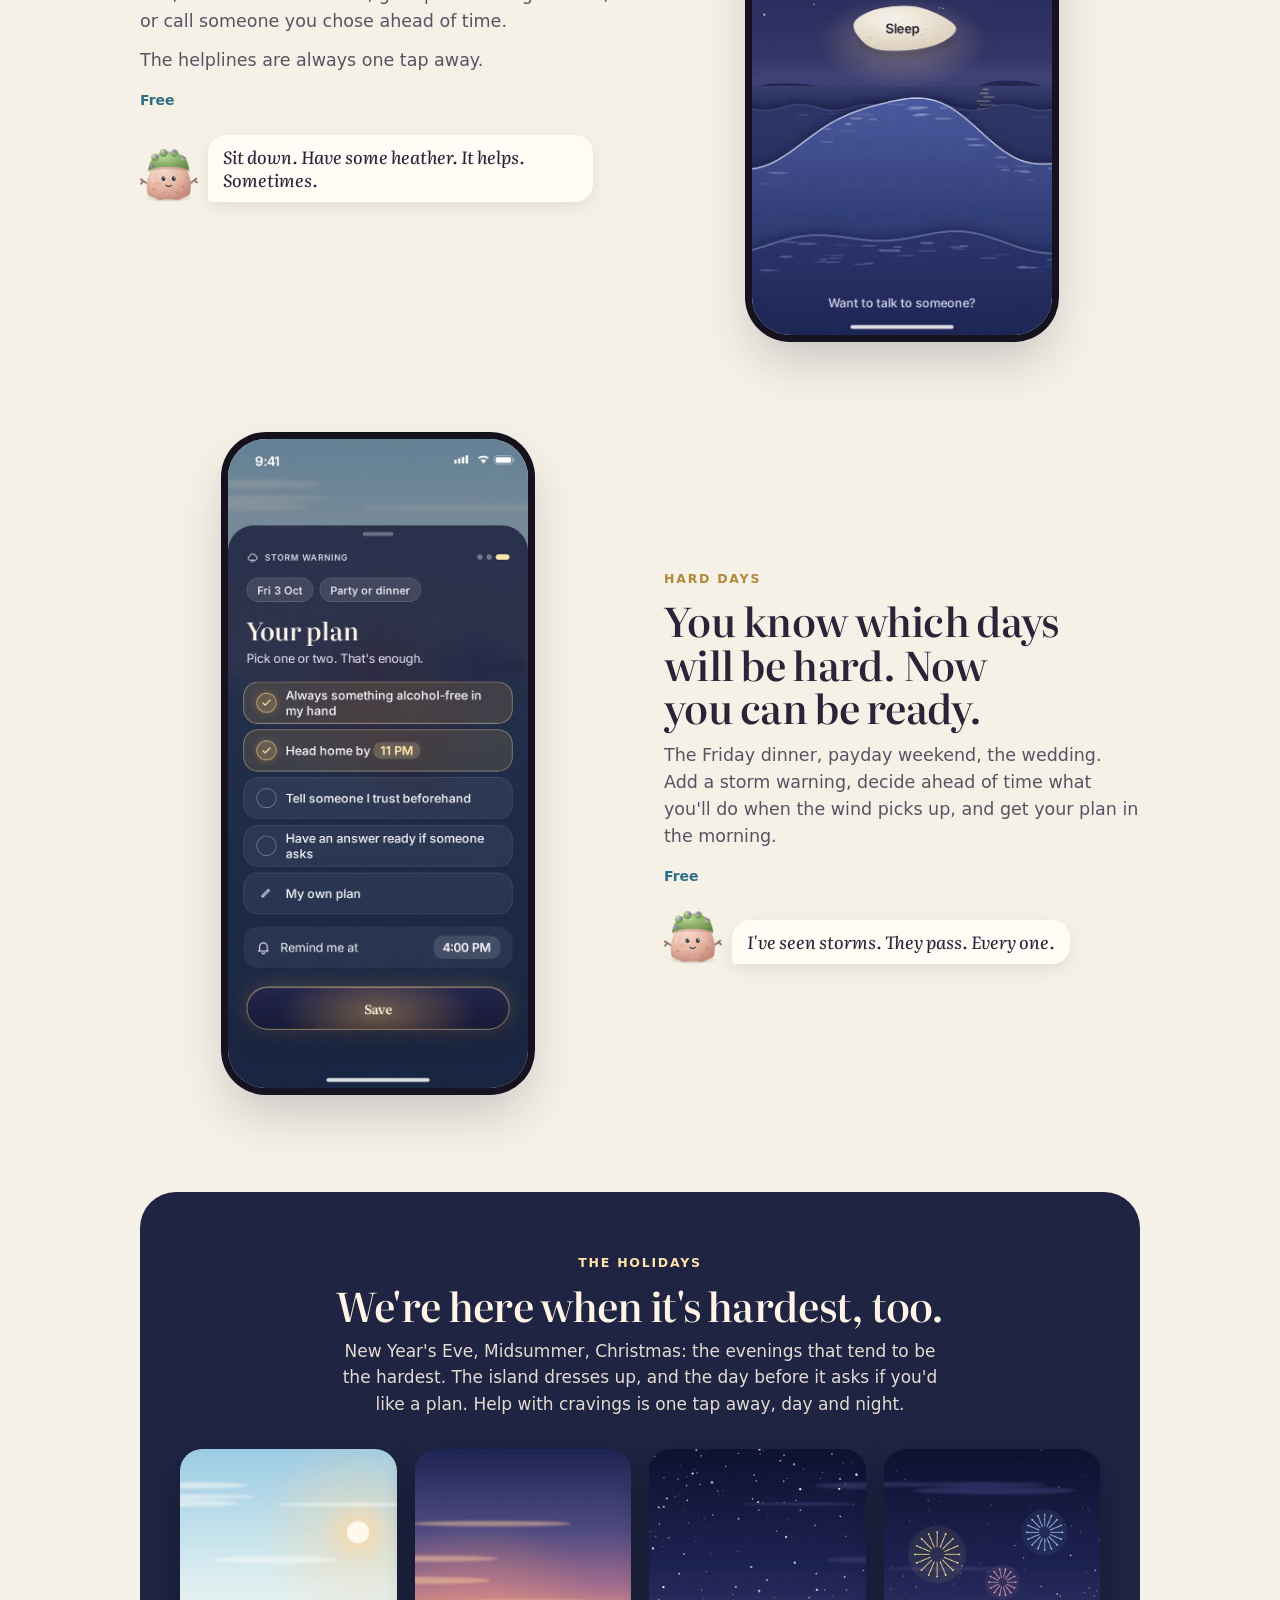
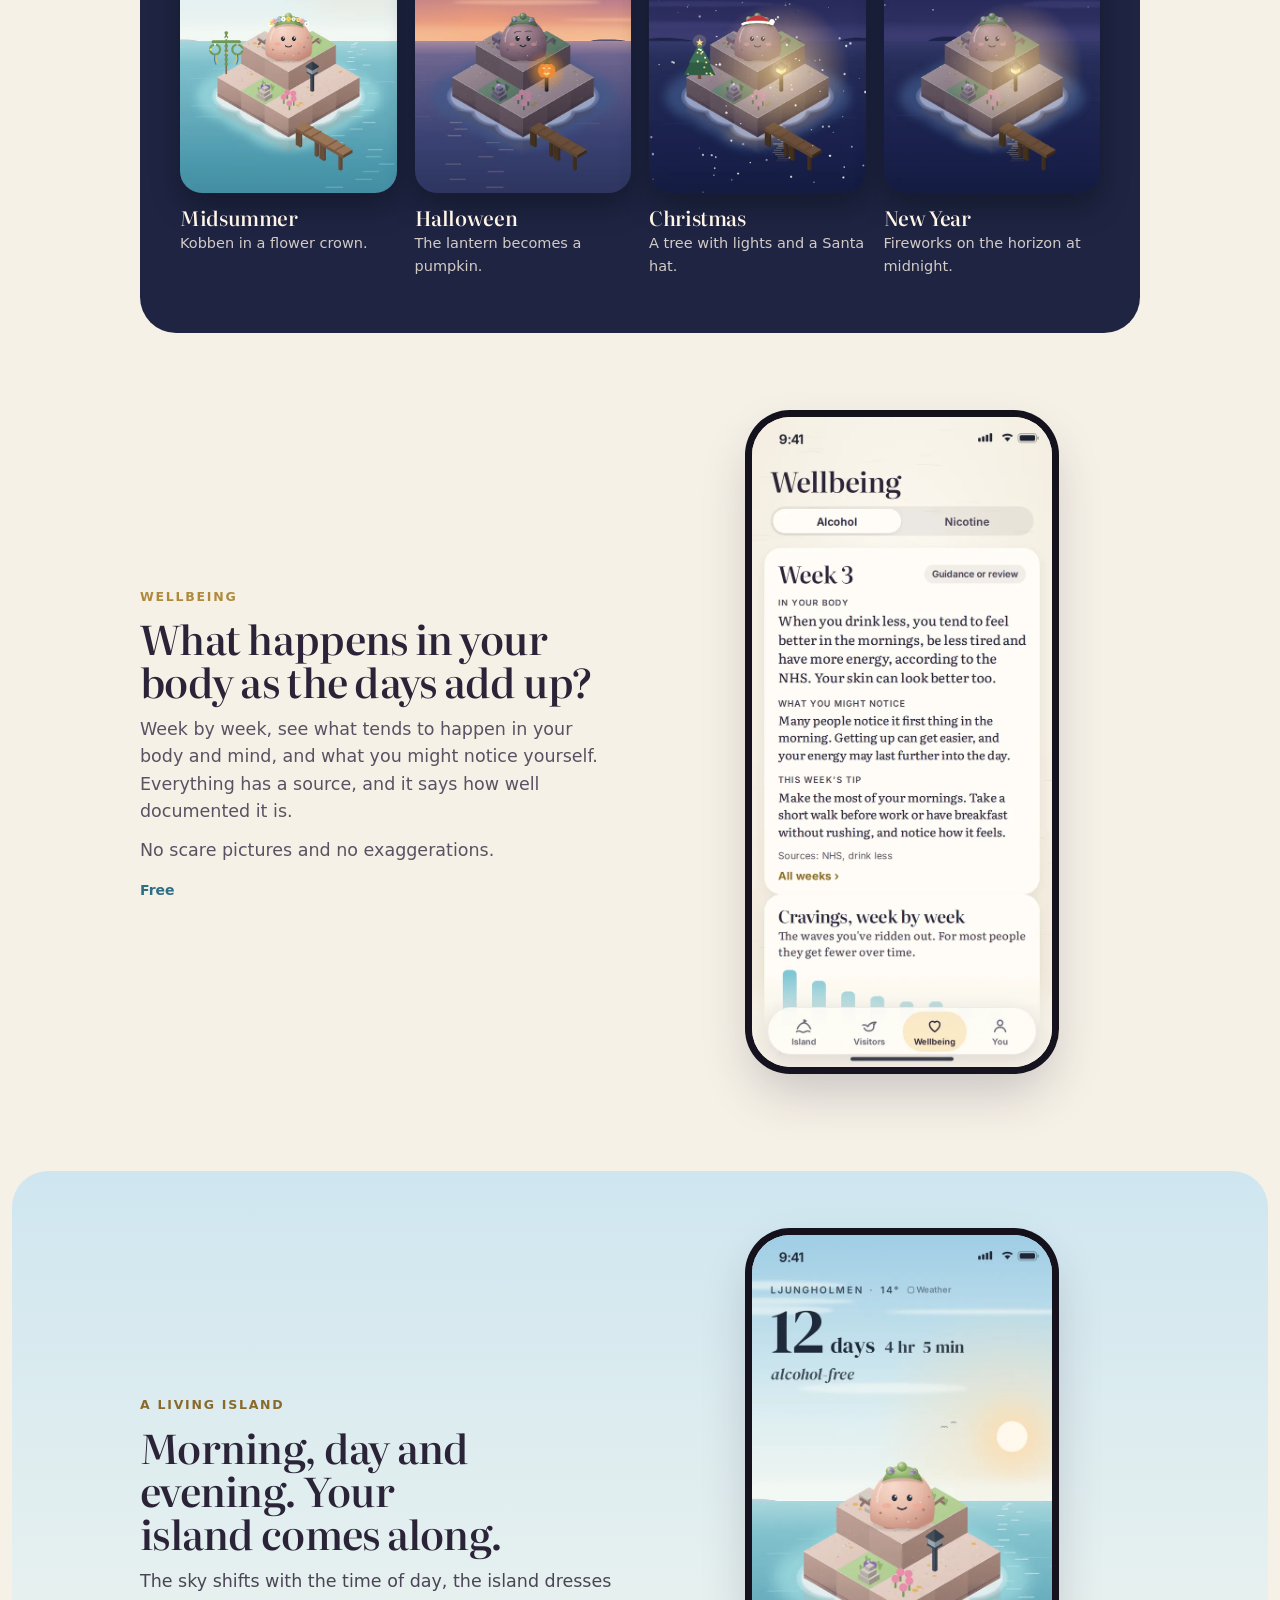
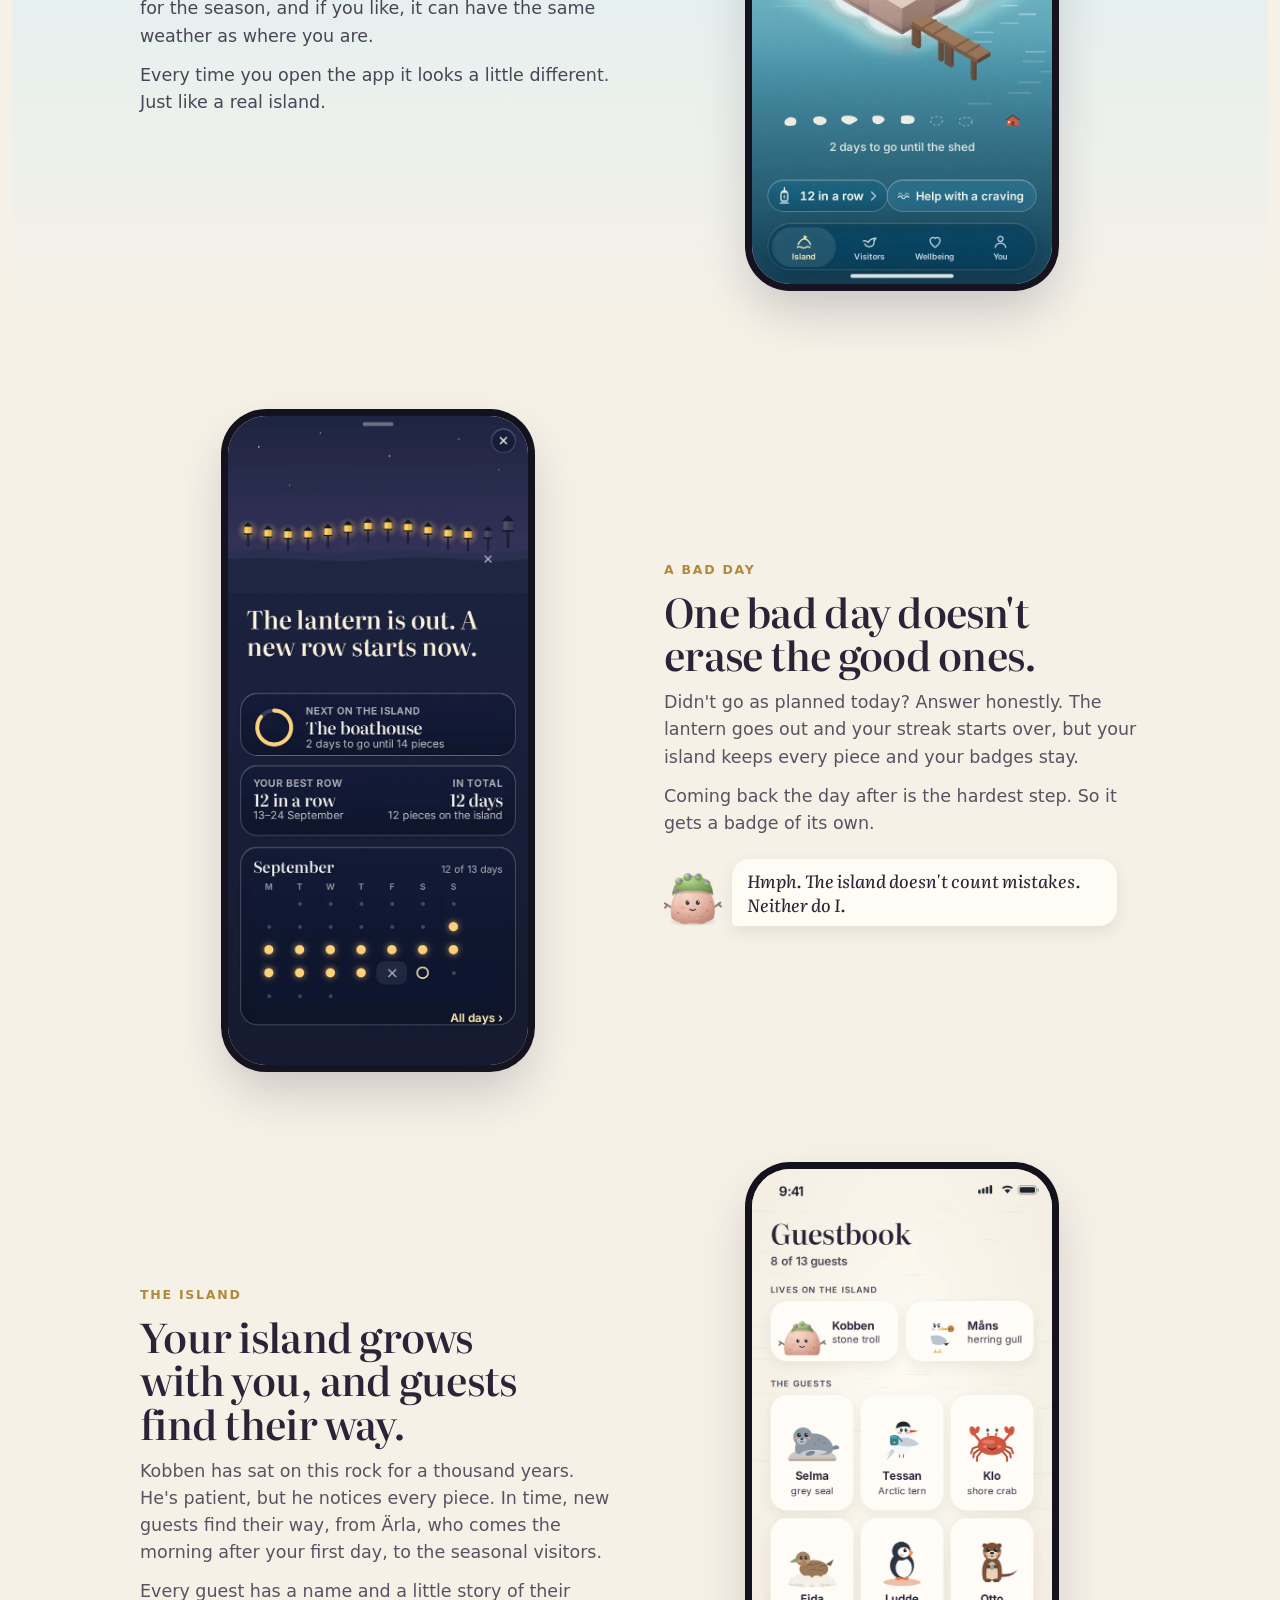
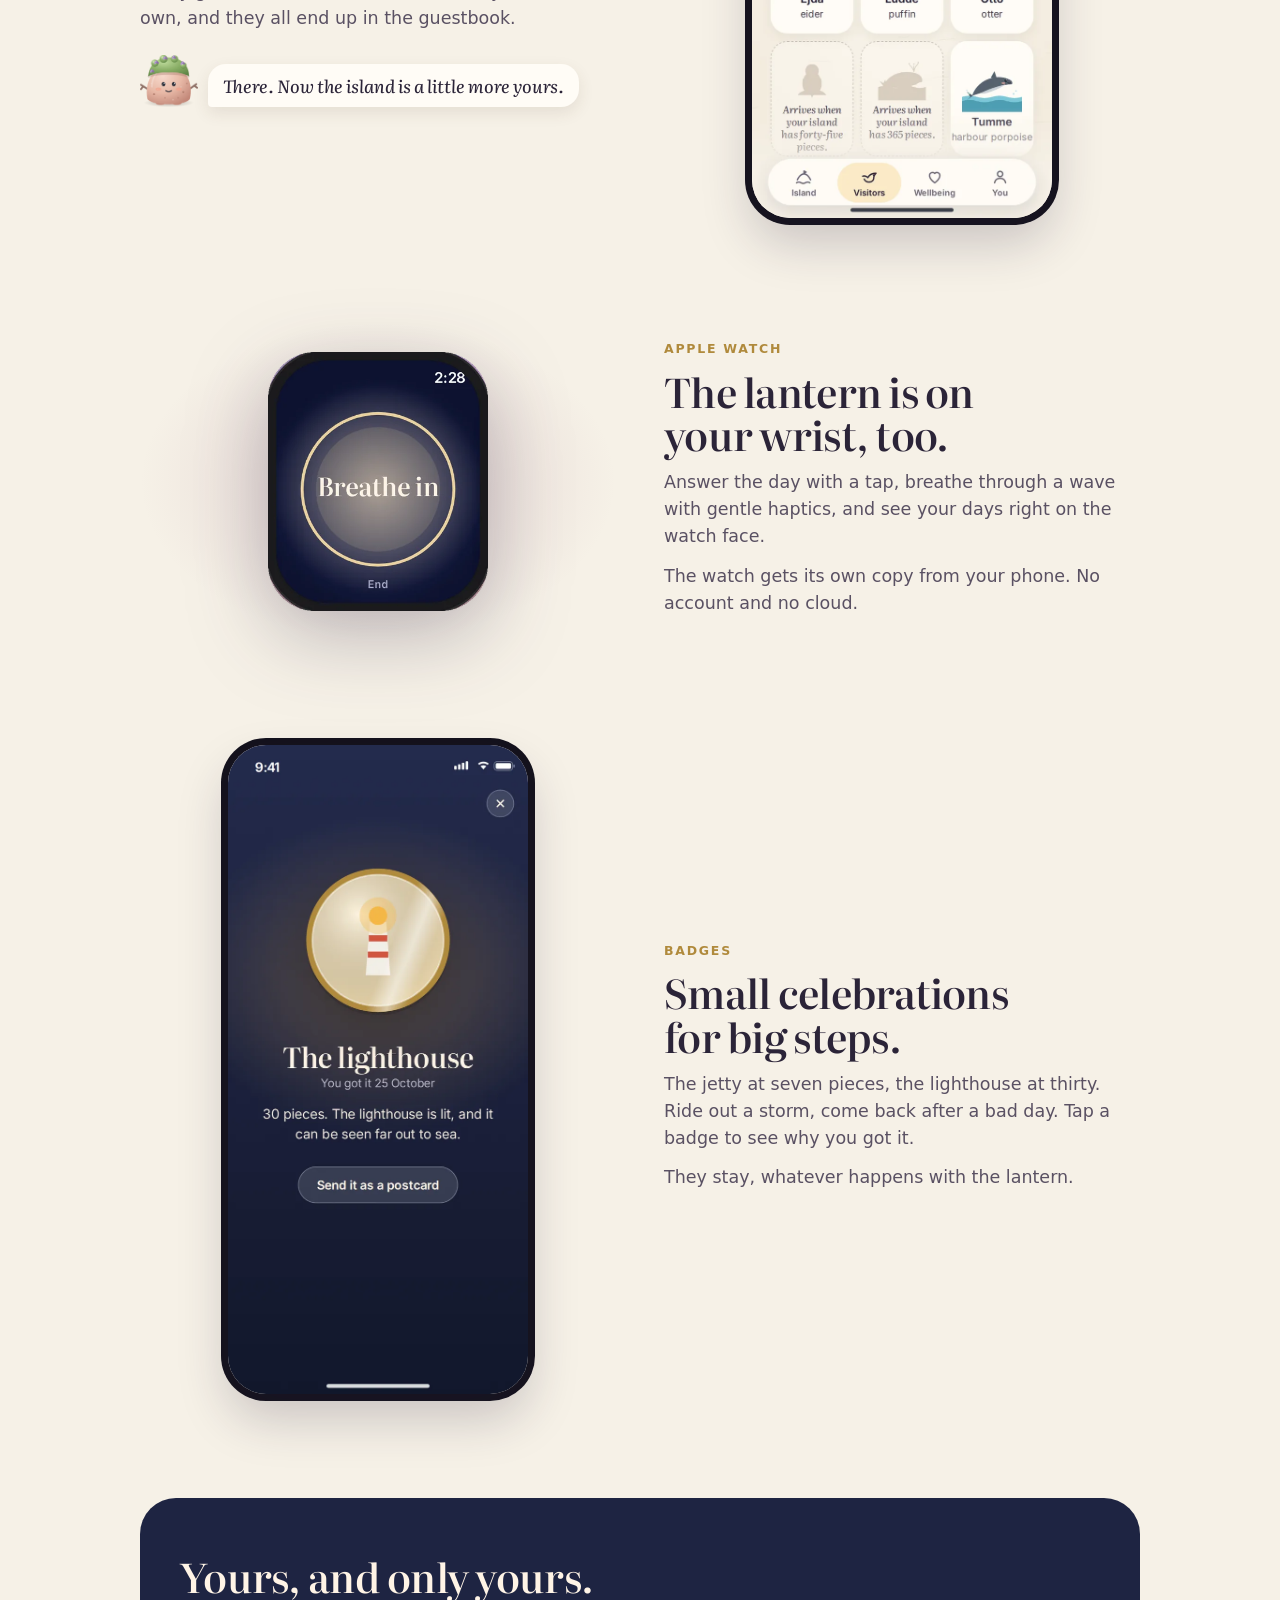
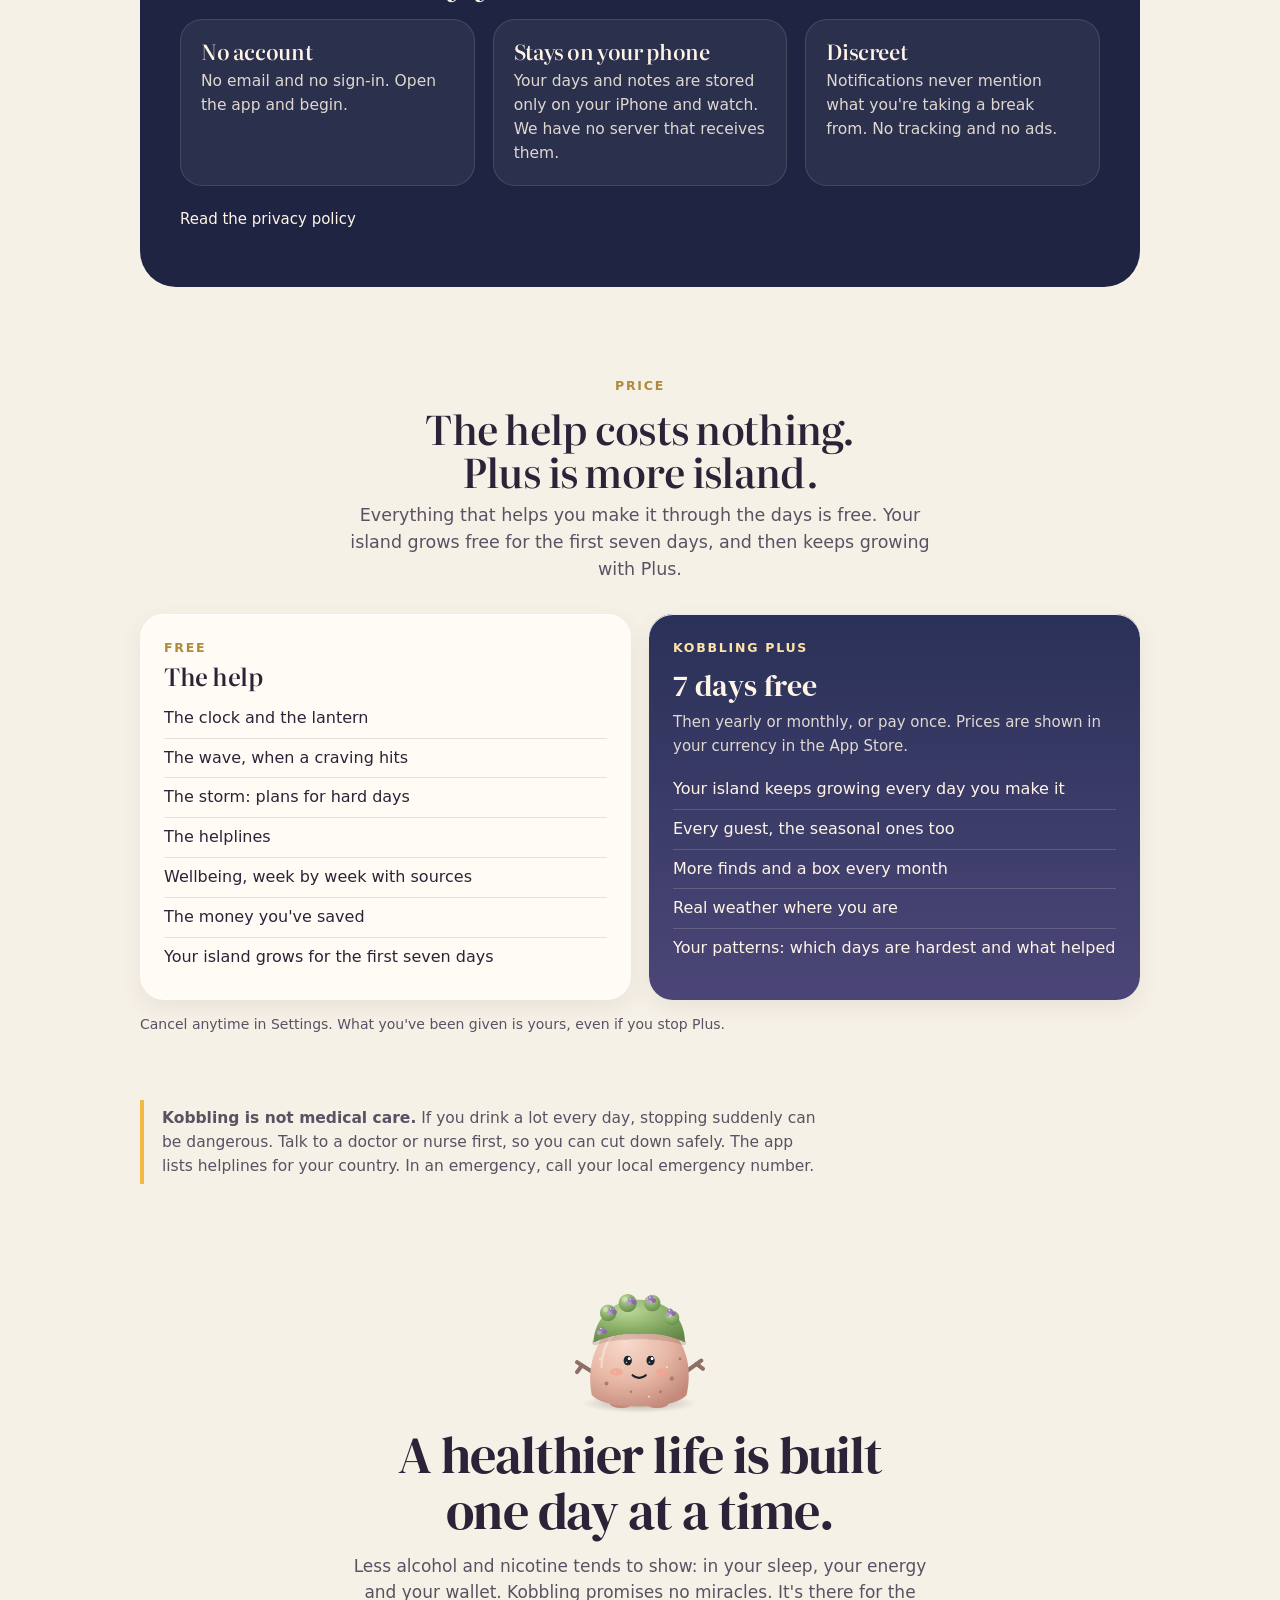
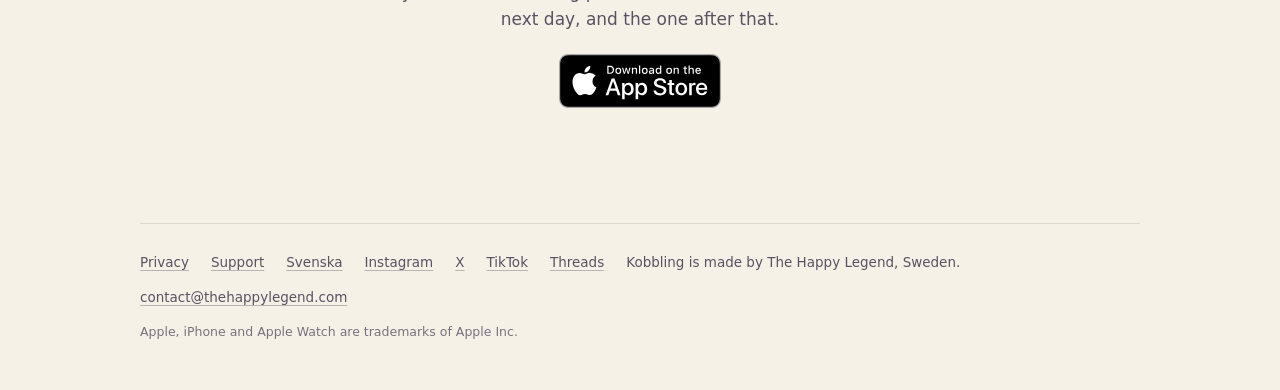
==== commit 0877ed0d: "Kobbling finns i App Store: märket och Threads (startsidan, engelska)" ====
--- a/index.html
+++ b/index.html
@@ -18,6 +18,7 @@
 <link rel="icon" type="image/png" href="/favicon.png">
 <link rel="apple-touch-icon" href="/apple-touch-icon.png">
 <link rel="preload" href="/fonts/dmserif.woff2" as="font" type="font/woff2" crossorigin>
+<meta name="apple-itunes-app" content="app-id=6815771116">
 <link rel="stylesheet" href="/stil.css">
 </head>
 <body>
@@ -29,9 +30,9 @@
 <h1>Thinking about taking a break, or quitting for good?</h1>
 <p class="lead">Kobbling is a more playful way to break a pattern with alcohol, snus or other nicotine. One day at a time, you light the lantern and your own island grows. No account, no lectures.</p>
 <div class="chips"><span>Alcohol</span><span>Snus</span><span>Nicotine pouches</span><span>Vapes</span><span>Cigarettes</span></div>
-<span class="cta">Coming soon to the App Store</span>
+<a class="store" href="https://apps.apple.com/app/apple-store/id6815771116?pt=129260899&amp;ct=web-en&amp;mt=8"><img src="/bilder/app-store-en.svg" width="162" height="54" alt="Download on the App Store"></a>
 <p class="note">Free to download. Help with cravings costs nothing.</p>
-<p class="follow">Follow along: <a href="https://www.instagram.com/kobblingapp/" rel="me">Instagram</a> · <a href="https://x.com/kobblingapp" rel="me">X</a> · <a href="https://www.tiktok.com/@kobbling.app" rel="me">TikTok</a></p>
+<p class="follow">Follow along: <a href="https://www.instagram.com/kobblingapp/" rel="me">Instagram</a> · <a href="https://x.com/kobblingapp" rel="me">X</a> · <a href="https://www.tiktok.com/@kobbling.app" rel="me">TikTok</a> · <a href="https://www.threads.com/@kobblingapp" rel="me">Threads</a></p>
 </div>
 <div class="kobben">
 <img class="phone" src="/bilder/hem.en.webp" width="640" height="1385" alt="Kobbling&#x27;s home screen: the island at dusk, the days at the top and the lantern.">
@@ -138,9 +139,9 @@
 <img src="/bilder/kobben.webp" width="130" height="118" alt="" style="width:130px;height:auto;margin:0 auto 14px;display:block">
 <h2>A healthier life is built one day at a time.</h2>
 <p>Less alcohol and nicotine tends to show: in your sleep, your energy and your wallet. Kobbling promises no miracles. It&#x27;s there for the next day, and the one after that.</p>
-<span class="cta dark">Coming soon to the App Store</span>
+<a class="store dark" href="https://apps.apple.com/app/apple-store/id6815771116?pt=129260899&amp;ct=web-en&amp;mt=8"><img src="/bilder/app-store-en.svg" width="162" height="54" alt="Download on the App Store"></a>
 </div></section>
 </main>
-<div class="wrap"><footer><a href="/privacy/">Privacy</a><a href="/support/">Support</a><a href="/sv/">Svenska</a><a href="https://www.instagram.com/kobblingapp/" rel="me">Instagram</a><a href="https://x.com/kobblingapp" rel="me">X</a><a href="https://www.tiktok.com/@kobbling.app" rel="me">TikTok</a><span>Kobbling is made by The Happy Legend, Sweden.</span><a href="mailto:contact@thehappylegend.com">contact@thehappylegend.com</a><span class="small">Apple, iPhone and Apple Watch are trademarks of Apple Inc.</span></footer></div>
+<div class="wrap"><footer><a href="/privacy/">Privacy</a><a href="/support/">Support</a><a href="/sv/">Svenska</a><a href="https://www.instagram.com/kobblingapp/" rel="me">Instagram</a><a href="https://x.com/kobblingapp" rel="me">X</a><a href="https://www.tiktok.com/@kobbling.app" rel="me">TikTok</a><a href="https://www.threads.com/@kobblingapp" rel="me">Threads</a><span>Kobbling is made by The Happy Legend, Sweden.</span><a href="mailto:contact@thehappylegend.com">contact@thehappylegend.com</a><span class="small">Apple, iPhone and Apple Watch are trademarks of Apple Inc.</span></footer></div>
 </body>
 </html>
--- a/stil.css
+++ b/stil.css
@@ -24,6 +24,9 @@
 .hero .lead{font-size:clamp(17px,2.1vw,20px);line-height:1.5;opacity:.95;max-width:30em}
 .cta{display:inline-flex;align-items:center;gap:10px;margin:26px 0 8px;height:54px;padding:0 24px;border-radius:27px;background:var(--cream);color:#2B2438;font-weight:650;text-decoration:none;font-size:16.5px}
 .cta small{font-weight:500;opacity:.7}
+.store{display:inline-block;margin:26px 0 8px;line-height:0;border-radius:10px}
+.store img{height:54px;width:auto;display:block}
+.store.dark{margin-top:22px}
 .note{font-size:14px;opacity:.85}
 .follow{font-size:14px;opacity:.85;margin-top:6px}
 .follow a{text-decoration-color:rgba(255,244,230,.45)}
